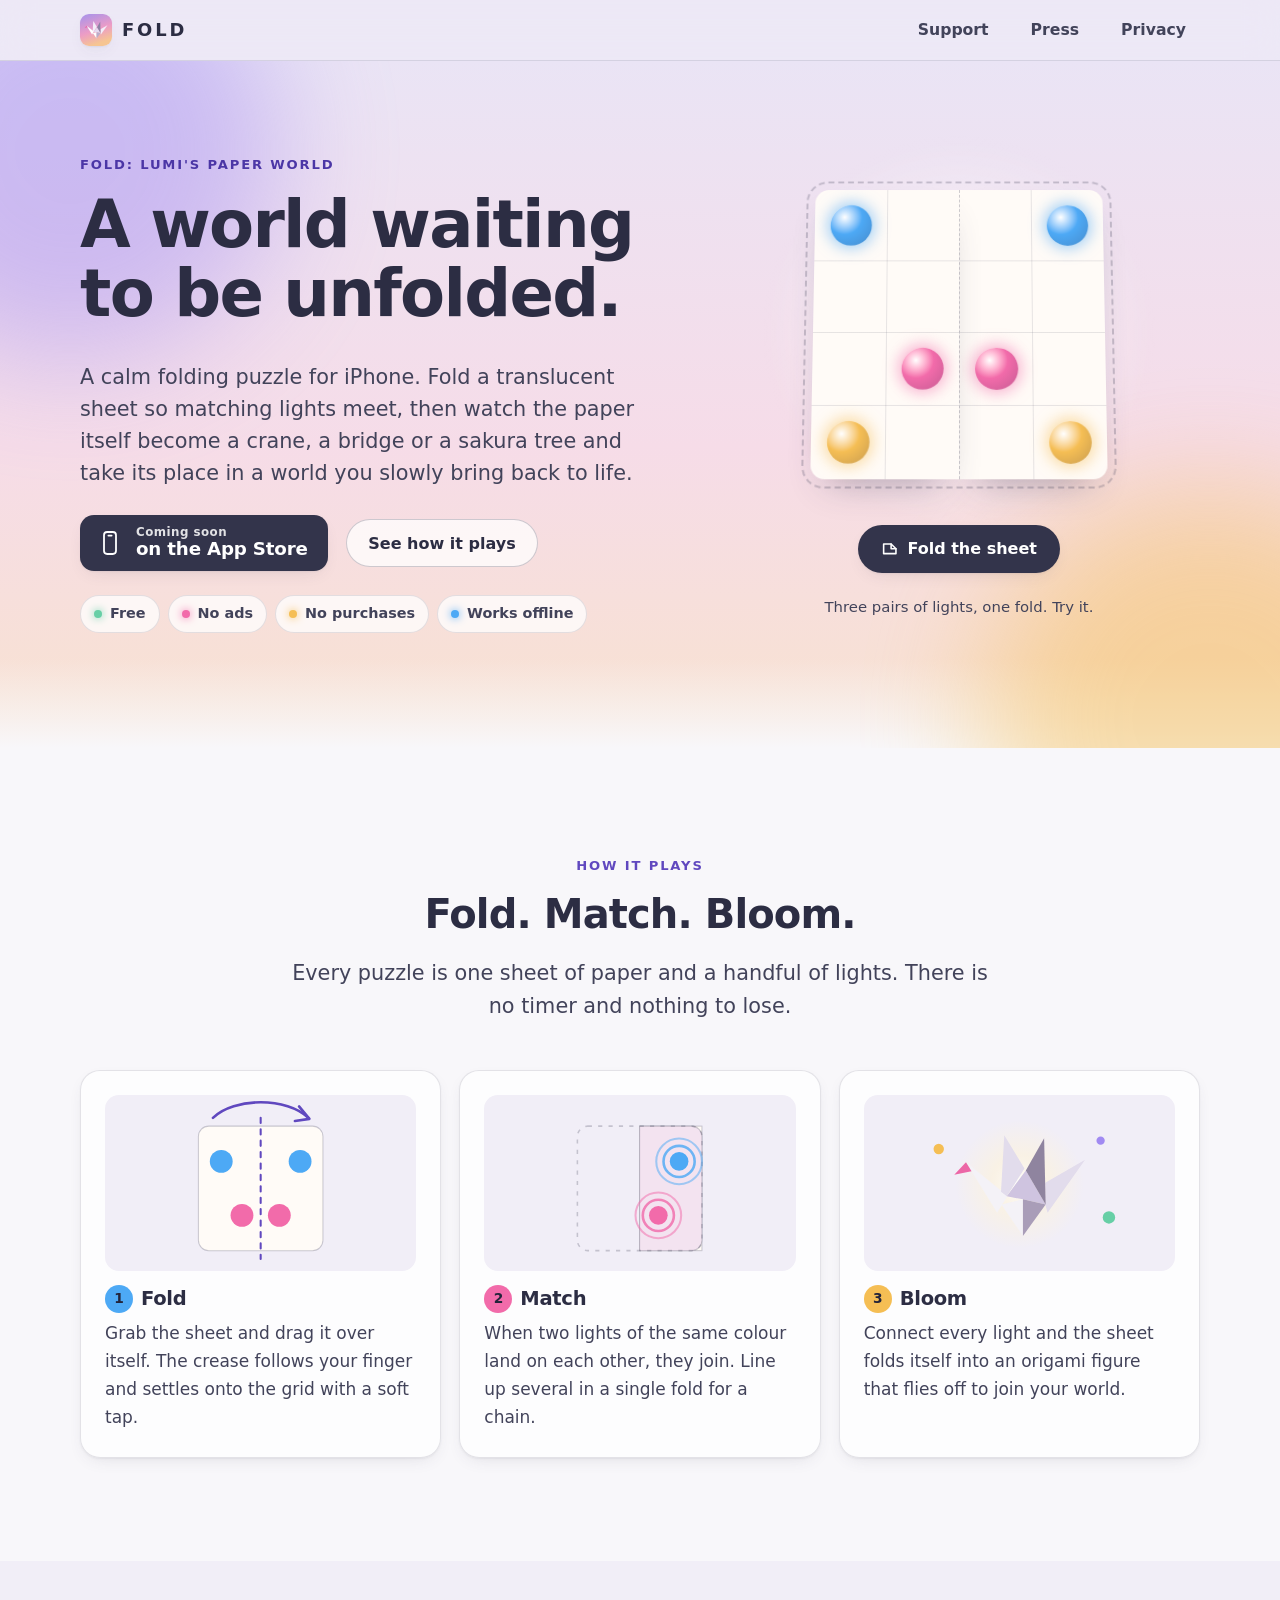
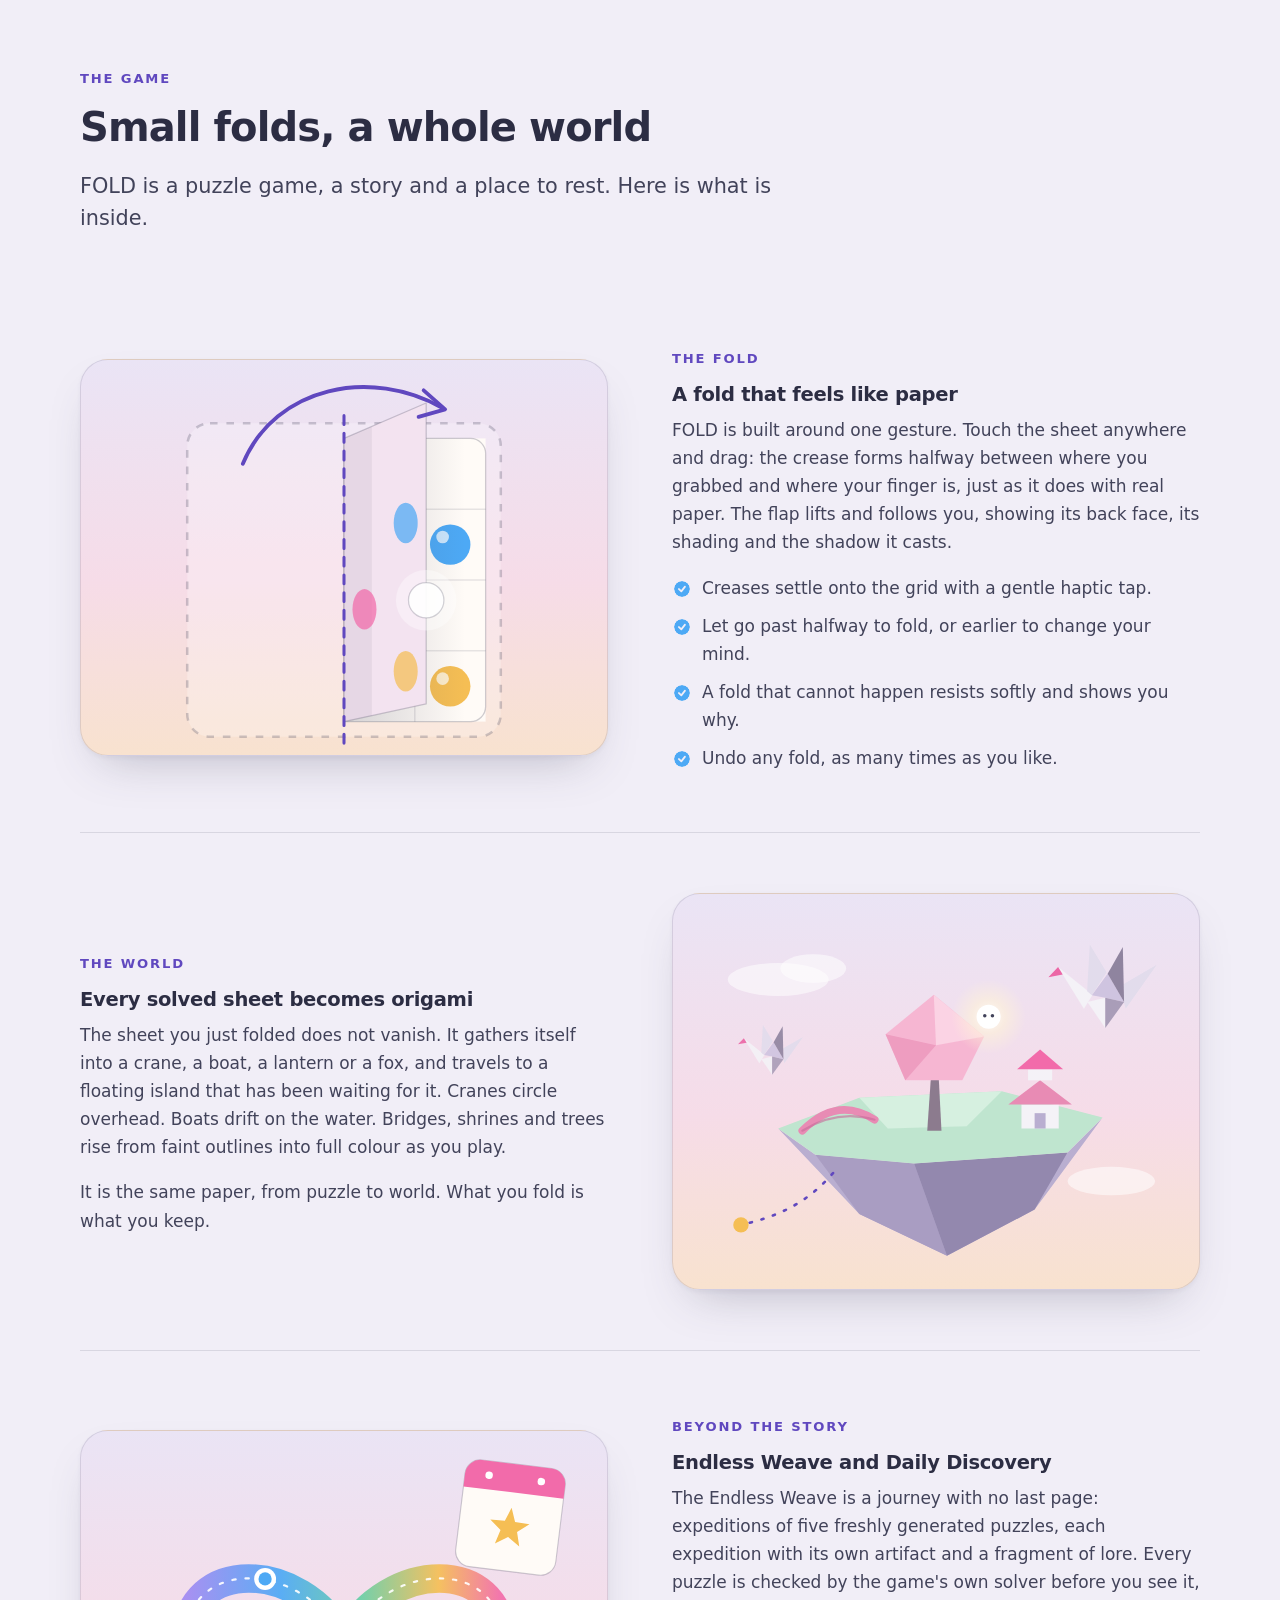
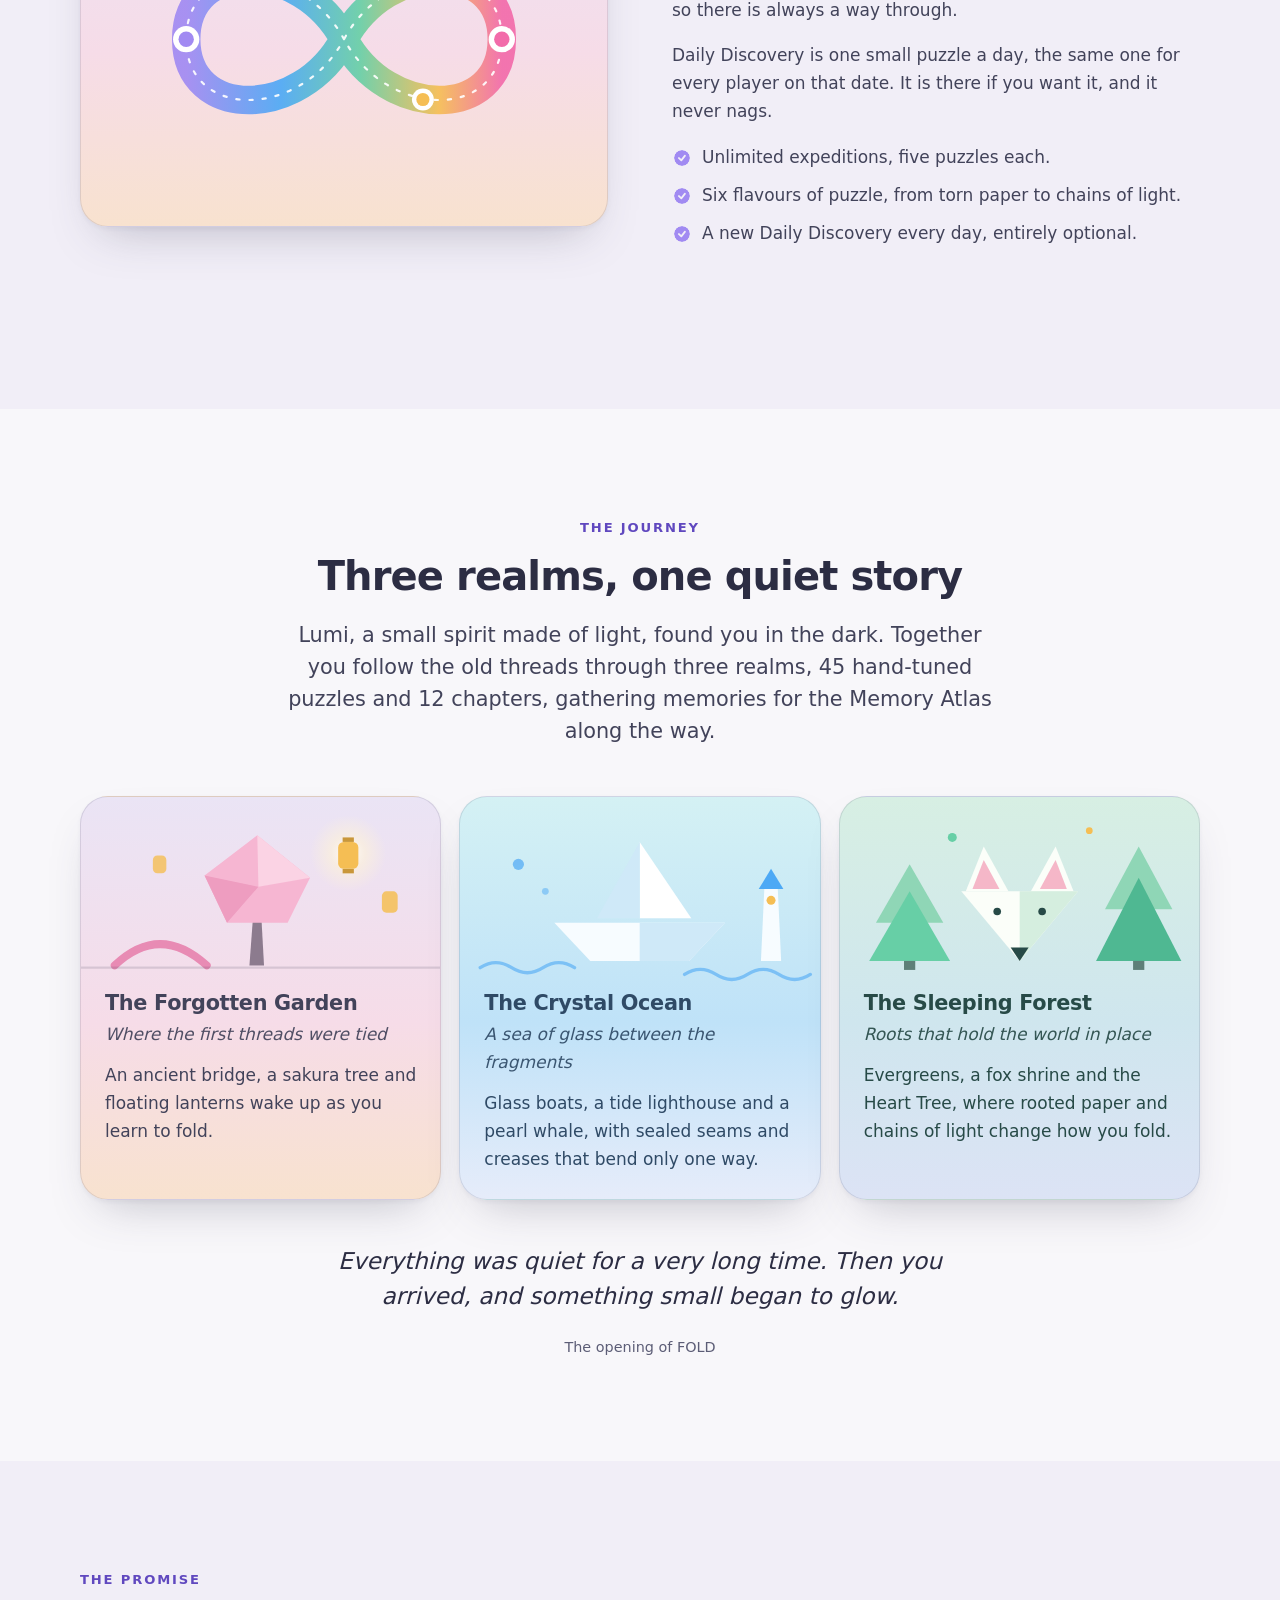
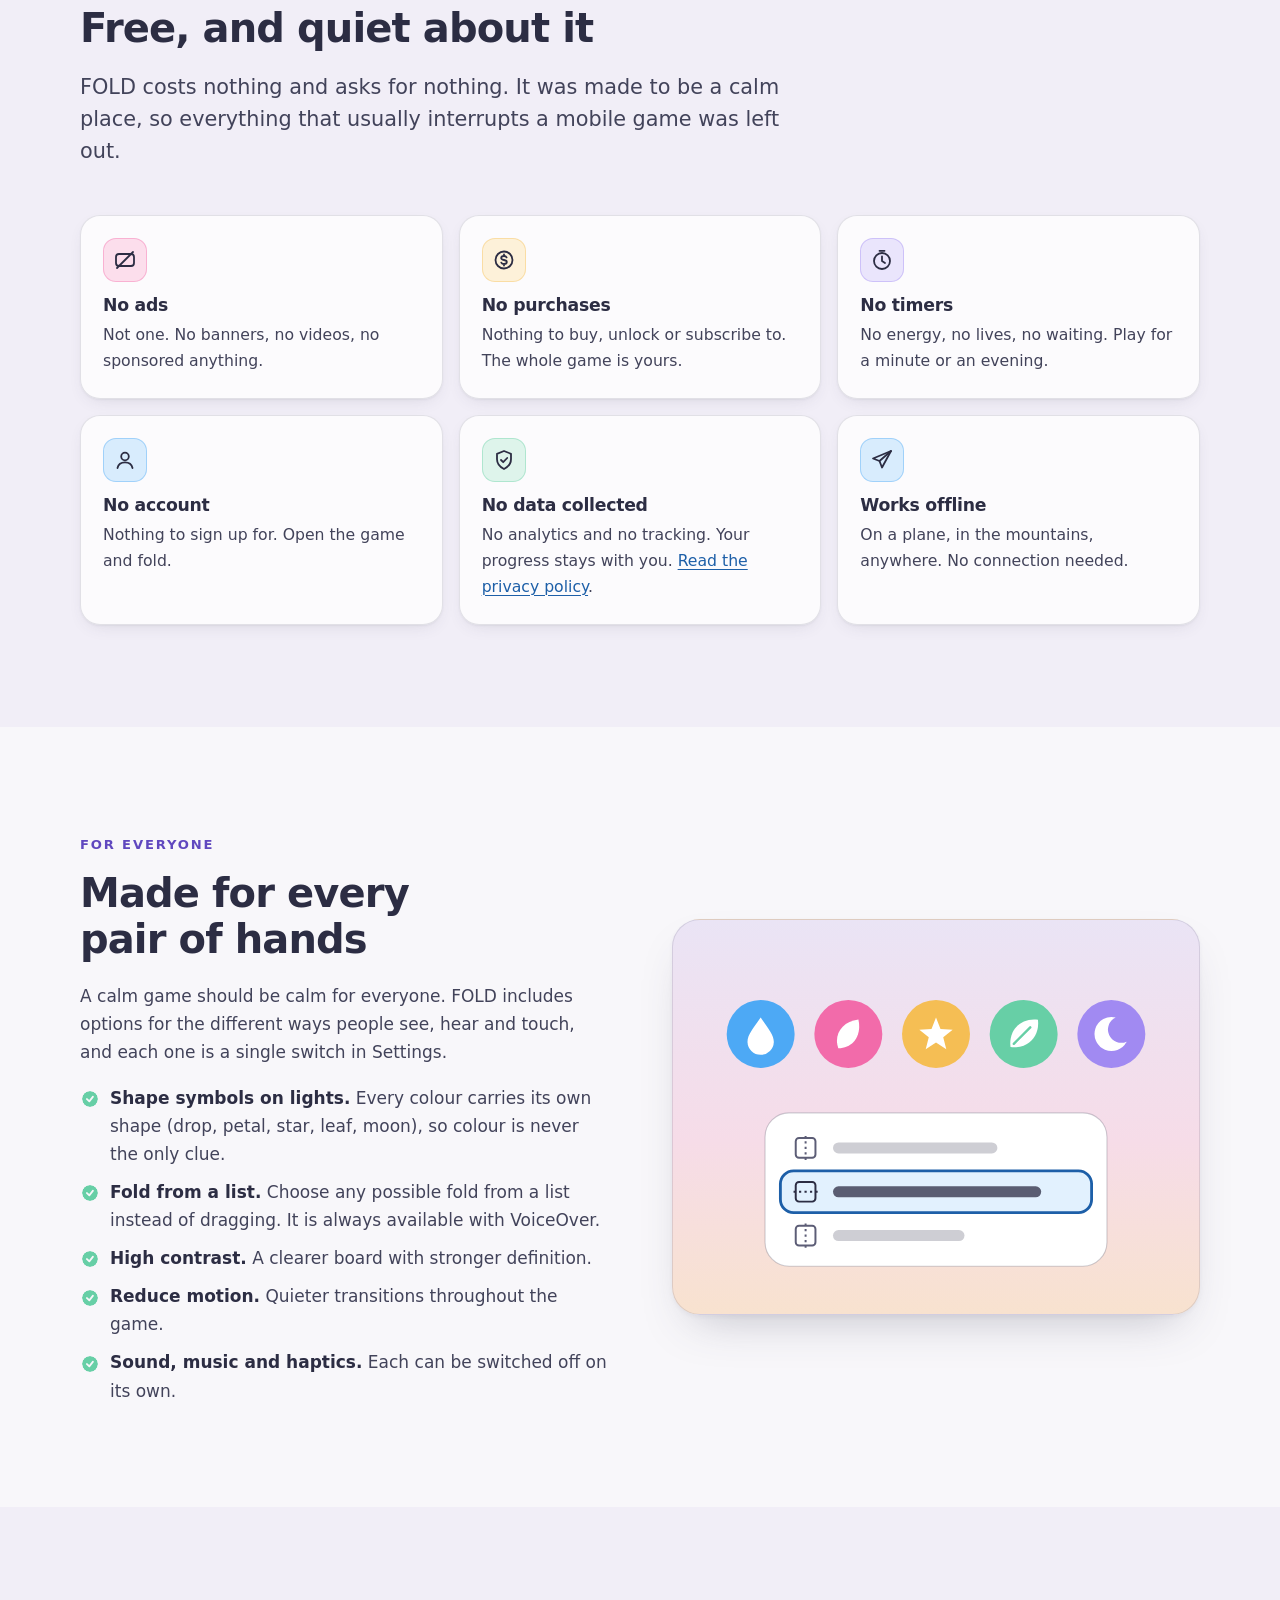
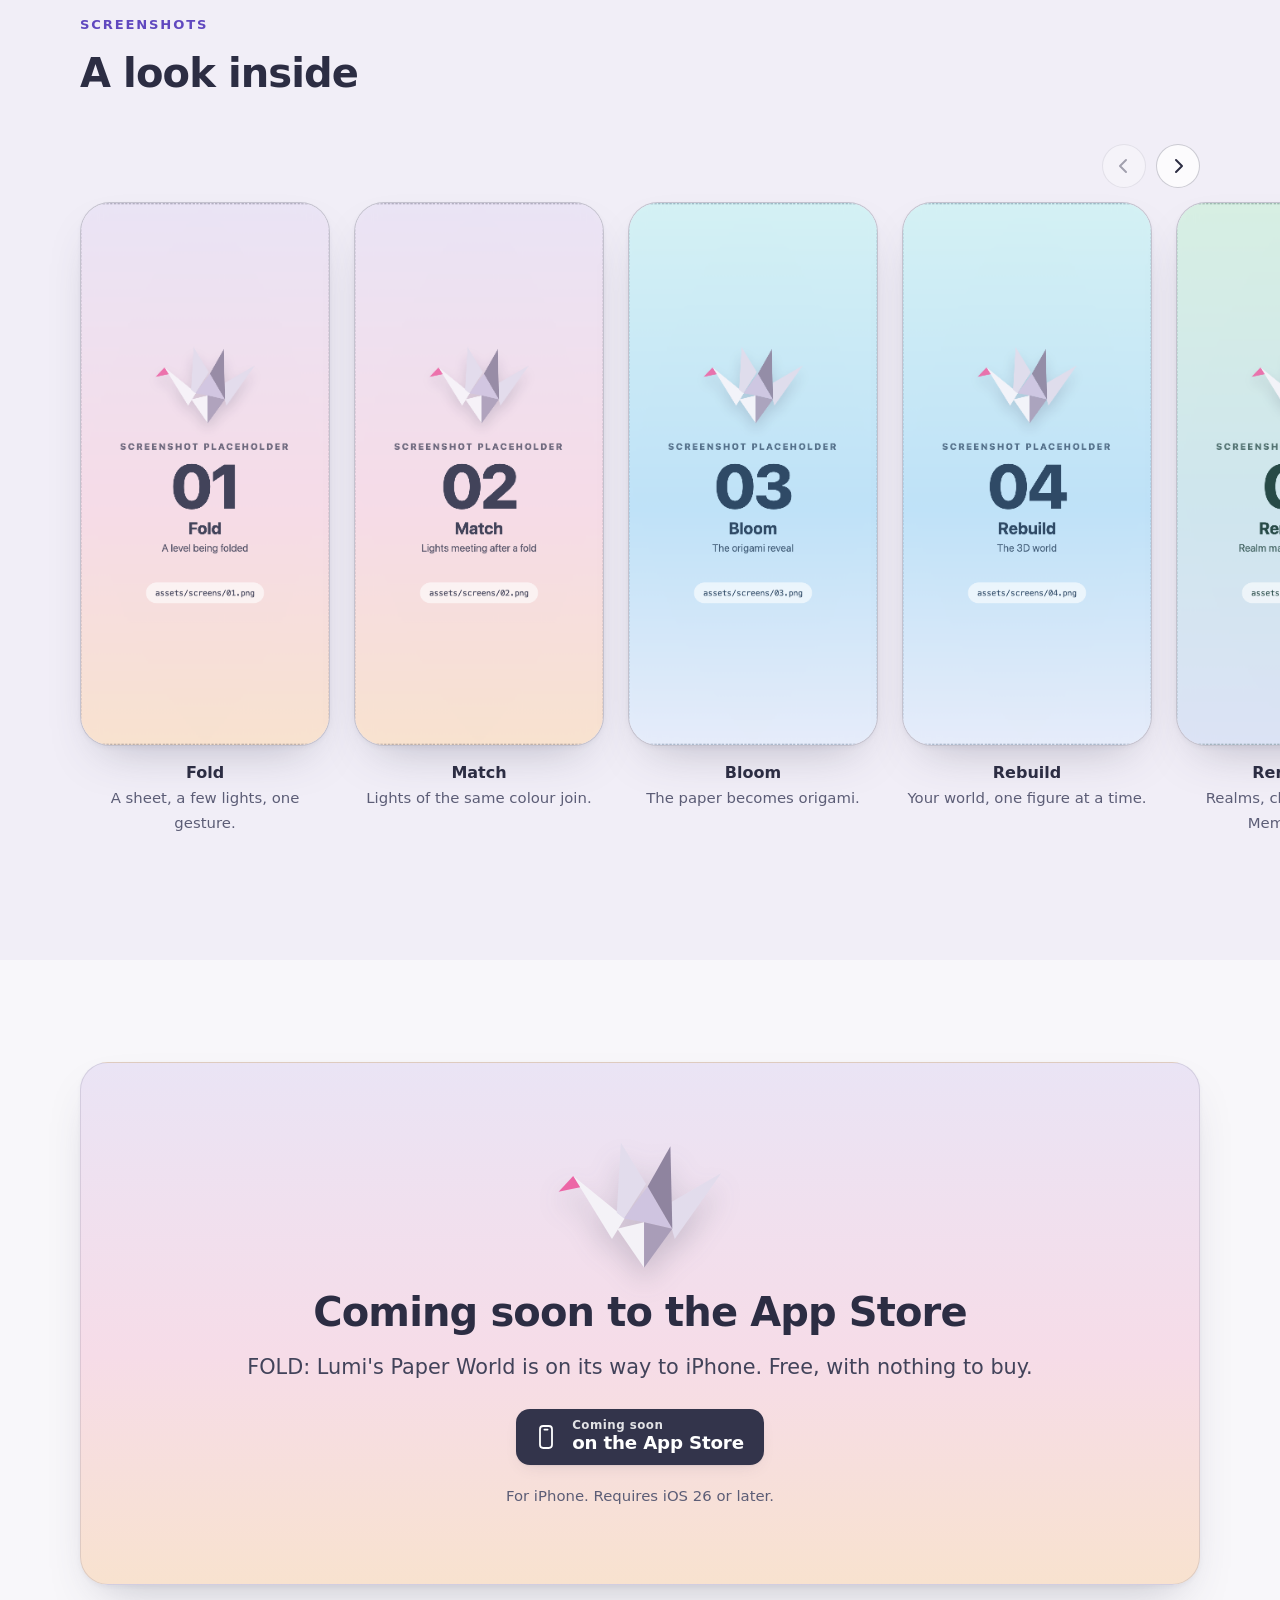
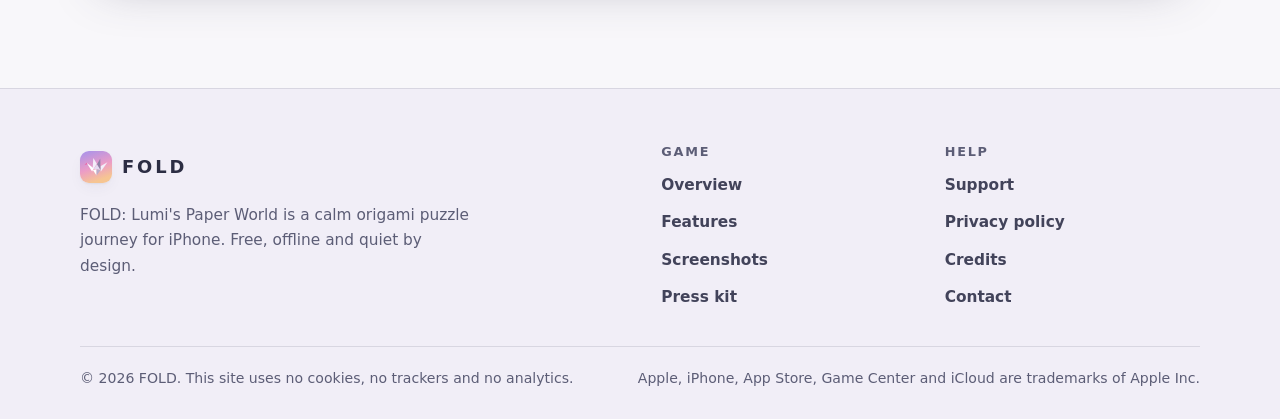
==== index.html @ 61b6e0f2 "Publish the FOLD website Landing page, privacy policy, support, press kit, credits and 404 page.  Co" ====
<!doctype html>
<html lang="en">
<head>
  <meta charset="utf-8">
  <meta name="viewport" content="width=device-width, initial-scale=1, viewport-fit=cover">
  <title>FOLD: Lumi's Paper World — A calm origami puzzle journey</title>
  <meta name="description" content="A free, calm folding puzzle for iPhone. Fold a sheet of light so matching colours meet, and watch each solved sheet become origami in a world you rebuild.">
  <link rel="canonical" href="https://foldgame.app/">
  <meta name="color-scheme" content="light dark">
  <meta name="theme-color" content="#EAE4F5" media="(prefers-color-scheme: light)">
  <meta name="theme-color" content="#14142A" media="(prefers-color-scheme: dark)">
  <meta name="format-detection" content="telephone=no">

  <meta property="og:type" content="website">
  <meta property="og:site_name" content="FOLD: Lumi's Paper World">
  <meta property="og:locale" content="en_US">
  <meta property="og:title" content="FOLD: Lumi's Paper World — A calm origami puzzle journey">
  <meta property="og:description" content="Fold a sheet of light so matching colours meet, and watch each solved sheet become origami in a world you rebuild. Free, no ads, no purchases, works offline.">
  <meta property="og:url" content="https://foldgame.app/">
  <meta property="og:image" content="https://foldgame.app/assets/img/og-image.png">
  <meta property="og:image:width" content="1200">
  <meta property="og:image:height" content="630">
  <meta property="og:image:alt" content="A paper crane above the words FOLD: Lumi's Paper World, on a soft pastel sky.">
  <meta name="twitter:card" content="summary_large_image">
  <meta name="twitter:title" content="FOLD: Lumi's Paper World — A calm origami puzzle journey">
  <meta name="twitter:description" content="Fold a sheet of light so matching colours meet, and watch each solved sheet become origami in a world you rebuild.">
  <meta name="twitter:image" content="https://foldgame.app/assets/img/og-image.png">

  <!-- SMART APP BANNER SLOT: when the app is live, replace APP_STORE_ID and uncomment (see README).
  <meta name="apple-itunes-app" content="app-id=APP_STORE_ID">
  -->

  <link rel="icon" href="favicon.ico" sizes="32x32">
  <link rel="icon" type="image/png" sizes="192x192" href="assets/img/favicon-192.png">
  <link rel="apple-touch-icon" href="assets/img/apple-touch-icon.png">
  <link rel="stylesheet" href="assets/css/site.css">
  <script src="assets/js/site.js" defer></script>

  <script type="application/ld+json">
  {
    "@context": "https://schema.org",
    "@type": ["VideoGame", "MobileApplication"],
    "name": "FOLD: Lumi's Paper World",
    "alternateName": "FOLD",
    "description": "A calm folding puzzle for iPhone. Fold a translucent sheet so matching lights meet, and watch each solved sheet become an origami figure that joins a world you rebuild.",
    "url": "https://foldgame.app/",
    "image": "https://foldgame.app/assets/img/og-image.png",
    "applicationCategory": "GameApplication",
    "genre": ["Puzzle", "Relaxing"],
    "operatingSystem": "iOS 26 or later",
    "inLanguage": "en",
    "author": { "@type": "Person", "name": "Sadra Makhmali" },
    "offers": { "@type": "Offer", "price": "0", "priceCurrency": "USD" }
  }
  </script>
</head>
<body>
  <a class="skip-link" href="#main">Skip to content</a>

  <svg class="svg-defs" aria-hidden="true" focusable="false">
    <defs>
      <linearGradient id="g-sky" x1="0" y1="0" x2="0" y2="1">
        <stop offset="0" stop-color="#DCD0F1"/>
        <stop offset="0.56" stop-color="#F6DCE8"/>
        <stop offset="1" stop-color="#F8E2CF"/>
      </linearGradient>
      <linearGradient id="g-mark" x1="0" y1="0" x2="0.35" y2="1">
        <stop offset="0" stop-color="#A592EC"/>
        <stop offset="0.6" stop-color="#EC9CC6"/>
        <stop offset="1" stop-color="#F6C592"/>
      </linearGradient>
      <radialGradient id="g-glow">
        <stop offset="0" stop-color="#FFFFFF" stop-opacity="0.95"/>
        <stop offset="0.45" stop-color="#FFF4D6" stop-opacity="0.55"/>
        <stop offset="1" stop-color="#FFF4D6" stop-opacity="0"/>
      </radialGradient>
      <linearGradient id="g-shade" x1="0" y1="0" x2="1" y2="0">
        <stop offset="0" stop-color="#42435A" stop-opacity="0.22"/>
        <stop offset="1" stop-color="#42435A" stop-opacity="0"/>
      </linearGradient>
      <linearGradient id="g-weave" x1="0" y1="0" x2="1" y2="0">
        <stop offset="0" stop-color="#A18AF2"/>
        <stop offset="0.3" stop-color="#4DA9F5"/>
        <stop offset="0.55" stop-color="#67CFA6"/>
        <stop offset="0.8" stop-color="#F5BE54"/>
        <stop offset="1" stop-color="#F26BAA"/>
      </linearGradient>
    </defs>
    <symbol id="crane" viewBox="140 190 710 550">
      <polygon points="835,332 640,608 628,565 628,452" fill="var(--o-2)"/>
      <polygon points="216,345 432,520 378,608" fill="var(--o-1)"/>
      <polygon points="216,345 155,410 245,392" fill="#EC66A6"/>
      <polygon points="415,205 520,378 428,522 398,498" fill="var(--o-2)"/>
      <polygon points="527,388 630,565 512,538 428,522" fill="var(--o-3)"/>
      <polygon points="622,220 630,565 527,388" fill="var(--o-5)"/>
      <polygon points="400,565 512,538 512,728" fill="var(--o-1)"/>
      <polygon points="512,538 630,565 512,728" fill="var(--o-4)"/>
    </symbol>
  </svg>

  <header class="site-header">
    <div class="container header-inner">
      <a class="brand" href="./" aria-label="FOLD home">
        <svg class="brand-mark" viewBox="0 0 64 64" aria-hidden="true">
          <rect width="64" height="64" rx="14" fill="url(#g-mark)"/>
          <use href="#crane" x="8" y="13" width="48" height="37" style="--o-1:#FFFFFF;--o-2:#F3EEF9;--o-3:#E4DAF1;--o-4:#B9ADCB;--o-5:#8E82A6"/>
        </svg>
        <span class="brand-name">FOLD</span>
      </a>
      <nav class="site-nav" aria-label="Main">
        <ul>
          <li><a href="support/">Support</a></li>
          <li><a href="press/">Press</a></li>
          <li><a href="privacy/">Privacy</a></li>
        </ul>
      </nav>
    </div>
  </header>

  <main id="main">

    <!-- Hero -->
    <section class="hero" aria-labelledby="hero-title">
      <div class="container hero-grid">
        <div class="hero-copy">
          <p class="eyebrow">FOLD: Lumi's Paper World</p>
          <h1 id="hero-title">A world waiting to be unfolded.</h1>
          <p class="lead">A calm folding puzzle for iPhone. Fold a translucent sheet so matching lights meet, then watch the paper itself become a crane, a bridge or a sakura tree and take its place in a world you slowly bring back to life.</p>
          <div class="hero-actions">
            <!-- APP STORE BADGE SLOT: replace this placeholder with Apple's official badge and the real App Store link (see README). -->
            <a class="store-badge" href="#" data-store-link aria-label="Coming soon on the App Store">
              <svg viewBox="0 0 28 28" aria-hidden="true" fill="none" stroke="currentColor" stroke-width="1.8" stroke-linecap="round">
                <rect x="8" y="3" width="12" height="22" rx="3.2"/>
                <line x1="12.4" y1="6.6" x2="15.6" y2="6.6"/>
              </svg>
              <span class="store-badge-text"><small>Coming soon</small><strong>on the App Store</strong></span>
            </a>
            <a class="btn btn-ghost" href="#how">See how it plays</a>
          </div>
          <ul class="chips" aria-label="At a glance">
            <li style="--dot: var(--green)">Free</li>
            <li style="--dot: var(--pink)">No ads</li>
            <li style="--dot: var(--gold)">No purchases</li>
            <li style="--dot: var(--blue)">Works offline</li>
          </ul>
        </div>

        <div class="fold-demo" data-fold-demo data-state="flat">
          <div class="fold-stage" data-fold-stage aria-hidden="true">
            <div class="fold-halo"></div>
            <div class="sheet">
              <div class="sheet-frame"></div>
              <div class="half half-right">
                <div class="face">
                  <span class="node" style="--x:75;--y:12.5;--c:var(--blue)"></span>
                  <span class="node" style="--x:25;--y:62.5;--c:var(--pink)"></span>
                  <span class="node" style="--x:75;--y:87.5;--c:var(--gold)"></span>
                  <span class="bloom" style="--x:75;--y:12.5;--c:var(--blue);--d:0.16s"></span>
                  <span class="bloom" style="--x:25;--y:62.5;--c:var(--pink);--d:0s"></span>
                  <span class="bloom" style="--x:75;--y:87.5;--c:var(--gold);--d:0.32s"></span>
                </div>
              </div>
              <div class="half half-left">
                <div class="face face-front">
                  <span class="node" style="--x:25;--y:12.5;--c:var(--blue)"></span>
                  <span class="node" style="--x:75;--y:62.5;--c:var(--pink)"></span>
                  <span class="node" style="--x:25;--y:87.5;--c:var(--gold)"></span>
                </div>
                <div class="face face-back">
                  <span class="node" style="--x:75;--y:12.5;--c:var(--blue)"></span>
                  <span class="node" style="--x:25;--y:62.5;--c:var(--pink)"></span>
                  <span class="node" style="--x:75;--y:87.5;--c:var(--gold)"></span>
                </div>
              </div>
            </div>
            <svg class="demo-crane" viewBox="0 0 710 550"><use href="#crane" width="710" height="550"/></svg>
          </div>
          <button class="btn btn-primary js-only" type="button" data-fold-button>
            <svg viewBox="0 0 20 20" aria-hidden="true" fill="none" stroke="currentColor" stroke-width="1.8" stroke-linecap="round" stroke-linejoin="round">
              <path d="M3 4.5h8.5l5.5 5.5v5.5H3z"/><path d="M11.5 4.5V10H17"/>
            </svg>
            <span data-fold-label>Fold the sheet</span>
          </button>
          <p class="demo-caption">Three pairs of lights, one fold. Try it.</p>
          <p class="visually-hidden" role="status" aria-live="polite" data-fold-status></p>
        </div>
      </div>
      <div class="hero-fade"></div>
    </section>

    <!-- How it plays -->
    <section class="section" id="how" aria-labelledby="how-title">
      <div class="container">
        <div class="section-head center" data-reveal>
          <p class="eyebrow">How it plays</p>
          <h2 id="how-title">Fold. Match. Bloom.</h2>
          <p class="lead">Every puzzle is one sheet of paper and a handful of lights. There is no timer and nothing to lose.</p>
        </div>
        <ol class="steps">
          <li class="step" data-reveal>
            <svg class="step-art" viewBox="0 0 300 170" aria-hidden="true">
              <rect x="90" y="30" width="120" height="120" rx="10" fill="var(--paper)" stroke="var(--line-strong)"/>
              <line x1="150" y1="22" x2="150" y2="158" stroke="var(--accent)" stroke-width="2" stroke-dasharray="5 6" stroke-linecap="round"/>
              <circle cx="112" cy="64" r="11" fill="#4DA9F5"/><circle cx="188" cy="64" r="11" fill="#4DA9F5"/>
              <circle cx="132" cy="116" r="11" fill="#F26BAA"/><circle cx="168" cy="116" r="11" fill="#F26BAA"/>
              <path d="M104 22 C 124 2, 176 2, 196 22" fill="none" stroke="var(--accent)" stroke-width="2.5" stroke-linecap="round"/>
              <path d="M187 11 L197 23 L183 25" fill="none" stroke="var(--accent)" stroke-width="2.5" stroke-linecap="round" stroke-linejoin="round"/>
            </svg>
            <h3><span class="step-num" style="--c: var(--blue)">1</span>Fold</h3>
            <p>Grab the sheet and drag it over itself. The crease follows your finger and settles onto the grid with a soft tap.</p>
          </li>
          <li class="step" data-reveal>
            <svg class="step-art" viewBox="0 0 300 170" aria-hidden="true">
              <rect x="150" y="30" width="60" height="120" rx="0" fill="var(--paper)" stroke="var(--line-strong)"/>
              <path d="M150 30 h50 a10 10 0 0 1 10 10 v100 a10 10 0 0 1 -10 10 h-50 z" fill="var(--paper-back)" stroke="var(--line-strong)"/>
              <rect x="90" y="30" width="120" height="120" rx="10" fill="none" stroke="var(--frame)" stroke-width="1.5" stroke-dasharray="4 6"/>
              <circle cx="188" cy="64" r="22" fill="none" stroke="#4DA9F5" stroke-width="2" opacity="0.5"/>
              <circle cx="188" cy="64" r="15" fill="none" stroke="#4DA9F5" stroke-width="2.5" opacity="0.8"/>
              <circle cx="188" cy="64" r="9" fill="#4DA9F5"/>
              <circle cx="168" cy="116" r="22" fill="none" stroke="#F26BAA" stroke-width="2" opacity="0.5"/>
              <circle cx="168" cy="116" r="15" fill="none" stroke="#F26BAA" stroke-width="2.5" opacity="0.8"/>
              <circle cx="168" cy="116" r="9" fill="#F26BAA"/>
            </svg>
            <h3><span class="step-num" style="--c: var(--pink)">2</span>Match</h3>
            <p>When two lights of the same colour land on each other, they join. Line up several in a single fold for a chain.</p>
          </li>
          <li class="step" data-reveal>
            <svg class="step-art" viewBox="0 0 300 170" aria-hidden="true">
              <circle cx="150" cy="86" r="62" fill="url(#g-glow)"/>
              <use href="#crane" x="84" y="36" width="132" height="102"/>
              <circle cx="72" cy="52" r="5" fill="#F5BE54"/><circle cx="236" cy="118" r="6" fill="#67CFA6"/><circle cx="228" cy="44" r="4" fill="#A18AF2"/>
            </svg>
            <h3><span class="step-num" style="--c: var(--gold)">3</span>Bloom</h3>
            <p>Connect every light and the sheet folds itself into an origami figure that flies off to join your world.</p>
          </li>
        </ol>
      </div>
    </section>

    <!-- Features -->
    <section class="section section-soft" id="features" aria-labelledby="features-title">
      <div class="container">
        <div class="section-head" data-reveal>
          <p class="eyebrow">The game</p>
          <h2 id="features-title">Small folds, a whole world</h2>
          <p class="lead">FOLD is a puzzle game, a story and a place to rest. Here is what is inside.</p>
        </div>

        <article class="feature" data-reveal>
          <div class="feature-art">
            <svg viewBox="32 14 416 312" role="img" aria-label="A sheet of paper being folded in half. The lifted flap carries two lights toward their matching lights on the other half.">
              <rect x="116" y="64" width="248" height="248" rx="18" fill="var(--ghost)" stroke="var(--frame)" stroke-width="2" stroke-dasharray="6 7"/>
              <rect x="240" y="76" width="112" height="224" fill="var(--paper)"/>
              <path d="M240 76 h100 a12 12 0 0 1 12 12 v200 a12 12 0 0 1 -12 12 h-100 z" fill="var(--paper)" stroke="var(--line-strong)"/>
              <g stroke="var(--paper-line)" stroke-width="1.2"><line x1="296" y1="76" x2="296" y2="300"/><line x1="240" y1="132" x2="352" y2="132"/><line x1="240" y1="188" x2="352" y2="188"/><line x1="240" y1="244" x2="352" y2="244"/></g>
              <circle cx="324" cy="160" r="16" fill="#4DA9F5"/><circle cx="318" cy="154" r="5" fill="#fff" opacity="0.7"/>
              <circle cx="268" cy="216" r="16" fill="#F26BAA"/><circle cx="262" cy="210" r="5" fill="#fff" opacity="0.7"/>
              <circle cx="324" cy="272" r="16" fill="#F5BE54"/><circle cx="318" cy="266" r="5" fill="#fff" opacity="0.7"/>
              <rect x="240" y="76" width="96" height="224" fill="url(#g-shade)"/>
              <polygon points="240,76 305,48 305,286 240,300" fill="var(--paper-back)" stroke="var(--line-strong)" stroke-linejoin="round"/>
              <polygon points="240,76 262,66.5 262,295.3 240,300" fill="#42435A" opacity="0.07"/>
              <g opacity="0.72">
                <ellipse cx="288.8" cy="142.9" rx="9.5" ry="16" fill="#4DA9F5"/>
                <ellipse cx="256.2" cy="211.2" rx="9.5" ry="16" fill="#F26BAA"/>
                <ellipse cx="288.8" cy="260.2" rx="9.5" ry="16" fill="#F5BE54"/>
              </g>
              <line x1="240" y1="58" x2="240" y2="318" stroke="var(--accent)" stroke-width="2.4" stroke-dasharray="7 7" stroke-linecap="round"/>
              <path d="M160 96 C 186 34, 262 20, 318 52" fill="none" stroke="var(--accent)" stroke-width="3" stroke-linecap="round"/>
              <path d="M303 38 L320 53 L299 59" fill="none" stroke="var(--accent)" stroke-width="3" stroke-linecap="round" stroke-linejoin="round"/>
              <circle cx="305" cy="204" r="24" fill="#fff" opacity="0.35"/>
              <circle cx="305" cy="204" r="14" fill="#fff" opacity="0.9" stroke="var(--line-strong)"/>
            </svg>
          </div>
          <div class="feature-copy">
            <p class="eyebrow">The fold</p>
            <h3>A fold that feels like paper</h3>
            <p>FOLD is built around one gesture. Touch the sheet anywhere and drag: the crease forms halfway between where you grabbed and where your finger is, just as it does with real paper. The flap lifts and follows you, showing its back face, its shading and the shadow it casts.</p>
            <ul class="ticks" style="--c: var(--blue)">
              <li>Creases settle onto the grid with a gentle haptic tap.</li>
              <li>Let go past halfway to fold, or earlier to change your mind.</li>
              <li>A fold that cannot happen resists softly and shows you why.</li>
              <li>Undo any fold, as many times as you like.</li>
            </ul>
          </div>
        </article>

        <article class="feature flip" data-reveal>
          <div class="feature-art">
            <svg viewBox="0 0 480 360" role="img" aria-label="A floating island with a sakura tree, a small temple and a bridge. Paper cranes circle above it and a small glowing spirit hovers nearby.">
              <ellipse cx="96" cy="78" rx="46" ry="15" fill="var(--cloud)"/><ellipse cx="128" cy="68" rx="30" ry="13" fill="var(--cloud)"/>
              <ellipse cx="400" cy="262" rx="40" ry="13" fill="var(--cloud)"/>
              <polygon points="96,214 130,238 220,246 360,236 392,204 330,288 250,330 170,292" fill="#B9AED0"/>
              <polygon points="130,238 220,246 250,330 170,292" fill="#A99DC2"/>
              <polygon points="220,246 360,236 330,288 250,330" fill="#9388AE"/>
              <polygon points="96,214 170,186 300,180 392,204 360,236 220,246 130,238" fill="#BFE5CF"/>
              <polygon points="170,186 300,180 268,212 196,214" fill="#D6F0E0"/>
              <path d="M118 216 Q150 184 184 206" fill="none" stroke="#E88BB4" stroke-width="7" stroke-linecap="round"/>
              <path d="M118 216 Q150 196 184 206" fill="none" stroke="#C96C99" stroke-width="2" stroke-linecap="round" opacity="0.6"/>
              <polygon points="232,216 245,216 242,158 236,158" fill="#8C7B8E"/>
              <polygon points="238,92 284,130 264,170 212,170 194,128" fill="#F6B6D2"/>
              <polygon points="238,92 284,130 240,138" fill="#FBD3E4"/>
              <polygon points="194,128 240,138 212,170" fill="#EE9DC0"/>
              <rect x="318" y="192" width="34" height="22" fill="#F4F2F7"/><rect x="330" y="200" width="10" height="14" fill="#B9AED0"/>
              <polygon points="306,192 364,192 335,170" fill="#E88BB4"/>
              <rect x="324" y="160" width="22" height="10" fill="#F4F2F7"/>
              <polygon points="314,160 356,160 335,142" fill="#F26BAA"/>
              <circle cx="288" cy="112" r="34" fill="url(#g-glow)"/>
              <circle cx="288" cy="112" r="11" fill="#fff"/>
              <circle cx="284.5" cy="111" r="1.6" fill="#42435A"/><circle cx="291.5" cy="111" r="1.6" fill="#42435A"/>
              <use href="#crane" x="340" y="44" width="104" height="80"/>
              <use href="#crane" x="58" y="118" width="62" height="48" opacity="0.9"/>
              <path d="M70 300 C 110 290, 132 272, 150 250" fill="none" stroke="var(--accent)" stroke-width="2.4" stroke-dasharray="2 9" stroke-linecap="round"/>
              <circle cx="62" cy="302" r="7" fill="#F5BE54"/>
            </svg>
          </div>
          <div class="feature-copy">
            <p class="eyebrow">The world</p>
            <h3>Every solved sheet becomes origami</h3>
            <p>The sheet you just folded does not vanish. It gathers itself into a crane, a boat, a lantern or a fox, and travels to a floating island that has been waiting for it. Cranes circle overhead. Boats drift on the water. Bridges, shrines and trees rise from faint outlines into full colour as you play.</p>
            <p>It is the same paper, from puzzle to world. What you fold is what you keep.</p>
          </div>
        </article>

        <article class="feature" data-reveal>
          <div class="feature-art">
            <svg viewBox="0 0 480 360" role="img" aria-label="A ribbon of light looped into an infinity sign, with a small daily card beside it.">
              <path d="M240 190 C 200 116, 96 116, 96 190 C 96 264, 200 264, 240 190 C 280 116, 384 116, 384 190 C 384 264, 280 264, 240 190 Z" fill="none" stroke="url(#g-weave)" stroke-width="26" stroke-linecap="round" stroke-linejoin="round" opacity="0.92"/>
              <path d="M240 190 C 200 116, 96 116, 96 190 C 96 264, 200 264, 240 190 C 280 116, 384 116, 384 190 C 384 264, 280 264, 240 190 Z" fill="none" stroke="#fff" stroke-width="2" stroke-dasharray="3 9" stroke-linecap="round" opacity="0.9"/>
              <circle cx="96" cy="190" r="12" fill="#fff"/><circle cx="96" cy="190" r="7" fill="#A18AF2"/>
              <circle cx="384" cy="190" r="12" fill="#fff"/><circle cx="384" cy="190" r="7" fill="#F26BAA"/>
              <circle cx="168" cy="135" r="10" fill="#fff"/><circle cx="168" cy="135" r="6" fill="#4DA9F5"/>
              <circle cx="312" cy="245" r="10" fill="#fff"/><circle cx="312" cy="245" r="6" fill="#F5BE54"/>
              <g transform="rotate(7 392 78)">
                <rect x="346" y="30" width="92" height="98" rx="14" fill="var(--paper)" stroke="var(--line-strong)"/>
                <path d="M346 44 a14 14 0 0 1 14 -14 h64 a14 14 0 0 1 14 14 v12 h-92 z" fill="#F26BAA"/>
                <circle cx="368" cy="43" r="3.4" fill="#fff"/><circle cx="416" cy="43" r="3.4" fill="#fff"/>
                <polygon points="392,70 396.7,82.5 410,83 399.6,91.3 403.2,104.2 392,96.8 380.8,104.2 384.4,91.3 374,83 387.3,82.5" fill="#F5BE54"/>
              </g>
            </svg>
          </div>
          <div class="feature-copy">
            <p class="eyebrow">Beyond the story</p>
            <h3>Endless Weave and Daily Discovery</h3>
            <p>The Endless Weave is a journey with no last page: expeditions of five freshly generated puzzles, each expedition with its own artifact and a fragment of lore. Every puzzle is checked by the game's own solver before you see it, so there is always a way through.</p>
            <p>Daily Discovery is one small puzzle a day, the same one for every player on that date. It is there if you want it, and it never nags.</p>
            <ul class="ticks" style="--c: var(--violet)">
              <li>Unlimited expeditions, five puzzles each.</li>
              <li>Six flavours of puzzle, from torn paper to chains of light.</li>
              <li>A new Daily Discovery every day, entirely optional.</li>
            </ul>
          </div>
        </article>
      </div>
    </section>

    <!-- Realms and story -->
    <section class="section" id="story" aria-labelledby="story-title">
      <div class="container">
        <div class="section-head center" data-reveal>
          <p class="eyebrow">The journey</p>
          <h2 id="story-title">Three realms, one quiet story</h2>
          <p class="lead">Lumi, a small spirit made of light, found you in the dark. Together you follow the old threads through three realms, 45 hand-tuned puzzles and 12 chapters, gathering memories for the Memory Atlas along the way.</p>
        </div>
        <ul class="realms">
          <li class="realm realm-garden" data-reveal>
            <svg viewBox="0 0 320 170" aria-hidden="true">
              <circle cx="238" cy="50" r="34" fill="url(#g-glow)"/>
              <polygon points="150,150 163,150 160,96 154,96" fill="#8C7B8E"/>
              <polygon points="157,34 204,72 184,112 130,112 110,70" fill="#F6B6D2"/>
              <polygon points="157,34 204,72 158,80" fill="#FBD3E4"/>
              <polygon points="110,70 158,80 130,112" fill="#EE9DC0"/>
              <path d="M30 150 Q70 112 112 150" fill="none" stroke="#E88BB4" stroke-width="7" stroke-linecap="round"/>
              <rect x="229" y="40" width="18" height="24" rx="5" fill="#F5BE54"/><rect x="233" y="36" width="10" height="4" fill="#C9973A"/><rect x="233" y="64" width="10" height="4" fill="#C9973A"/>
              <rect x="268" y="84" width="14" height="19" rx="4" fill="#F5BE54" opacity="0.85"/>
              <rect x="64" y="52" width="12" height="16" rx="4" fill="#F5BE54" opacity="0.8"/>
              <line x1="0" y1="152" x2="320" y2="152" stroke="#42435A" stroke-opacity="0.16" stroke-width="2"/>
            </svg>
            <div class="realm-body">
              <h3>The Forgotten Garden</h3>
              <p class="realm-sub">Where the first threads were tied</p>
              <p>An ancient bridge, a sakura tree and floating lanterns wake up as you learn to fold.</p>
            </div>
          </li>
          <li class="realm realm-ocean" data-reveal>
            <svg viewBox="0 0 320 170" aria-hidden="true">
              <polygon points="84,112 236,112 204,146 116,146" fill="#F7FCFF"/>
              <polygon points="160,112 236,112 204,146 160,146" fill="#CFE9F8"/>
              <polygon points="160,40 206,108 160,108" fill="#FFFFFF"/>
              <polygon points="160,40 160,108 122,108" fill="#CFE9F8"/>
              <polygon points="268,146 286,146 283,82 271,82" fill="#F7FCFF"/>
              <polygon points="266,82 288,82 277,64" fill="#4DA9F5"/>
              <circle cx="277" cy="92" r="4" fill="#F5BE54"/>
              <g fill="none" stroke="#4DA9F5" stroke-width="3" stroke-linecap="round" opacity="0.6">
                <path d="M18 152 q14 -9 28 0 t28 0 t28 0"/><path d="M200 158 q14 -9 28 0 t28 0 t28 0 t28 0"/>
              </g>
              <circle cx="52" cy="60" r="5" fill="#4DA9F5" opacity="0.7"/><circle cx="76" cy="84" r="3" fill="#4DA9F5" opacity="0.5"/>
            </svg>
            <div class="realm-body">
              <h3>The Crystal Ocean</h3>
              <p class="realm-sub">A sea of glass between the fragments</p>
              <p>Glass boats, a tide lighthouse and a pearl whale, with sealed seams and creases that bend only one way.</p>
            </div>
          </li>
          <li class="realm realm-forest" data-reveal>
            <svg viewBox="0 0 320 170" aria-hidden="true">
              <polygon points="62,60 92,112 32,112" fill="#8FD6B6"/><polygon points="62,84 98,146 26,146" fill="#67CFA6"/><rect x="57" y="146" width="10" height="8" fill="#5E7F78"/>
              <polygon points="266,44 296,100 236,100" fill="#8FD6B6"/><polygon points="266,72 304,146 228,146" fill="#4FB892"/><rect x="261" y="146" width="10" height="8" fill="#5E7F78"/>
              <polygon points="112,84 128,44 150,84" fill="#FBFEF9"/><polygon points="208,84 192,44 170,84" fill="#FBFEF9"/>
              <polygon points="118,82 128,56 142,82" fill="#F5B7C8"/><polygon points="202,82 192,56 178,82" fill="#F5B7C8"/>
              <polygon points="108,84 212,84 160,146" fill="#FBFEF9"/>
              <polygon points="160,84 212,84 160,146" fill="#D5EEDF"/>
              <polygon points="152,134 168,134 160,146" fill="#274A47"/>
              <circle cx="140" cy="102" r="3.4" fill="#274A47"/><circle cx="180" cy="102" r="3.4" fill="#274A47"/>
              <circle cx="100" cy="36" r="4" fill="#67CFA6"/><circle cx="222" cy="30" r="3" fill="#F5BE54"/>
            </svg>
            <div class="realm-body">
              <h3>The Sleeping Forest</h3>
              <p class="realm-sub">Roots that hold the world in place</p>
              <p>Evergreens, a fox shrine and the Heart Tree, where rooted paper and chains of light change how you fold.</p>
            </div>
          </li>
        </ul>
        <blockquote class="quote" data-reveal>
          <p>Everything was quiet for a very long time. Then you arrived, and something small began to glow.</p>
          <footer>The opening of FOLD</footer>
        </blockquote>
      </div>
    </section>

    <!-- Free -->
    <section class="section section-soft" id="free" aria-labelledby="free-title">
      <div class="container">
        <div class="section-head" data-reveal>
          <p class="eyebrow">The promise</p>
          <h2 id="free-title">Free, and quiet about it</h2>
          <p class="lead">FOLD costs nothing and asks for nothing. It was made to be a calm place, so everything that usually interrupts a mobile game was left out.</p>
        </div>
        <ul class="cards cards-3">
          <li class="card" data-reveal style="--c: var(--pink)">
            <div class="card-icon"><svg viewBox="0 0 24 24" aria-hidden="true" fill="none" stroke="currentColor" stroke-width="1.8" stroke-linecap="round" stroke-linejoin="round"><rect x="3" y="6" width="18" height="12" rx="3"/><path d="M4 20 20 4"/></svg></div>
            <h3>No ads</h3>
            <p>Not one. No banners, no videos, no sponsored anything.</p>
          </li>
          <li class="card" data-reveal style="--c: var(--gold)">
            <div class="card-icon"><svg viewBox="0 0 24 24" aria-hidden="true" fill="none" stroke="currentColor" stroke-width="1.8" stroke-linecap="round" stroke-linejoin="round"><circle cx="12" cy="12" r="8.5"/><path d="M14.6 9.4c-.5-.9-1.5-1.4-2.6-1.4-1.6 0-2.8.8-2.8 2s1 1.7 2.8 2 2.8.8 2.8 2-1.2 2-2.8 2c-1.200 0-2.200-.5-2.700-1.400M12 6.400V8m0 8v1.600"/></svg></div>
            <h3>No purchases</h3>
            <p>Nothing to buy, unlock or subscribe to. The whole game is yours.</p>
          </li>
          <li class="card" data-reveal style="--c: var(--violet)">
            <div class="card-icon"><svg viewBox="0 0 24 24" aria-hidden="true" fill="none" stroke="currentColor" stroke-width="1.8" stroke-linecap="round" stroke-linejoin="round"><circle cx="12" cy="13" r="8"/><path d="M12 8.500V13l3 2M9.500 2.800h5"/></svg></div>
            <h3>No timers</h3>
            <p>No energy, no lives, no waiting. Play for a minute or an evening.</p>
          </li>
          <li class="card" data-reveal style="--c: var(--blue)">
            <div class="card-icon"><svg viewBox="0 0 24 24" aria-hidden="true" fill="none" stroke="currentColor" stroke-width="1.8" stroke-linecap="round" stroke-linejoin="round"><circle cx="12" cy="8.500" r="3.800"/><path d="M4.500 20c.8-3.600 3.800-5.600 7.500-5.600s6.700 2 7.500 5.600"/></svg></div>
            <h3>No account</h3>
            <p>Nothing to sign up for. Open the game and fold.</p>
          </li>
          <li class="card" data-reveal style="--c: var(--green)">
            <div class="card-icon"><svg viewBox="0 0 24 24" aria-hidden="true" fill="none" stroke="currentColor" stroke-width="1.8" stroke-linecap="round" stroke-linejoin="round"><path d="M12 3 5 5.800v5.400c0 4.300 2.900 7.700 7 9.800 4.100-2.100 7-5.500 7-9.800V5.800z"/><path d="m9 12 2.200 2.200L15.200 10"/></svg></div>
            <h3>No data collected</h3>
            <p>No analytics and no tracking. Your progress stays with you. <a href="privacy/">Read the privacy policy</a>.</p>
          </li>
          <li class="card" data-reveal style="--c: var(--blue)">
            <div class="card-icon"><svg viewBox="0 0 24 24" aria-hidden="true" fill="none" stroke="currentColor" stroke-width="1.8" stroke-linecap="round" stroke-linejoin="round"><path d="M21 3 3 10.500l6.500 2.500L12 19.500z"/><path d="M21 3 9.500 13"/></svg></div>
            <h3>Works offline</h3>
            <p>On a plane, in the mountains, anywhere. No connection needed.</p>
          </li>
        </ul>
      </div>
    </section>

    <!-- Accessibility -->
    <section class="section" id="accessibility" aria-labelledby="a11y-title">
      <div class="container">
        <article class="feature flip" style="padding: 0" data-reveal>
          <div class="feature-art">
            <svg viewBox="0 0 480 360" role="img" aria-label="Five lights, each with its own shape: a drop, a petal, a star, a leaf and a moon. Below them, a list of possible folds with one item selected.">
              <g>
                <circle cx="80" cy="104" r="31" fill="#4DA9F5"/>
                <path transform="translate(80 104)" d="M0 -15 C 7 -5, 12 1, 12 7 A 12 12 0 1 1 -12 7 C -12 1, -7 -5, 0 -15 Z" fill="#fff"/>
                <circle cx="160" cy="104" r="31" fill="#F26BAA"/>
                <path transform="translate(160 104) rotate(35)" d="M0 -16 C 11 -6, 11 8, 0 16 C -11 8, -11 -6, 0 -16 Z" fill="#fff"/>
                <circle cx="240" cy="104" r="31" fill="#F5BE54"/>
                <polygon transform="translate(240 105)" points="0,-16 4.1,-5.6 15.2,-4.9 6.6,2.1 9.4,12.900 0,6.900 -9.400,12.900 -6.600,2.100 -15.200,-4.900 -4.100,-5.600" fill="#fff"/>
                <circle cx="320" cy="104" r="31" fill="#67CFA6"/>
                <path transform="translate(320 104)" d="M-12 12 C -14 -4, -2 -15, 13 -13 C 15 2, 4 14, -12 12 Z" fill="#fff"/>
                <path transform="translate(320 104)" d="M-9 9 L 6 -6" stroke="#67CFA6" stroke-width="2.200" stroke-linecap="round"/>
                <circle cx="400" cy="104" r="31" fill="#A18AF2"/>
                <path transform="translate(399 104)" d="M5 -15 A 15.500 15.500 0 1 0 15 7 A 12 12 0 0 1 5 -15 Z" fill="#fff"/>
              </g>
              <rect x="84" y="176" width="312" height="140" rx="22" fill="var(--surface-solid)" stroke="var(--line-strong)"/>
              <g>
                <rect x="100" y="191" width="280" height="34" rx="11" fill="none"/>
                <rect x="112" y="199" width="18" height="18" rx="3" fill="none" stroke="var(--muted)" stroke-width="1.800"/><line x1="121" y1="197" x2="121" y2="219" stroke="var(--muted)" stroke-width="1.800" stroke-dasharray="2 3"/>
                <rect x="146" y="203" width="150" height="10" rx="5" fill="var(--line-strong)"/>
                <rect x="98" y="229" width="284" height="38" rx="12" fill="color-mix(in srgb, #4DA9F5 16%, transparent)" stroke="var(--focus)" stroke-width="2.600"/>
                <rect x="112" y="239" width="18" height="18" rx="3" fill="none" stroke="var(--ink)" stroke-width="1.800"/><line x1="110" y1="248" x2="132" y2="248" stroke="var(--ink)" stroke-width="1.800" stroke-dasharray="2 3"/>
                <rect x="146" y="243" width="190" height="10" rx="5" fill="var(--ink)" opacity="0.75"/>
                <rect x="112" y="279" width="18" height="18" rx="3" fill="none" stroke="var(--muted)" stroke-width="1.800"/><line x1="121" y1="277" x2="121" y2="299" stroke="var(--muted)" stroke-width="1.800" stroke-dasharray="2 3"/>
                <rect x="146" y="283" width="120" height="10" rx="5" fill="var(--line-strong)"/>
              </g>
            </svg>
          </div>
          <div class="feature-copy">
            <p class="eyebrow">For everyone</p>
            <h2 id="a11y-title">Made for every pair of hands</h2>
            <p>A calm game should be calm for everyone. FOLD includes options for the different ways people see, hear and touch, and each one is a single switch in Settings.</p>
            <ul class="ticks" style="--c: var(--green)">
              <li><strong>Shape symbols on lights.</strong> Every colour carries its own shape (drop, petal, star, leaf, moon), so colour is never the only clue.</li>
              <li><strong>Fold from a list.</strong> Choose any possible fold from a list instead of dragging. It is always available with VoiceOver.</li>
              <li><strong>High contrast.</strong> A clearer board with stronger definition.</li>
              <li><strong>Reduce motion.</strong> Quieter transitions throughout the game.</li>
              <li><strong>Sound, music and haptics.</strong> Each can be switched off on its own.</li>
            </ul>
          </div>
        </article>
      </div>
    </section>

    <!-- Gallery -->
    <section class="section section-soft" id="gallery" aria-labelledby="gallery-title">
      <div class="container">
        <div class="section-head" data-reveal>
          <p class="eyebrow">Screenshots</p>
          <h2 id="gallery-title">A look inside</h2>
        </div>
        <div class="gallery-nav">
          <button class="icon-btn" type="button" data-gallery-prev aria-label="Previous screenshots">
            <svg viewBox="0 0 20 20" aria-hidden="true" fill="none" stroke="currentColor" stroke-width="2" stroke-linecap="round" stroke-linejoin="round"><path d="m12 4-6 6 6 6"/></svg>
          </button>
          <button class="icon-btn" type="button" data-gallery-next aria-label="Next screenshots">
            <svg viewBox="0 0 20 20" aria-hidden="true" fill="none" stroke="currentColor" stroke-width="2" stroke-linecap="round" stroke-linejoin="round"><path d="m8 4 6 6-6 6"/></svg>
          </button>
        </div>
      </div>
      <!-- SCREENSHOT SLOTS: replace assets/screens/01.png … 06.png with real iPhone screenshots (see README). -->
      <ul class="gallery" data-gallery tabindex="0" role="list" aria-label="Screenshots of FOLD">
        <li>
          <figure class="shot">
            <img src="assets/screens/01.png" width="1206" height="2622" loading="lazy" decoding="async" alt="A puzzle in The Forgotten Garden: a translucent sheet with coloured lights, partly folded.">
            <figcaption><strong>Fold</strong> A sheet, a few lights, one gesture.</figcaption>
          </figure>
        </li>
        <li>
          <figure class="shot">
            <img src="assets/screens/02.png" width="1206" height="2622" loading="lazy" decoding="async" alt="Lights of the same colour meeting and glowing after a fold.">
            <figcaption><strong>Match</strong> Lights of the same colour join.</figcaption>
          </figure>
        </li>
        <li>
          <figure class="shot">
            <img src="assets/screens/03.png" width="1206" height="2622" loading="lazy" decoding="async" alt="A solved sheet turning into an origami crane.">
            <figcaption><strong>Bloom</strong> The paper becomes origami.</figcaption>
          </figure>
        </li>
        <li>
          <figure class="shot">
            <img src="assets/screens/04.png" width="1206" height="2622" loading="lazy" decoding="async" alt="The floating island world with restored landmarks and origami figures.">
            <figcaption><strong>Rebuild</strong> Your world, one figure at a time.</figcaption>
          </figure>
        </li>
        <li>
          <figure class="shot">
            <img src="assets/screens/05.png" width="1206" height="2622" loading="lazy" decoding="async" alt="The realm map and the Memory Atlas with collected memories.">
            <figcaption><strong>Remember</strong> Realms, chapters and the Memory Atlas.</figcaption>
          </figure>
        </li>
        <li>
          <figure class="shot">
            <img src="assets/screens/06.png" width="1206" height="2622" loading="lazy" decoding="async" alt="The Endless Weave screen with an expedition and the Daily Discovery.">
            <figcaption><strong>Wander</strong> The Endless Weave and Daily Discovery.</figcaption>
          </figure>
        </li>
      </ul>
    </section>

    <!-- Download -->
    <section class="section" id="download" aria-labelledby="download-title">
      <div class="container">
        <div class="cta" data-reveal>
          <svg class="cta-crane" viewBox="0 0 710 550" aria-hidden="true"><use href="#crane" width="710" height="550"/></svg>
          <h2 id="download-title">Coming soon to the App Store</h2>
          <p class="lead">FOLD: Lumi's Paper World is on its way to iPhone. Free, with nothing to buy.</p>
          <!-- APP STORE BADGE SLOT: replace this placeholder with Apple's official badge and the real App Store link (see README). -->
          <a class="store-badge" href="#" data-store-link aria-label="Coming soon on the App Store">
            <svg viewBox="0 0 28 28" aria-hidden="true" fill="none" stroke="currentColor" stroke-width="1.8" stroke-linecap="round">
              <rect x="8" y="3" width="12" height="22" rx="3.2"/>
              <line x1="12.4" y1="6.6" x2="15.6" y2="6.6"/>
            </svg>
            <span class="store-badge-text"><small>Coming soon</small><strong>on the App Store</strong></span>
          </a>
          <p class="cta-note">For iPhone. Requires iOS 26 or later.</p>
        </div>
      </div>
    </section>

  </main>

  <footer class="site-footer">
    <div class="container">
      <div class="footer-grid">
        <div class="footer-brand">
          <a class="brand" href="./" aria-label="FOLD home">
            <svg class="brand-mark" viewBox="0 0 64 64" aria-hidden="true">
              <rect width="64" height="64" rx="14" fill="url(#g-mark)"/>
              <use href="#crane" x="8" y="13" width="48" height="37" style="--o-1:#FFFFFF;--o-2:#F3EEF9;--o-3:#E4DAF1;--o-4:#B9ADCB;--o-5:#8E82A6"/>
            </svg>
            <span class="brand-name">FOLD</span>
          </a>
          <p>FOLD: Lumi's Paper World is a calm origami puzzle journey for iPhone. Free, offline and quiet by design.</p>
        </div>
        <nav aria-label="Game">
          <h2>Game</h2>
          <ul>
            <li><a href="./">Overview</a></li>
            <li><a href="./#features">Features</a></li>
            <li><a href="./#gallery">Screenshots</a></li>
            <li><a href="press/">Press kit</a></li>
          </ul>
        </nav>
        <nav aria-label="Help and legal">
          <h2>Help</h2>
          <ul>
            <li><a href="support/">Support</a></li>
            <li><a href="privacy/">Privacy policy</a></li>
            <li><a href="credits/">Credits</a></li>
            <li><a href="mailto:sadramakhmali.sm@gmail.com?subject=FOLD">Contact</a></li>
          </ul>
        </nav>
      </div>
      <div class="footer-base">
        <p>© 2026 FOLD. This site uses no cookies, no trackers and no analytics.</p>
        <p>Apple, iPhone, App Store, Game Center and iCloud are trademarks of Apple Inc.</p>
      </div>
    </div>
  </footer>
</body>
</html>
---- assets/css/site.css ----
/* FOLD: Lumi's Paper World — foldgame.app
   Plain CSS, no build step. Colours follow the game palette. */

/* ---------- Tokens ---------- */
:root {
  color-scheme: light dark;

  /* Game palette */
  --blue: #4DA9F5;
  --pink: #F26BAA;
  --gold: #F5BE54;
  --green: #67CFA6;
  --violet: #A18AF2;

  /* Light theme */
  --bg: #F8F7FA;
  --bg-soft: #F1EEF7;
  --surface: rgba(255, 255, 255, 0.74);
  --surface-solid: #FFFFFF;
  --ink: #2C2D43;
  --text: #42435A;
  --muted: #5C5D76;
  --line: rgba(66, 67, 90, 0.14);
  --line-strong: rgba(66, 67, 90, 0.26);
  --link: #1D5FA8;
  --accent: #6048BF;
  --accent-strong: #4B36A6;
  --focus: #1D5FA8;
  --sky: linear-gradient(180deg, #EAE4F5 0%, #F6DCE8 56%, #F8E2CF 100%);
  --sky-top: #EAE4F5;
  --btn-bg: #33344B;
  --btn-bg-hover: #23243A;
  --btn-ink: #FFFFFF;
  --paper: #FFFBF7;
  --paper-back: #F3E3F0;
  --paper-line: rgba(66, 67, 90, 0.13);
  --frame: rgba(66, 67, 90, 0.26);
  --shadow-s: 0 1px 2px rgba(66, 67, 90, 0.06), 0 6px 18px -8px rgba(66, 67, 90, 0.18);
  --shadow-m: 0 2px 4px rgba(66, 67, 90, 0.05), 0 22px 48px -22px rgba(66, 67, 90, 0.34);
  --orb-opacity: 0.45;
  --cloud: rgba(255, 255, 255, 0.55);
  --ghost: rgba(255, 255, 255, 0.24);

  /* Origami shading */
  --o-1: #F4F2F7;
  --o-2: #E2DCEC;
  --o-3: #CFC4E0;
  --o-4: #A99DB8;
  --o-5: #8F849F;

  --r-s: 12px;
  --r-m: 20px;
  --r-l: 28px;
  --wrap: 1120px;
  --gutter: clamp(20px, 5vw, 40px);
  --font: ui-rounded, "SF Pro Rounded", system-ui, -apple-system, "Segoe UI", Roboto, "Helvetica Neue", Arial, sans-serif;
}

@media (prefers-color-scheme: dark) {
  :root {
    --bg: #14142A;
    --bg-soft: #1A1A35;
    --surface: rgba(255, 255, 255, 0.06);
    --surface-solid: #1F1F3D;
    --ink: #F6F3FF;
    --text: #DEDAEF;
    --muted: #B1AECB;
    --line: rgba(237, 234, 247, 0.14);
    --line-strong: rgba(237, 234, 247, 0.3);
    --link: #9CCBFF;
    --accent: #C6B8FF;
    --accent-strong: #D2C6FF;
    --focus: #BFE6FF;
    --sky: linear-gradient(180deg, #14142A 0%, #22213F 56%, #342E52 100%);
    --sky-top: #14142A;
    --btn-bg: #EDEAF7;
    --btn-bg-hover: #FFFFFF;
    --btn-ink: #1B1B36;
    --paper: #F4F1FF;
    --paper-back: #D9D2F2;
    --paper-line: rgba(40, 40, 70, 0.16);
    --frame: rgba(237, 234, 247, 0.34);
    --shadow-s: 0 1px 2px rgba(0, 0, 0, 0.3), 0 6px 18px -8px rgba(0, 0, 0, 0.5);
    --shadow-m: 0 2px 4px rgba(0, 0, 0, 0.3), 0 24px 54px -22px rgba(0, 0, 0, 0.7);
    --orb-opacity: 0.26;
    --cloud: rgba(237, 234, 247, 0.12);
    --ghost: rgba(237, 234, 247, 0.07);

    --o-1: #F4F1FF;
    --o-2: #DCD5F2;
    --o-3: #BDB2E0;
    --o-4: #8D82B5;
    --o-5: #6F6599;
  }
}

/* ---------- Base ---------- */
*,
*::before,
*::after { box-sizing: border-box; }

html {
  -webkit-text-size-adjust: 100%;
  text-size-adjust: 100%;
  scroll-padding-top: 84px;
}

@media (prefers-reduced-motion: no-preference) {
  html { scroll-behavior: smooth; }
}

body {
  margin: 0;
  min-height: 100vh;
  min-height: 100dvh;
  display: flex;
  flex-direction: column;
  background: var(--bg);
  color: var(--text);
  font-family: var(--font);
  font-size: 1.0625rem;
  line-height: 1.65;
  -webkit-font-smoothing: antialiased;
  overflow-wrap: break-word;
}

main { flex: 1 0 auto; }

img, svg { max-width: 100%; display: block; }
img { height: auto; }

h1, h2, h3, h4 {
  color: var(--ink);
  line-height: 1.15;
  letter-spacing: -0.015em;
  margin: 0 0 0.5em;
  font-weight: 700;
  text-wrap: balance;
}

h1 { font-size: clamp(2.3rem, 6.4vw, 4.1rem); letter-spacing: -0.026em; line-height: 1.05; }
h2 { font-size: clamp(1.7rem, 3.8vw, 2.5rem); letter-spacing: -0.022em; }
h3 { font-size: 1.22rem; }
h4 { font-size: 1.05rem; }

p { margin: 0 0 1em; }
ul, ol { margin: 0 0 1em; padding-left: 1.3em; }
li { margin-bottom: 0.35em; }

a {
  color: var(--link);
  text-decoration-thickness: 0.08em;
  text-underline-offset: 0.18em;
}
a:hover { text-decoration-thickness: 0.14em; }

:focus-visible {
  outline: 3px solid var(--focus);
  outline-offset: 3px;
  border-radius: 6px;
}

strong { color: var(--ink); font-weight: 650; }

code, kbd {
  font-family: ui-monospace, SFMono-Regular, Menlo, Consolas, monospace;
  font-size: 0.9em;
  background: var(--bg-soft);
  border: 1px solid var(--line);
  border-radius: 6px;
  padding: 0.08em 0.38em;
}

hr { border: 0; border-top: 1px solid var(--line); margin: 2.5rem 0; }

.container {
  width: 100%;
  max-width: calc(var(--wrap) + 2 * var(--gutter));
  margin-inline: auto;
  padding-inline: max(var(--gutter), env(safe-area-inset-left)) max(var(--gutter), env(safe-area-inset-right));
}

.visually-hidden {
  position: absolute !important;
  width: 1px; height: 1px;
  margin: -1px; padding: 0;
  overflow: hidden;
  clip: rect(0 0 0 0);
  clip-path: inset(50%);
  white-space: nowrap;
  border: 0;
}

.svg-defs { position: absolute; width: 0; height: 0; overflow: hidden; }

.skip-link {
  position: absolute;
  left: 12px; top: -80px;
  z-index: 100;
  background: var(--btn-bg);
  color: var(--btn-ink);
  padding: 10px 16px;
  border-radius: 999px;
  font-weight: 650;
  text-decoration: none;
}
.skip-link:focus { top: 12px; }

.eyebrow {
  display: inline-block;
  font-size: 0.82rem;
  font-weight: 700;
  letter-spacing: 0.14em;
  text-transform: uppercase;
  color: var(--accent);
  margin: 0 0 0.9rem;
}

/* Eyebrows that sit on the tinted sky need the stronger accent to keep AA contrast. */
.hero .eyebrow,
.page-hero .eyebrow,
.cta .eyebrow { color: var(--accent-strong); }

.lead {
  font-size: clamp(1.1rem, 2.1vw, 1.3rem);
  line-height: 1.55;
  color: var(--text);
  max-width: 38em;
}

.muted { color: var(--muted); }
.small { font-size: 0.92rem; }

/* ---------- Header ---------- */
.site-header {
  position: sticky;
  top: 0;
  z-index: 50;
  background: color-mix(in srgb, var(--sky-top) 78%, transparent);
  -webkit-backdrop-filter: saturate(1.5) blur(16px);
  backdrop-filter: saturate(1.5) blur(16px);
  border-bottom: 1px solid var(--line);
}

.header-inner {
  display: flex;
  align-items: center;
  justify-content: space-between;
  gap: 12px;
  min-height: 60px;
}

.brand {
  display: inline-flex;
  align-items: center;
  gap: 10px;
  color: var(--ink);
  text-decoration: none;
  font-weight: 800;
  font-size: 1.12rem;
  letter-spacing: 0.16em;
  padding: 6px 4px 6px 0;
}
.brand-mark { width: 32px; height: 32px; flex: none; border-radius: 9px; box-shadow: var(--shadow-s); }

.site-nav ul {
  display: flex;
  align-items: center;
  gap: clamp(2px, 1.6vw, 14px);
  list-style: none;
  margin: 0;
  padding: 0;
}
.site-nav li { margin: 0; }
.site-nav a {
  display: inline-flex;
  align-items: center;
  min-height: 44px;
  padding: 0 clamp(8px, 1.6vw, 14px);
  border-radius: 999px;
  color: var(--text);
  font-weight: 600;
  font-size: 0.98rem;
  text-decoration: none;
}
.site-nav a:hover { background: var(--surface); color: var(--ink); }
.site-nav a[aria-current="page"] {
  color: var(--ink);
  background: var(--surface);
  box-shadow: inset 0 0 0 1px var(--line);
}

/* ---------- Buttons and store badge ---------- */
.btn {
  display: inline-flex;
  align-items: center;
  justify-content: center;
  gap: 0.55em;
  min-height: 48px;
  padding: 0 1.35em;
  border-radius: 999px;
  border: 1px solid transparent;
  font: inherit;
  font-weight: 650;
  font-size: 1rem;
  line-height: 1.2;
  text-decoration: none;
  cursor: pointer;
  transition: background-color 0.2s ease, transform 0.2s ease, box-shadow 0.2s ease;
}
.btn-primary { background: var(--btn-bg); color: var(--btn-ink); box-shadow: var(--shadow-s); }
.btn-primary:hover { background: var(--btn-bg-hover); transform: translateY(-1px); }
.btn-ghost { background: var(--surface); color: var(--ink); border-color: var(--line-strong); }
.btn-ghost:hover { background: var(--surface-solid); transform: translateY(-1px); }
.btn[aria-disabled="true"] { opacity: 0.6; cursor: default; transform: none; }
.btn svg { width: 1.1em; height: 1.1em; flex: none; }

/* Placeholder for the official App Store badge (see README). */
.store-badge {
  display: inline-flex;
  align-items: center;
  gap: 12px;
  min-height: 56px;
  padding: 8px 20px 8px 16px;
  border-radius: 14px;
  background: var(--btn-bg);
  color: var(--btn-ink);
  text-decoration: none;
  box-shadow: var(--shadow-s);
  transition: background-color 0.2s ease, transform 0.2s ease;
}
.store-badge:hover { background: var(--btn-bg-hover); transform: translateY(-1px); }
.store-badge svg { width: 28px; height: 28px; flex: none; }
.store-badge-text { display: flex; flex-direction: column; line-height: 1.15; text-align: left; }
.store-badge-text small { font-size: 0.74rem; font-weight: 600; letter-spacing: 0.04em; opacity: 0.86; }
.store-badge-text strong { font-size: 1.14rem; font-weight: 700; color: inherit; letter-spacing: -0.01em; }

/* Official "Download on the App Store" badge, once it replaces the placeholder (see README). */
.store-badge-official { display: inline-block; border-radius: 10px; line-height: 0; }
.store-badge-official img { height: 56px; width: auto; }

/* ---------- Hero ---------- */
.hero {
  position: relative;
  isolation: isolate;
  overflow: hidden;
  background: var(--sky);
  padding: clamp(40px, 7vw, 88px) 0 clamp(64px, 9vw, 120px);
}
.hero::before,
.hero::after {
  content: "";
  position: absolute;
  z-index: -1;
  border-radius: 50%;
  filter: blur(60px);
  opacity: var(--orb-opacity);
  pointer-events: none;
}
.hero::before { width: 420px; height: 420px; left: -140px; top: -120px; background: var(--violet); }
.hero::after { width: 460px; height: 460px; right: -160px; bottom: -200px; background: var(--gold); }

.hero-fade {
  position: absolute;
  left: 0; right: 0; bottom: 0;
  height: 90px;
  z-index: -1;
  background: linear-gradient(180deg, transparent, var(--bg));
  pointer-events: none;
}

.hero-grid {
  display: grid;
  gap: clamp(36px, 6vw, 72px);
  align-items: center;
}
@media (min-width: 900px) {
  .hero-grid { grid-template-columns: minmax(0, 1.08fr) minmax(0, 0.92fr); }
}

.hero-copy .lead { margin-bottom: 1.6rem; }

.hero-actions {
  display: flex;
  flex-wrap: wrap;
  align-items: center;
  gap: 14px 18px;
  margin-bottom: 1.5rem;
}

.chips {
  display: flex;
  flex-wrap: wrap;
  gap: 8px;
  list-style: none;
  padding: 0;
  margin: 0;
}
.chips li {
  margin: 0;
  display: inline-flex;
  align-items: center;
  gap: 8px;
  padding: 6px 13px;
  border-radius: 999px;
  background: var(--surface);
  border: 1px solid var(--line);
  color: var(--text);
  font-size: 0.9rem;
  font-weight: 600;
}
.chips li::before {
  content: "";
  width: 8px; height: 8px;
  border-radius: 50%;
  background: var(--dot, var(--violet));
  box-shadow: 0 0 8px var(--dot, var(--violet));
}

/* ---------- Fold demo ---------- */
.fold-demo {
  display: flex;
  flex-direction: column;
  align-items: center;
  gap: 22px;
}

.fold-stage {
  position: relative;
  width: min(340px, 78vw);
  aspect-ratio: 1;
  perspective: 1100px;
  display: grid;
  place-items: center;
  cursor: pointer;
  -webkit-tap-highlight-color: transparent;
}

.fold-halo {
  position: absolute;
  inset: -12%;
  border-radius: 50%;
  background: radial-gradient(circle, rgba(255, 255, 255, 0.85) 0%, rgba(255, 255, 255, 0) 66%);
  opacity: 0.8;
  pointer-events: none;
}
@media (prefers-color-scheme: dark) {
  .fold-halo { background: radial-gradient(circle, rgba(191, 230, 255, 0.24) 0%, rgba(191, 230, 255, 0) 66%); }
}

.sheet {
  position: relative;
  width: 86%;
  aspect-ratio: 1;
  transform-style: preserve-3d;
  transform: rotateX(8deg);
  transition: opacity 0.6s ease, transform 0.7s cubic-bezier(0.3, 0.1, 0.2, 1);
}

.sheet-frame {
  position: absolute;
  inset: -9px;
  border: 2px dashed var(--frame);
  border-radius: 22px;
}

.half {
  position: absolute;
  top: 0;
  width: 50%;
  height: 100%;
}
.half-right { left: 50%; }
.half-left {
  left: 0;
  transform-origin: 100% 50%;
  transform-style: preserve-3d;
  transition: transform 0.9s cubic-bezier(0.35, 0.05, 0.2, 1);
}

.face {
  position: absolute;
  inset: 0;
  -webkit-backface-visibility: hidden;
  backface-visibility: hidden;
  background-color: var(--paper);
  background-image:
    linear-gradient(var(--paper-line) 0 0),
    linear-gradient(var(--paper-line) 0 0),
    linear-gradient(var(--paper-line) 0 0),
    linear-gradient(var(--paper-line) 0 0);
  background-size: 1px 100%, 100% 1px, 100% 1px, 100% 1px;
  background-position: 50% 0, 0 25%, 0 50%, 0 75%;
  background-repeat: no-repeat;
  box-shadow: 0 18px 36px -18px rgba(66, 67, 90, 0.45);
}
.half-right .face { border-radius: 0 14px 14px 0; border-left: 1px dashed var(--line-strong); }
.half-left .face-front { border-radius: 14px 0 0 14px; }
.half-left .face-back {
  border-radius: 0 14px 14px 0;
  transform: rotateY(180deg);
  background-color: var(--paper-back);
  box-shadow: -10px 12px 26px -12px rgba(66, 67, 90, 0.5);
}

.node {
  position: absolute;
  width: 29%;
  aspect-ratio: 1;
  left: calc(var(--x) * 1%);
  top: calc(var(--y) * 1%);
  translate: -50% -50%;
  border-radius: 50%;
  background: radial-gradient(circle at 34% 30%, rgba(255, 255, 255, 0.9) 0%, var(--c) 44%, color-mix(in srgb, var(--c) 78%, #2a2340) 100%);
  box-shadow: 0 0 16px 2px color-mix(in srgb, var(--c) 60%, transparent);
  transition: opacity 0.5s ease, scale 0.5s ease;
}
.face-back .node { opacity: 0.6; }

.bloom {
  position: absolute;
  width: 16%;
  aspect-ratio: 1;
  left: calc(var(--x) * 1%);
  top: calc(var(--y) * 1%);
  translate: -50% -50%;
  border-radius: 50%;
  border: 3px solid var(--c);
  box-shadow: 0 0 18px var(--c), inset 0 0 12px var(--c);
  opacity: 0;
  pointer-events: none;
  transform: translateZ(2px);
}

.demo-crane {
  position: absolute;
  width: 96%;
  height: auto;
  opacity: 0;
  transform: translateY(18px) scale(0.72);
  transition: opacity 0.7s ease, transform 0.9s cubic-bezier(0.2, 0.7, 0.2, 1);
  filter: drop-shadow(0 22px 22px rgba(66, 67, 90, 0.28));
  pointer-events: none;
}

.fold-demo[data-state="folded"] .half-left,
.fold-demo[data-state="matched"] .half-left,
.fold-demo[data-state="origami"] .half-left { transform: rotateY(180deg); }

.fold-demo[data-state="matched"] .half-right .node,
.fold-demo[data-state="matched"] .face-back .node,
.fold-demo[data-state="origami"] .half-right .node,
.fold-demo[data-state="origami"] .face-back .node { opacity: 0; scale: 1.5; }

.fold-demo[data-state="matched"] .bloom { animation: bloom 0.85s ease-out both; animation-delay: var(--d, 0s); }

.fold-demo[data-state="origami"] .sheet { opacity: 0; transform: rotateX(8deg) scale(0.5) rotate(-10deg); }
.fold-demo[data-state="origami"] .demo-crane { opacity: 1; transform: none; animation: float 7s ease-in-out 0.9s infinite; }

@keyframes bloom {
  0% { opacity: 0.95; scale: 0.5; }
  100% { opacity: 0; scale: 3.4; }
}
@keyframes float {
  0%, 100% { translate: 0 0; }
  50% { translate: 0 -9px; }
}

.demo-caption { margin: 0; color: var(--text); font-size: 0.93rem; text-align: center; }

.js-only { visibility: hidden; }
.js .js-only { visibility: visible; }

/* ---------- Sections ---------- */
.section { padding: clamp(56px, 8vw, 104px) 0; }
.section-tight { padding: clamp(40px, 6vw, 72px) 0; }
.section-soft { background: var(--bg-soft); }

.section-head { max-width: 44rem; margin-bottom: clamp(28px, 4vw, 48px); }
.section-head.center { margin-inline: auto; text-align: center; }
.section-head.center .lead { margin-inline: auto; }

/* Three steps */
.steps {
  display: grid;
  gap: 18px;
  list-style: none;
  padding: 0;
  margin: 0;
  counter-reset: step;
}
@media (min-width: 760px) { .steps { grid-template-columns: repeat(3, 1fr); } }

.step {
  margin: 0;
  position: relative;
  padding: 24px 24px 26px;
  border-radius: var(--r-m);
  background: var(--surface);
  border: 1px solid var(--line);
  box-shadow: var(--shadow-s);
}
.step-art { width: 100%; height: auto; margin-bottom: 14px; border-radius: 14px; background: var(--bg-soft); }
.step h3 { margin-bottom: 0.3em; }
.step p { margin: 0; color: var(--text); }
.step-num {
  display: inline-grid;
  place-items: center;
  width: 28px; height: 28px;
  margin-right: 8px;
  border-radius: 50%;
  background: var(--c, var(--violet));
  color: #23243A;
  font-size: 0.86rem;
  font-weight: 800;
  vertical-align: 0.12em;
}

/* Feature rows */
.feature {
  display: grid;
  gap: clamp(28px, 5vw, 72px);
  align-items: center;
  padding: clamp(36px, 5vw, 60px) 0;
}
.feature + .feature { border-top: 1px solid var(--line); }
@media (min-width: 860px) {
  .feature { grid-template-columns: minmax(0, 1fr) minmax(0, 1fr); }
  .feature.flip .feature-art { order: 2; }
}
.feature-copy p { max-width: 34em; }
.feature-copy > :last-child { margin-bottom: 0; }

.feature-art {
  border-radius: var(--r-l);
  background: var(--sky);
  border: 1px solid var(--line);
  box-shadow: var(--shadow-m);
  overflow: hidden;
}
.feature-art svg { width: 100%; height: auto; }

.ticks { list-style: none; padding: 0; margin: 1.1rem 0 0; display: grid; gap: 10px; }
.ticks li {
  margin: 0;
  position: relative;
  padding-left: 30px;
}
.ticks li::before {
  content: "";
  position: absolute;
  left: 2px; top: 0.42em;
  width: 16px; height: 16px;
  border-radius: 50%;
  background: var(--c, var(--green));
  -webkit-mask: url("data:image/svg+xml,%3Csvg xmlns='http://www.w3.org/2000/svg' viewBox='0 0 16 16'%3E%3Cpath fill-rule='evenodd' d='M8 0a8 8 0 1 0 0 16A8 8 0 0 0 8 0Zm3.7 6.2a.9.9 0 0 0-1.4-1.1L7.2 9 5.6 7.5a.9.9 0 1 0-1.2 1.3l2.3 2.2a.9.9 0 0 0 1.3-.1l3.7-4.7Z'/%3E%3C/svg%3E") center / contain no-repeat;
  mask: url("data:image/svg+xml,%3Csvg xmlns='http://www.w3.org/2000/svg' viewBox='0 0 16 16'%3E%3Cpath fill-rule='evenodd' d='M8 0a8 8 0 1 0 0 16A8 8 0 0 0 8 0Zm3.7 6.2a.9.9 0 0 0-1.4-1.1L7.2 9 5.6 7.5a.9.9 0 1 0-1.2 1.3l2.3 2.2a.9.9 0 0 0 1.3-.1l3.7-4.7Z'/%3E%3C/svg%3E") center / contain no-repeat;
}

/* Realm cards (fixed pastel skies in both themes, like the game) */
.realms {
  display: grid;
  gap: 18px;
  list-style: none;
  padding: 0;
  margin: clamp(28px, 4vw, 44px) 0 0;
}
@media (min-width: 760px) { .realms { grid-template-columns: repeat(3, 1fr); } }

.realm {
  margin: 0;
  display: flex;
  flex-direction: column;
  border-radius: var(--r-l);
  overflow: hidden;
  border: 1px solid var(--line);
  box-shadow: var(--shadow-m);
  color: var(--realm-ink);
  background: var(--realm-sky);
}
.realm svg { width: 100%; height: auto; }
.realm-body { padding: 4px 24px 26px; }
.realm h3 { color: var(--realm-ink); font-size: 1.3rem; margin-bottom: 0.2em; }
.realm-sub { font-style: italic; margin-bottom: 0.8em; opacity: 0.92; }
.realm p:last-child { margin-bottom: 0; }
.realm-garden { --realm-ink: #42435A; --realm-sky: linear-gradient(180deg, #EAE4F5, #F6DCE8 56%, #F8E2CF); }
.realm-ocean { --realm-ink: #2F4A66; --realm-sky: linear-gradient(180deg, #D4F1F4, #BFE2F8 56%, #E6ECFA); }
.realm-forest { --realm-ink: #274A47; --realm-sky: linear-gradient(180deg, #D7EFE3, #CFE6EE 56%, #DCE3F5); }

.quote {
  margin: clamp(28px, 4vw, 44px) auto 0;
  max-width: 40rem;
  padding: 0;
  text-align: center;
  font-size: clamp(1.15rem, 2.4vw, 1.45rem);
  line-height: 1.5;
  color: var(--ink);
  font-style: italic;
}
.quote footer { margin-top: 0.7em; font-size: 0.9rem; font-style: normal; color: var(--muted); }

/* Card grids */
.cards {
  display: grid;
  gap: 16px;
  list-style: none;
  padding: 0;
  margin: 0;
  grid-template-columns: repeat(auto-fit, minmax(min(100%, 240px), 1fr));
}
@media (min-width: 620px) { .cards-3 { grid-template-columns: repeat(2, 1fr); } }
@media (min-width: 940px) { .cards-3 { grid-template-columns: repeat(3, 1fr); } }
.card {
  margin: 0;
  padding: 22px 22px 24px;
  border-radius: var(--r-m);
  background: var(--surface);
  border: 1px solid var(--line);
  box-shadow: var(--shadow-s);
}
.card h3 { font-size: 1.08rem; margin-bottom: 0.35em; }
.card p { margin: 0; font-size: 0.98rem; }
.card-icon {
  width: 44px; height: 44px;
  margin-bottom: 14px;
  border-radius: 13px;
  display: grid;
  place-items: center;
  background: color-mix(in srgb, var(--c, var(--violet)) 22%, var(--surface-solid));
  border: 1px solid color-mix(in srgb, var(--c, var(--violet)) 40%, transparent);
  color: var(--ink);
}
.card-icon svg { width: 24px; height: 24px; }

/* ---------- Gallery ---------- */
.gallery-wrap { position: relative; }
.gallery {
  display: flex;
  gap: clamp(14px, 2.4vw, 24px);
  list-style: none;
  margin: 0;
  padding: 8px var(--gutter) 22px;
  overflow-x: auto;
  scroll-snap-type: x proximity;
  scroll-padding-inline: var(--gutter);
  -webkit-overflow-scrolling: touch;
  scrollbar-width: thin;
  scrollbar-color: var(--line-strong) transparent;
}
.gallery:focus-visible { outline-offset: -3px; border-radius: var(--r-m); }
.gallery li { margin: 0; flex: none; width: clamp(200px, 56vw, 250px); scroll-snap-align: start; }
@media (min-width: 1200px) {
  .gallery { padding-inline: calc((100vw - var(--wrap)) / 2); scroll-padding-inline: calc((100vw - var(--wrap)) / 2); }
}

.shot { margin: 0; }
.shot img {
  width: 100%;
  aspect-ratio: 1206 / 2622;
  object-fit: cover;
  border-radius: 30px;
  border: 1px solid var(--line-strong);
  background: var(--bg-soft);
  box-shadow: var(--shadow-m);
}
.shot figcaption { margin-top: 14px; font-size: 0.93rem; color: var(--muted); text-align: center; }
.shot figcaption strong { display: block; color: var(--ink); font-size: 1rem; }

.gallery-nav { display: none; gap: 10px; justify-content: flex-end; margin-bottom: 6px; }
.js .gallery-nav { display: flex; }
.icon-btn {
  width: 44px; height: 44px;
  display: grid;
  place-items: center;
  border-radius: 50%;
  border: 1px solid var(--line-strong);
  background: var(--surface);
  color: var(--ink);
  cursor: pointer;
  transition: background-color 0.2s ease, opacity 0.2s ease;
}
.icon-btn:hover { background: var(--surface-solid); }
.icon-btn[disabled] { opacity: 0.4; cursor: default; }
.icon-btn svg { width: 20px; height: 20px; }

/* ---------- Call to action ---------- */
.cta {
  position: relative;
  isolation: isolate;
  overflow: hidden;
  text-align: center;
  padding: clamp(40px, 7vw, 76px) clamp(22px, 5vw, 60px);
  border-radius: var(--r-l);
  background: var(--sky);
  border: 1px solid var(--line);
  box-shadow: var(--shadow-m);
}
.cta h2 { margin-bottom: 0.4em; }
.cta .lead { margin-inline: auto; margin-bottom: 1.6rem; }
.cta-crane { width: clamp(120px, 22vw, 170px); margin: 0 auto 18px; filter: drop-shadow(0 14px 14px rgba(66, 67, 90, 0.22)); }
.cta-note { margin: 1.2rem 0 0; font-size: 0.93rem; color: var(--muted); }

/* ---------- Inner pages ---------- */
.page-hero {
  position: relative;
  isolation: isolate;
  overflow: hidden;
  background: var(--sky);
  padding: clamp(40px, 6vw, 76px) 0 clamp(44px, 6vw, 72px);
  border-bottom: 1px solid var(--line);
}
.page-hero::after {
  content: "";
  position: absolute;
  z-index: -1;
  width: 380px; height: 380px;
  right: -120px; top: -160px;
  border-radius: 50%;
  background: var(--violet);
  filter: blur(70px);
  opacity: var(--orb-opacity);
}
.page-hero h1 { font-size: clamp(2.1rem, 5.4vw, 3.3rem); margin-bottom: 0.35em; }
.page-hero .lead { margin-bottom: 0; }
.page-meta { margin: 1.1rem 0 0; font-size: 0.93rem; color: var(--text); }

.page-body { padding: clamp(36px, 6vw, 68px) 0 clamp(56px, 8vw, 96px); }

.layout {
  display: grid;
  gap: clamp(28px, 5vw, 60px);
}
@media (min-width: 960px) {
  .layout { grid-template-columns: 230px minmax(0, 1fr); align-items: start; }
  .toc { position: sticky; top: 88px; }
}

.toc {
  padding: 18px 20px;
  border-radius: var(--r-m);
  background: var(--surface);
  border: 1px solid var(--line);
}
.toc h2 { font-size: 0.82rem; letter-spacing: 0.14em; text-transform: uppercase; color: var(--muted); margin-bottom: 0.7em; }
.toc ol, .toc ul { list-style: none; padding: 0; margin: 0; }
.toc li { margin: 0; }
.toc a {
  display: block;
  padding: 7px 0;
  color: var(--text);
  text-decoration: none;
  font-size: 0.96rem;
  font-weight: 550;
  line-height: 1.35;
}
.toc a:hover { color: var(--link); text-decoration: underline; }

.prose { max-width: 46rem; }
.prose h2 { font-size: clamp(1.4rem, 3vw, 1.75rem); margin-top: 2.4em; scroll-margin-top: 88px; }
.prose h2:first-child { margin-top: 0; }
.prose h3 { margin-top: 1.7em; scroll-margin-top: 88px; }
.prose li { margin-bottom: 0.5em; }
.prose > :last-child { margin-bottom: 0; }

.callout {
  margin: 0 0 2rem;
  padding: 22px 24px;
  border-radius: var(--r-m);
  background: var(--surface);
  border: 1px solid var(--line);
  border-left: 5px solid var(--green);
  box-shadow: var(--shadow-s);
}
.callout h2, .callout h3 { font-size: 1.12rem; margin: 0 0 0.5em; }
.callout > :last-child { margin-bottom: 0; }
.callout ul { margin-bottom: 0; }
.callout.note { border-left-color: var(--gold); }

.contact-card {
  margin-top: 2.4rem;
  padding: clamp(22px, 4vw, 34px);
  border-radius: var(--r-l);
  background: var(--sky);
  border: 1px solid var(--line);
  box-shadow: var(--shadow-s);
}
.contact-card h2 { margin-top: 0; }
.contact-card > :last-child { margin-bottom: 0; }
.email { font-weight: 700; font-size: 1.1rem; word-break: break-all; }

/* FAQ */
.faq-group { margin-top: 2.6rem; }
.faq-group:first-child { margin-top: 0; }
.faq-group > h2 { scroll-margin-top: 88px; }
.faq {
  padding: 20px 22px 22px;
  margin-top: 14px;
  border-radius: var(--r-m);
  background: var(--surface);
  border: 1px solid var(--line);
  scroll-margin-top: 88px;
}
.faq h3 { margin: 0 0 0.5em; font-size: 1.12rem; }
.faq > :last-child { margin-bottom: 0; }

/* Tables */
.table-wrap {
  overflow-x: auto;
  border-radius: var(--r-m);
  border: 1px solid var(--line);
  background: var(--surface);
  -webkit-overflow-scrolling: touch;
}
.table-wrap:focus-visible { outline-offset: 2px; }
table { width: 100%; border-collapse: collapse; font-size: 0.98rem; }
caption { text-align: left; padding: 14px 18px 0; color: var(--muted); font-size: 0.92rem; }
th, td { text-align: left; vertical-align: top; padding: 13px 18px; border-bottom: 1px solid var(--line); }
tr:last-child > th, tr:last-child > td { border-bottom: 0; }
thead th { font-size: 0.8rem; letter-spacing: 0.12em; text-transform: uppercase; color: var(--muted); white-space: nowrap; }
tbody th { color: var(--ink); font-weight: 650; }
.fact-table tbody th { width: 34%; min-width: 130px; }
.fact-table td { overflow-wrap: anywhere; }
.credits-table { min-width: 620px; }
td.empty { color: var(--muted); font-style: italic; }

/* Press */
.press-grid { display: grid; gap: clamp(24px, 4vw, 44px); }
.press-grid > * { min-width: 0; }
@media (min-width: 860px) { .press-grid { grid-template-columns: minmax(0, 1.25fr) minmax(0, 0.75fr); align-items: start; } }

.desc {
  padding: 20px 22px 22px;
  margin-top: 14px;
  border-radius: var(--r-m);
  background: var(--surface);
  border: 1px solid var(--line);
}
.desc h3 { margin: 0 0 0.2em; font-size: 1.06rem; }
.desc .count { font-size: 0.85rem; color: var(--muted); margin-bottom: 0.7em; }
.desc > :last-child { margin-bottom: 0; }

.icon-slot { text-align: center; padding: 26px 22px; border-radius: var(--r-l); background: var(--sky); border: 1px solid var(--line); box-shadow: var(--shadow-s); }
.icon-slot img { width: min(200px, 60%); aspect-ratio: 1; margin: 0 auto 16px; border-radius: 22.37%; box-shadow: var(--shadow-m); }
.icon-slot p { margin: 0 0 0.9em; font-size: 0.95rem; }
.icon-slot > :last-child { margin-bottom: 0; }

.shots-grid {
  display: grid;
  gap: 18px;
  list-style: none;
  padding: 0;
  margin: 0;
  grid-template-columns: repeat(auto-fill, minmax(min(46%, 150px), 1fr));
}
.shots-grid li { margin: 0; }
.shots-grid .shot img { border-radius: 20px; }
.shots-grid a { display: block; border-radius: 20px; }

.swatches { display: flex; flex-wrap: wrap; gap: 10px; list-style: none; padding: 0; margin: 0; }
.swatches li { margin: 0; display: inline-flex; align-items: center; gap: 9px; padding: 6px 13px 6px 7px; border-radius: 999px; background: var(--surface); border: 1px solid var(--line); font-size: 0.9rem; font-weight: 600; }
.swatches i { width: 22px; height: 22px; border-radius: 50%; background: var(--c); border: 1px solid var(--line-strong); }

/* 404 */
.lost { text-align: center; padding: clamp(56px, 10vw, 120px) 0; }
.lost-art { width: min(300px, 70%); margin: 0 auto 26px; filter: drop-shadow(0 18px 18px rgba(66, 67, 90, 0.22)); }
.lost .lead { margin-inline: auto; margin-bottom: 1.8rem; }
.lost-links { display: flex; flex-wrap: wrap; justify-content: center; gap: 12px; }

/* ---------- Footer ---------- */
.site-footer {
  flex: none;
  border-top: 1px solid var(--line);
  background: var(--bg-soft);
  padding: clamp(36px, 5vw, 56px) 0 calc(28px + env(safe-area-inset-bottom));
  font-size: 0.96rem;
}
.footer-grid { display: grid; gap: 28px; }
@media (min-width: 760px) { .footer-grid { grid-template-columns: minmax(0, 1.3fr) repeat(2, minmax(0, 0.6fr)); } }
.footer-brand p { margin: 12px 0 0; max-width: 26em; color: var(--muted); }
.site-footer h2 { font-size: 0.8rem; letter-spacing: 0.14em; text-transform: uppercase; color: var(--muted); margin-bottom: 0.6em; }
.site-footer ul { list-style: none; padding: 0; margin: 0; }
.site-footer li { margin: 0; }
.site-footer li a { display: inline-block; padding: 6px 0; color: var(--text); text-decoration: none; font-weight: 550; }
.site-footer li a:hover { color: var(--link); text-decoration: underline; }
.footer-base {
  margin-top: 30px;
  padding-top: 20px;
  border-top: 1px solid var(--line);
  display: flex;
  flex-wrap: wrap;
  gap: 6px 24px;
  justify-content: space-between;
  color: var(--muted);
  font-size: 0.88rem;
}
.footer-base p { margin: 0; }

/* ---------- Motion ---------- */
@media (prefers-reduced-motion: no-preference) {
  .js [data-reveal] {
    opacity: 0;
    transform: translateY(14px);
    transition: opacity 0.7s ease, transform 0.7s cubic-bezier(0.2, 0.7, 0.2, 1);
  }
  .js [data-reveal].is-visible { opacity: 1; transform: none; }
}

@media (prefers-reduced-motion: reduce) {
  *,
  *::before,
  *::after {
    animation-duration: 0.001ms !important;
    animation-iteration-count: 1 !important;
    transition-duration: 0.001ms !important;
    scroll-behavior: auto !important;
  }
  .fold-demo[data-state="origami"] .demo-crane { animation: none; }
}

/* ---------- Print ---------- */
@media print {
  .site-header, .site-footer, .toc, .skip-link, .gallery-nav { display: none !important; }
  [data-reveal] { opacity: 1 !important; transform: none !important; }
  body { background: #fff; color: #000; }
  .page-hero { background: none; border: 0; padding: 0 0 12px; }
  .page-hero::after { display: none; }
  a { color: inherit; }
}
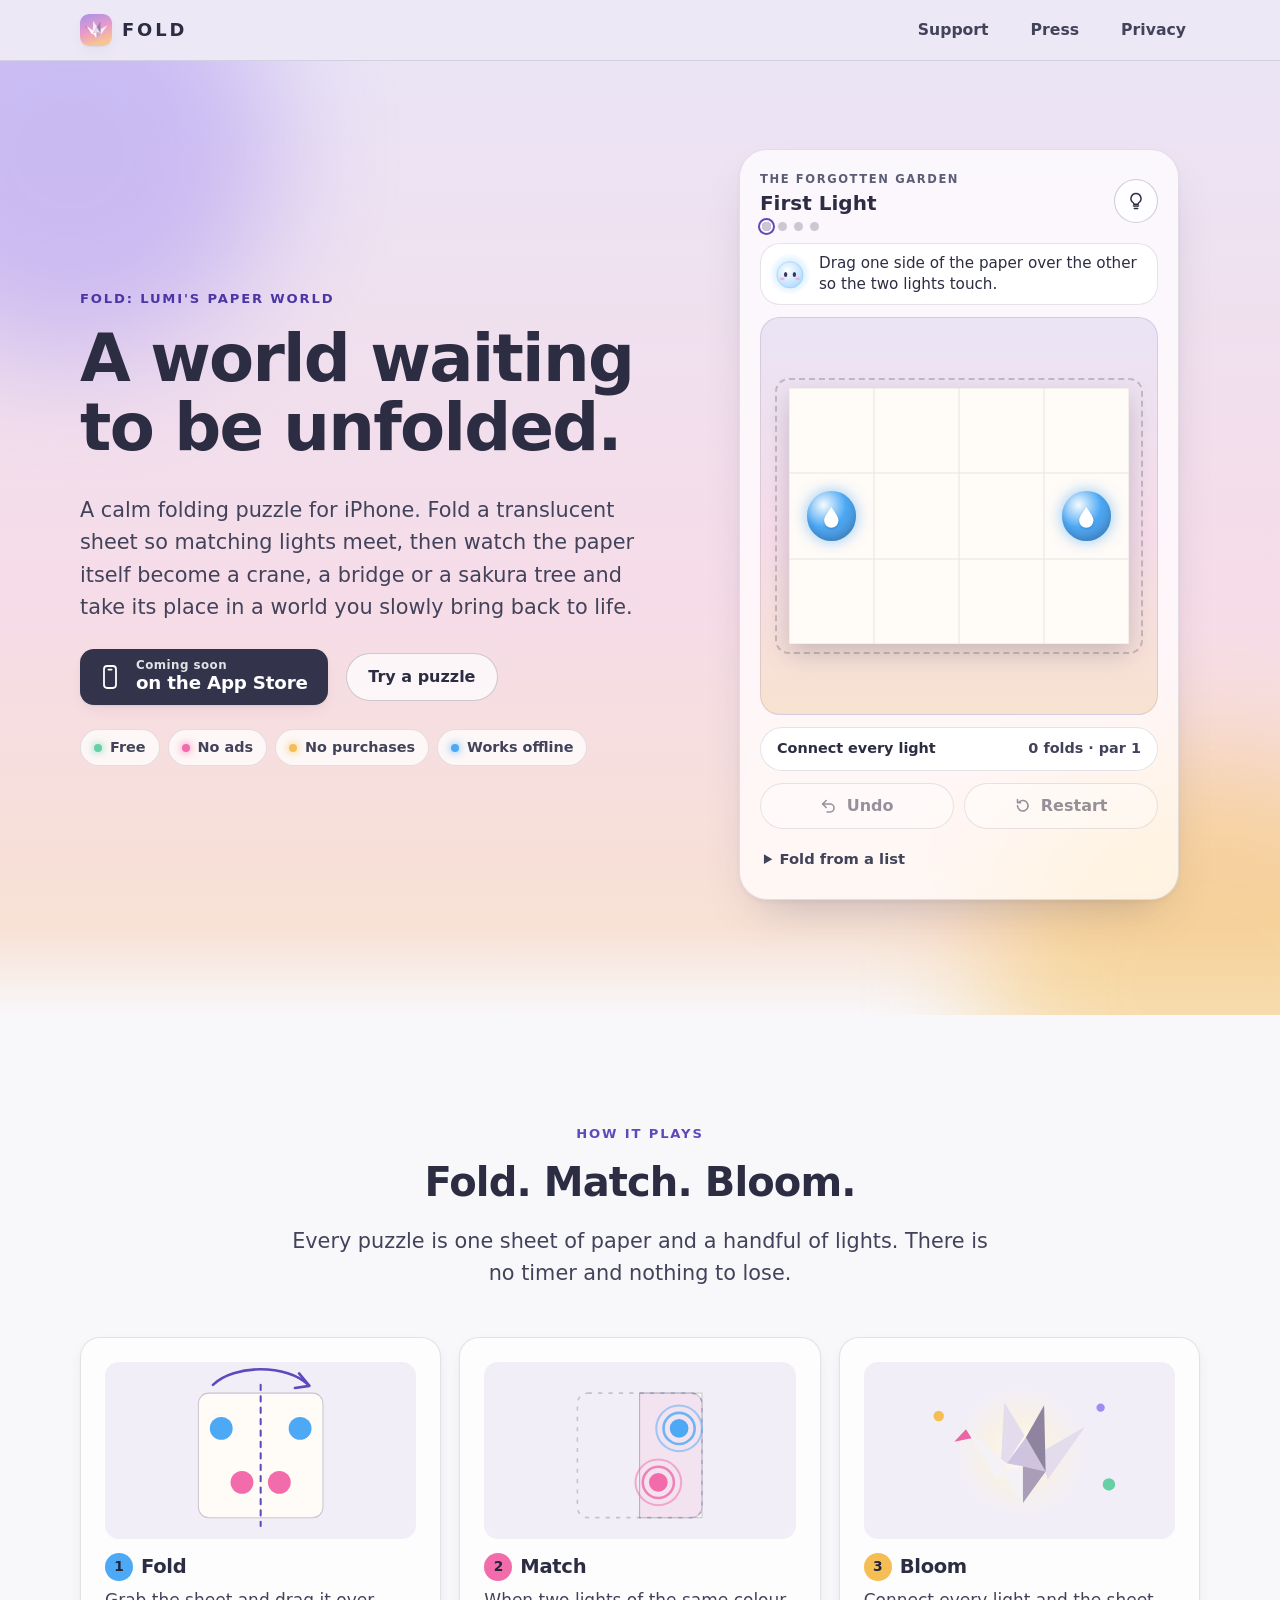
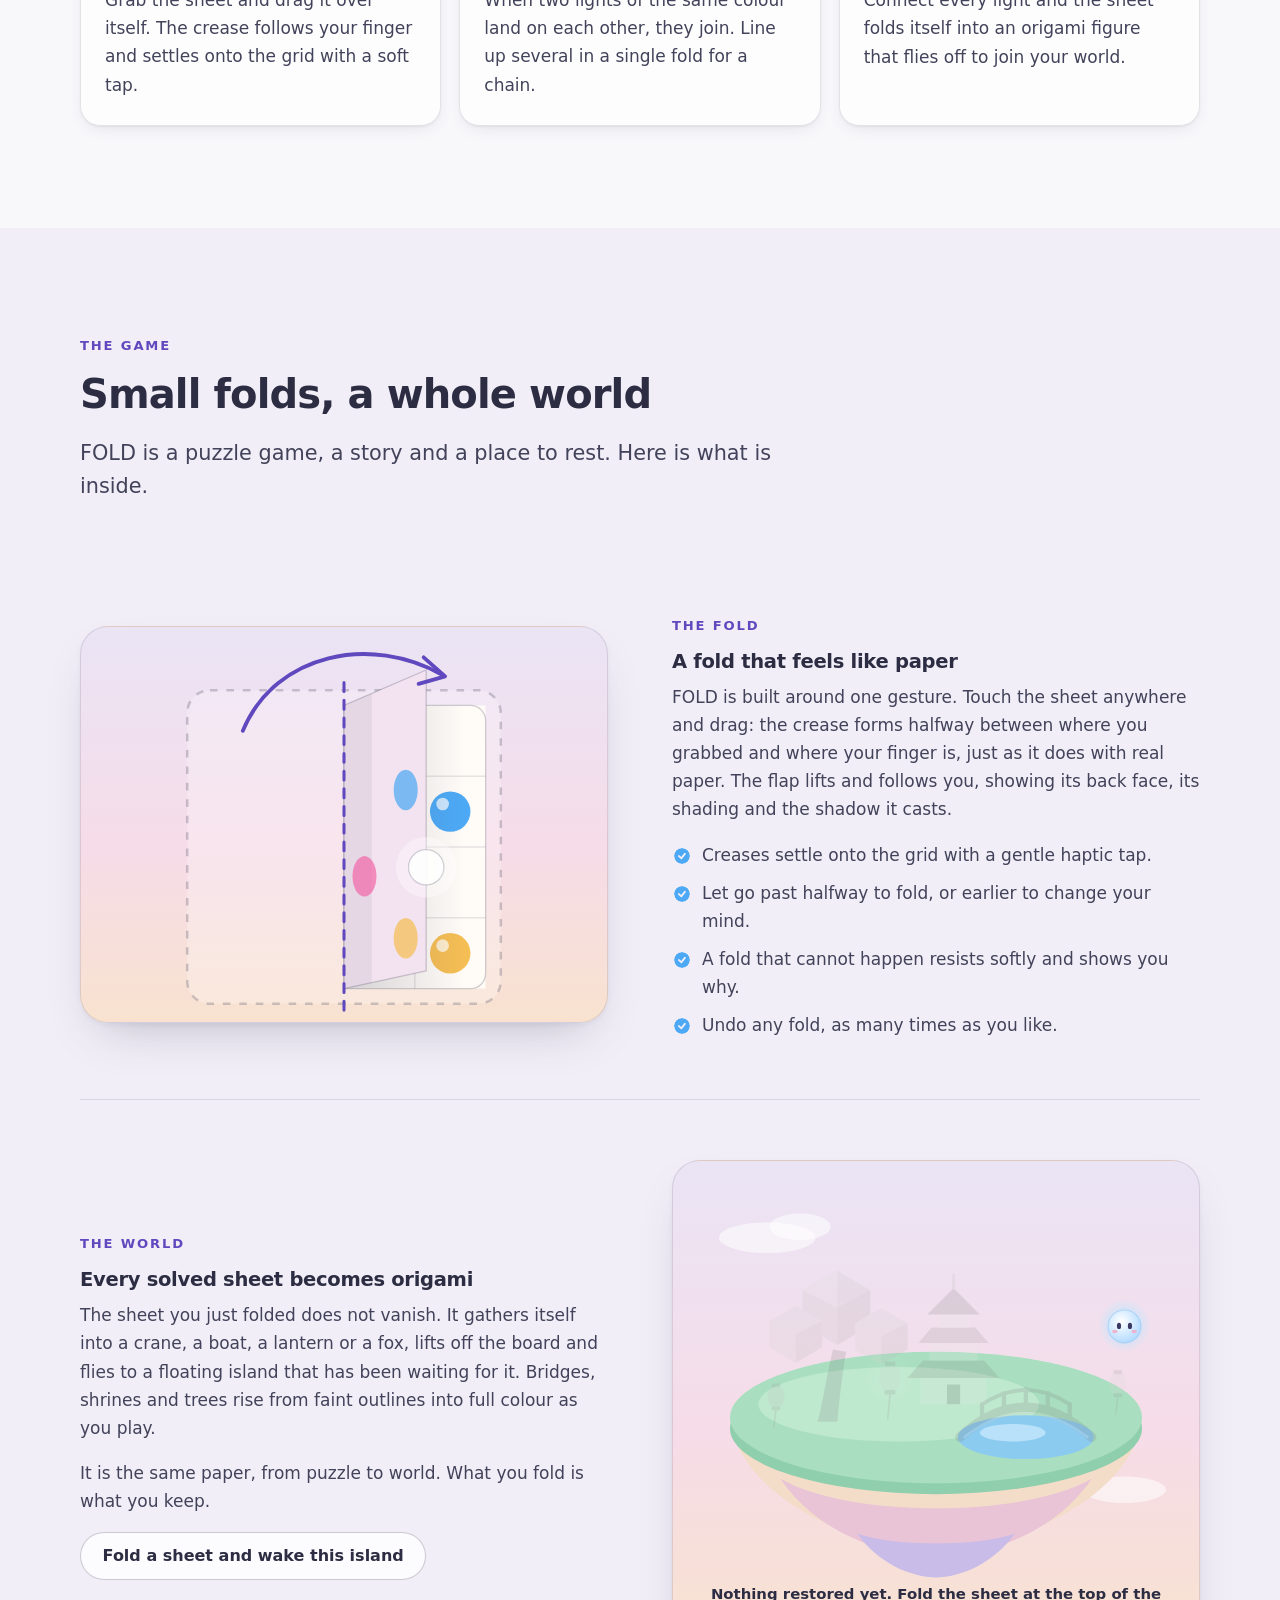
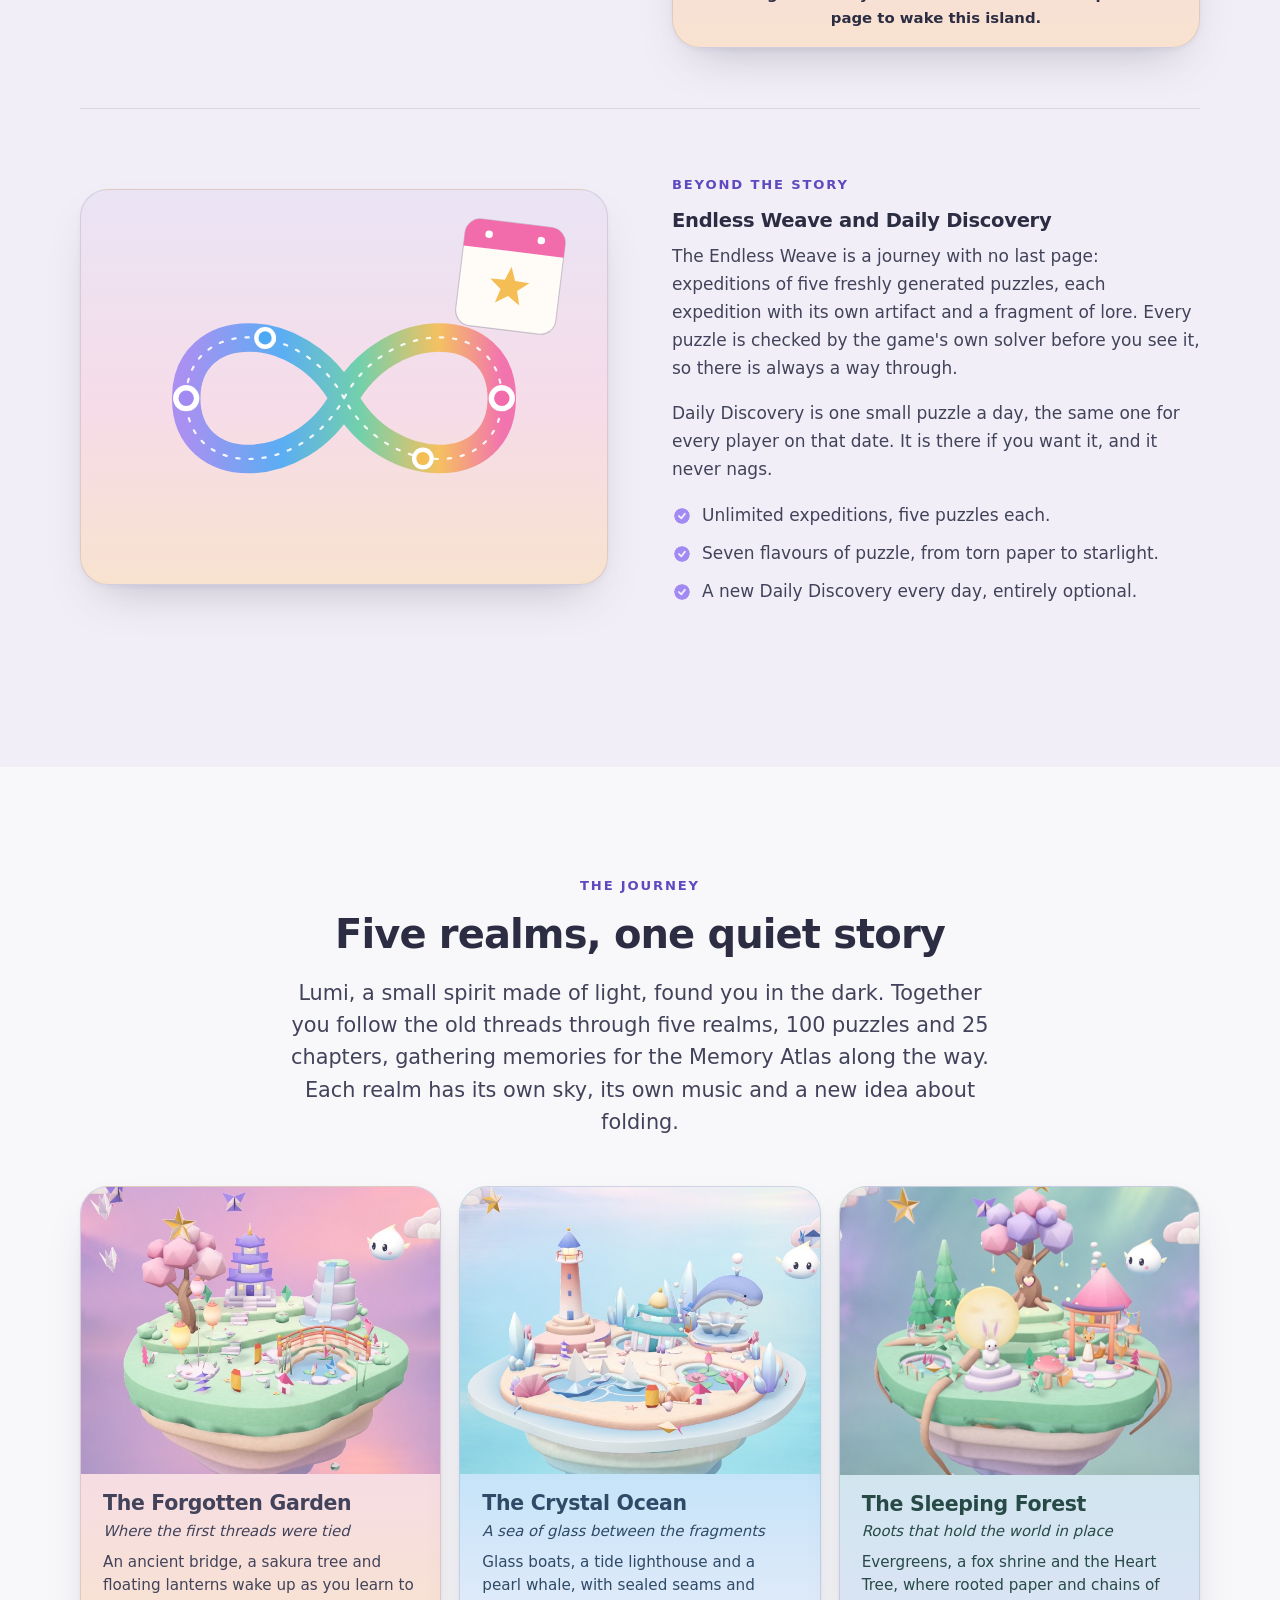
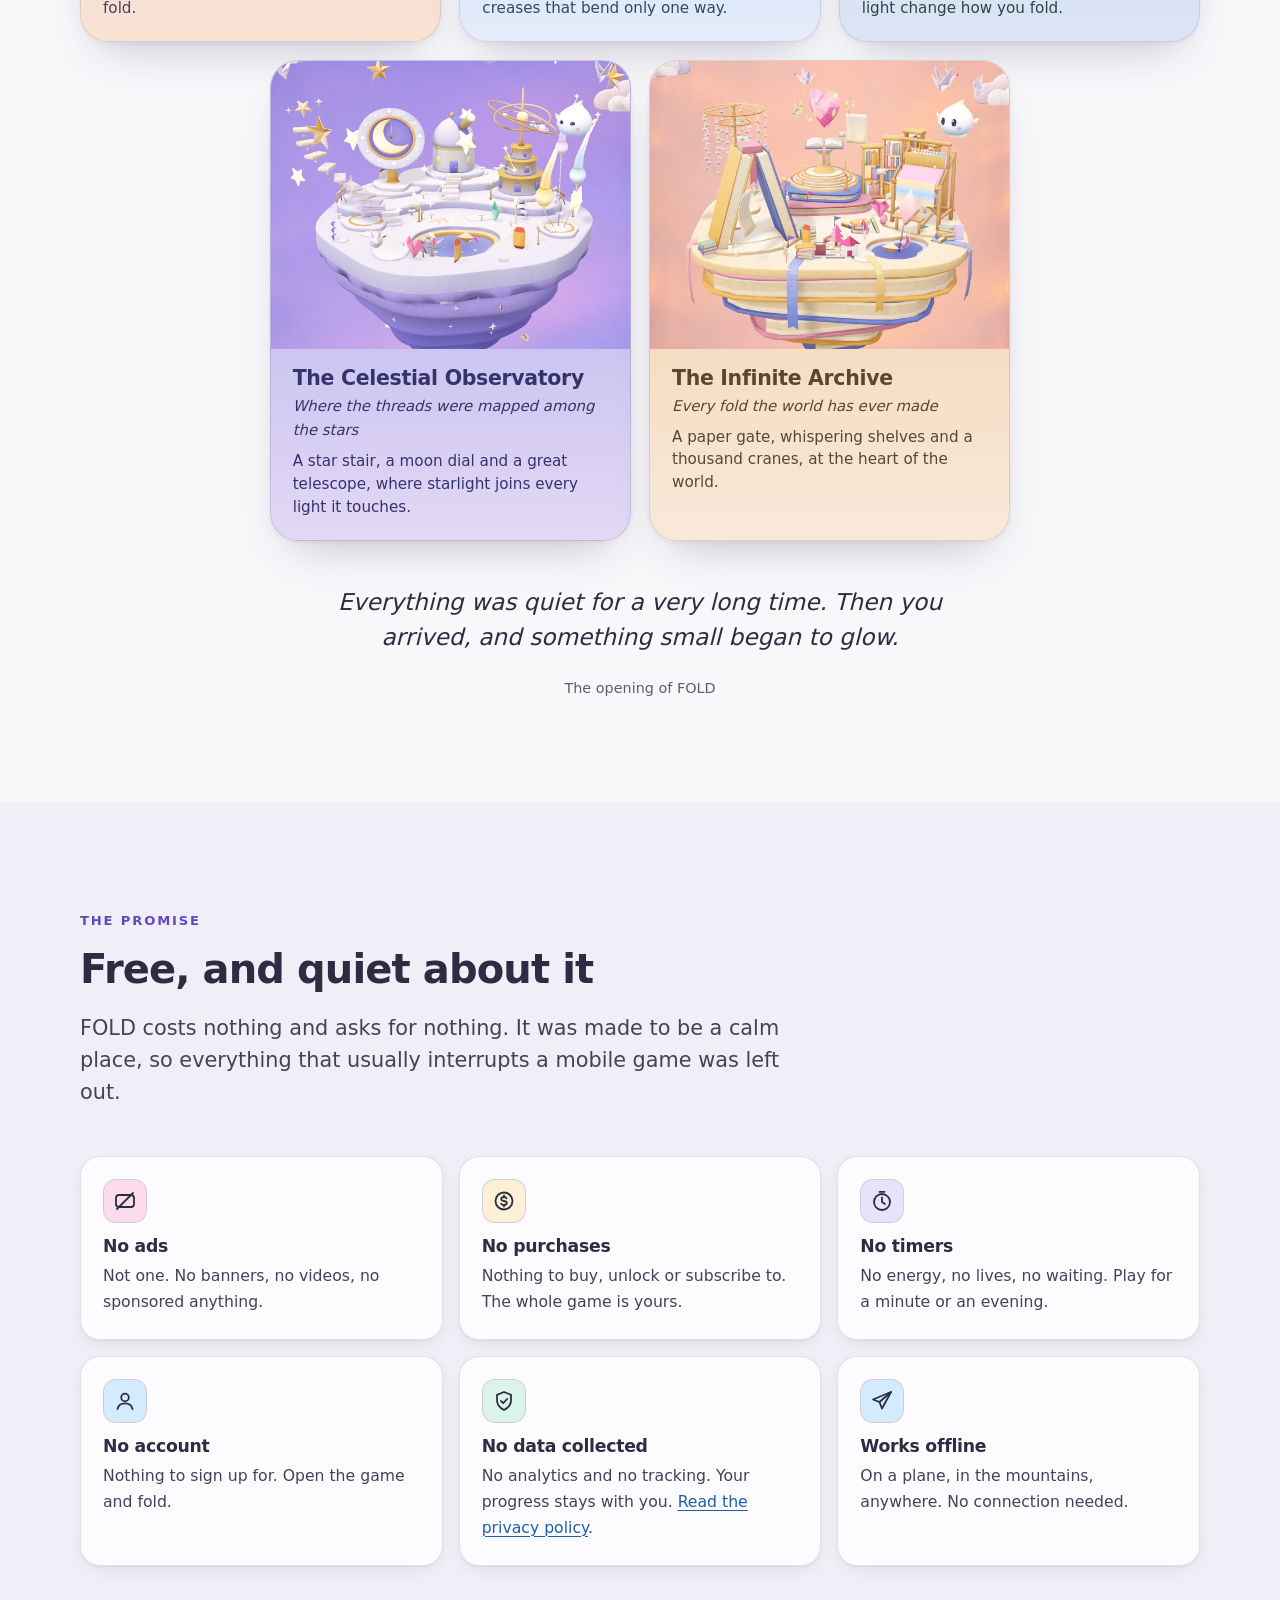
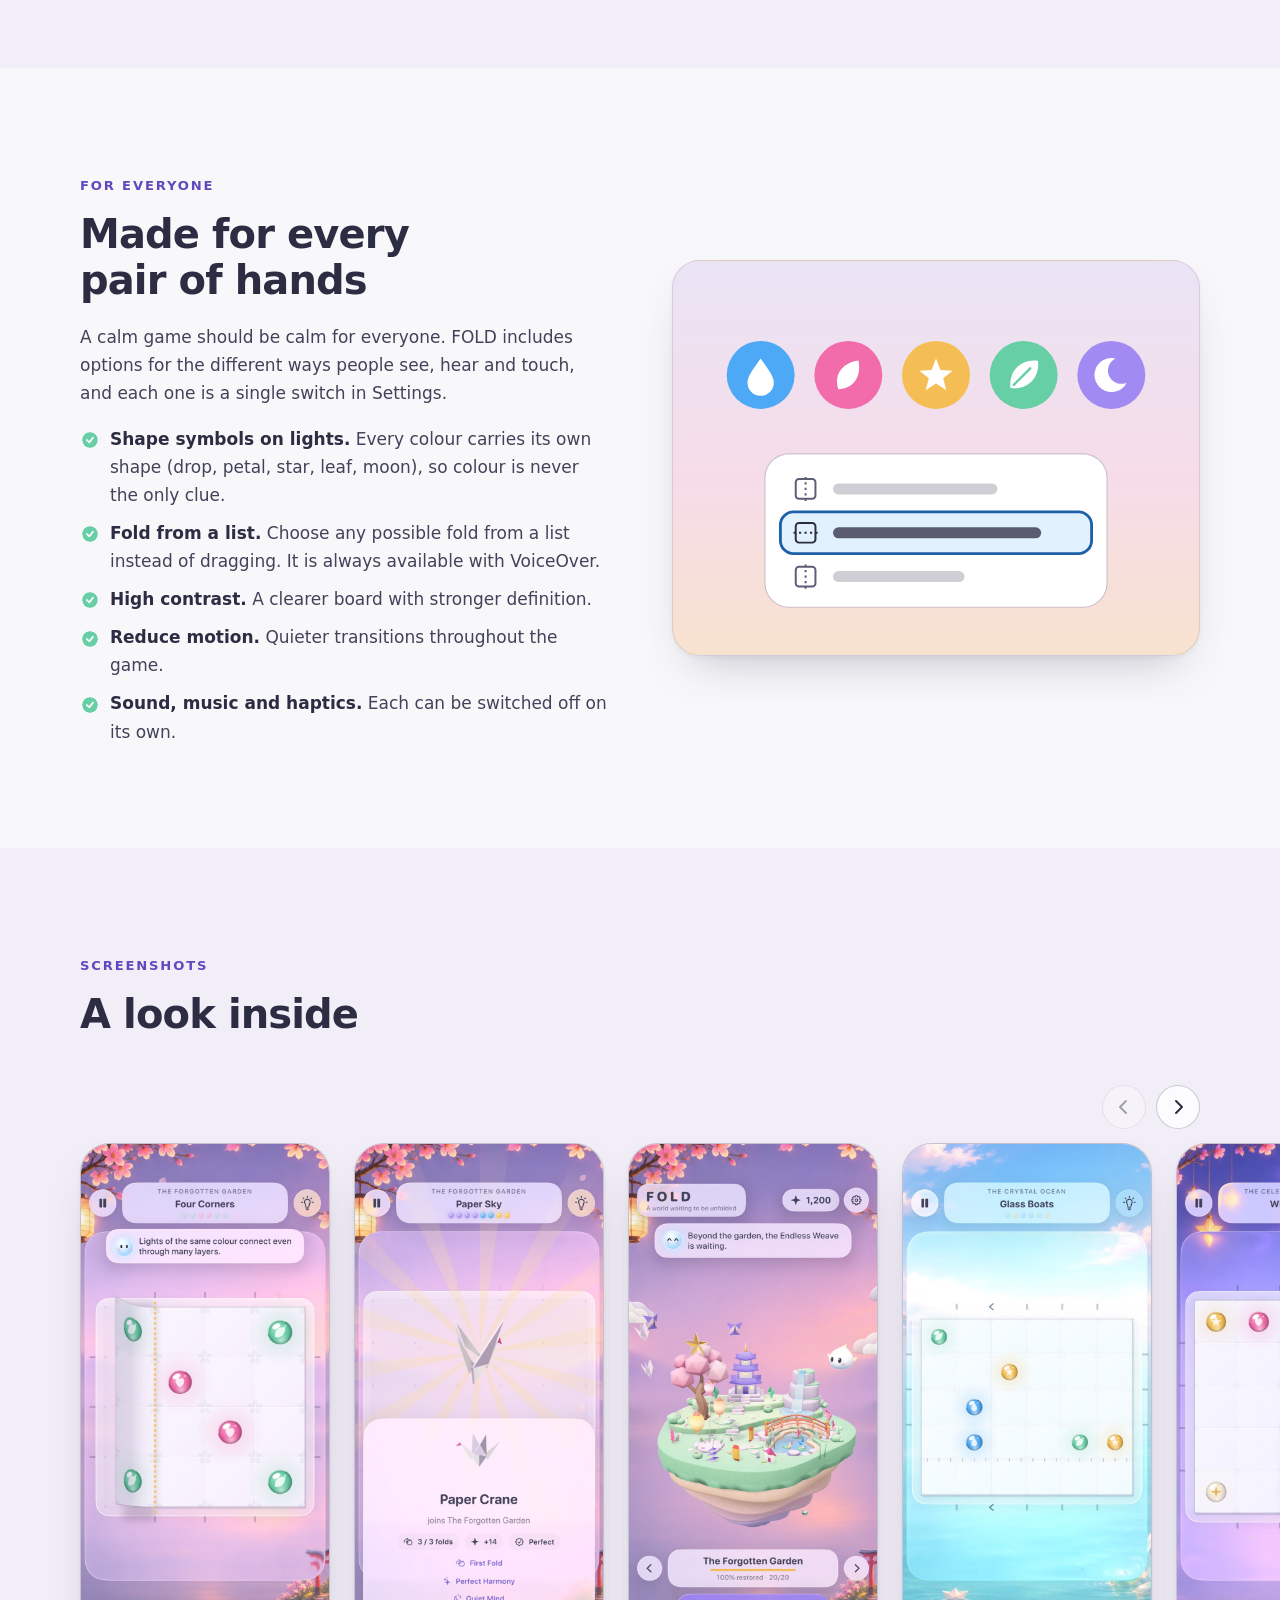
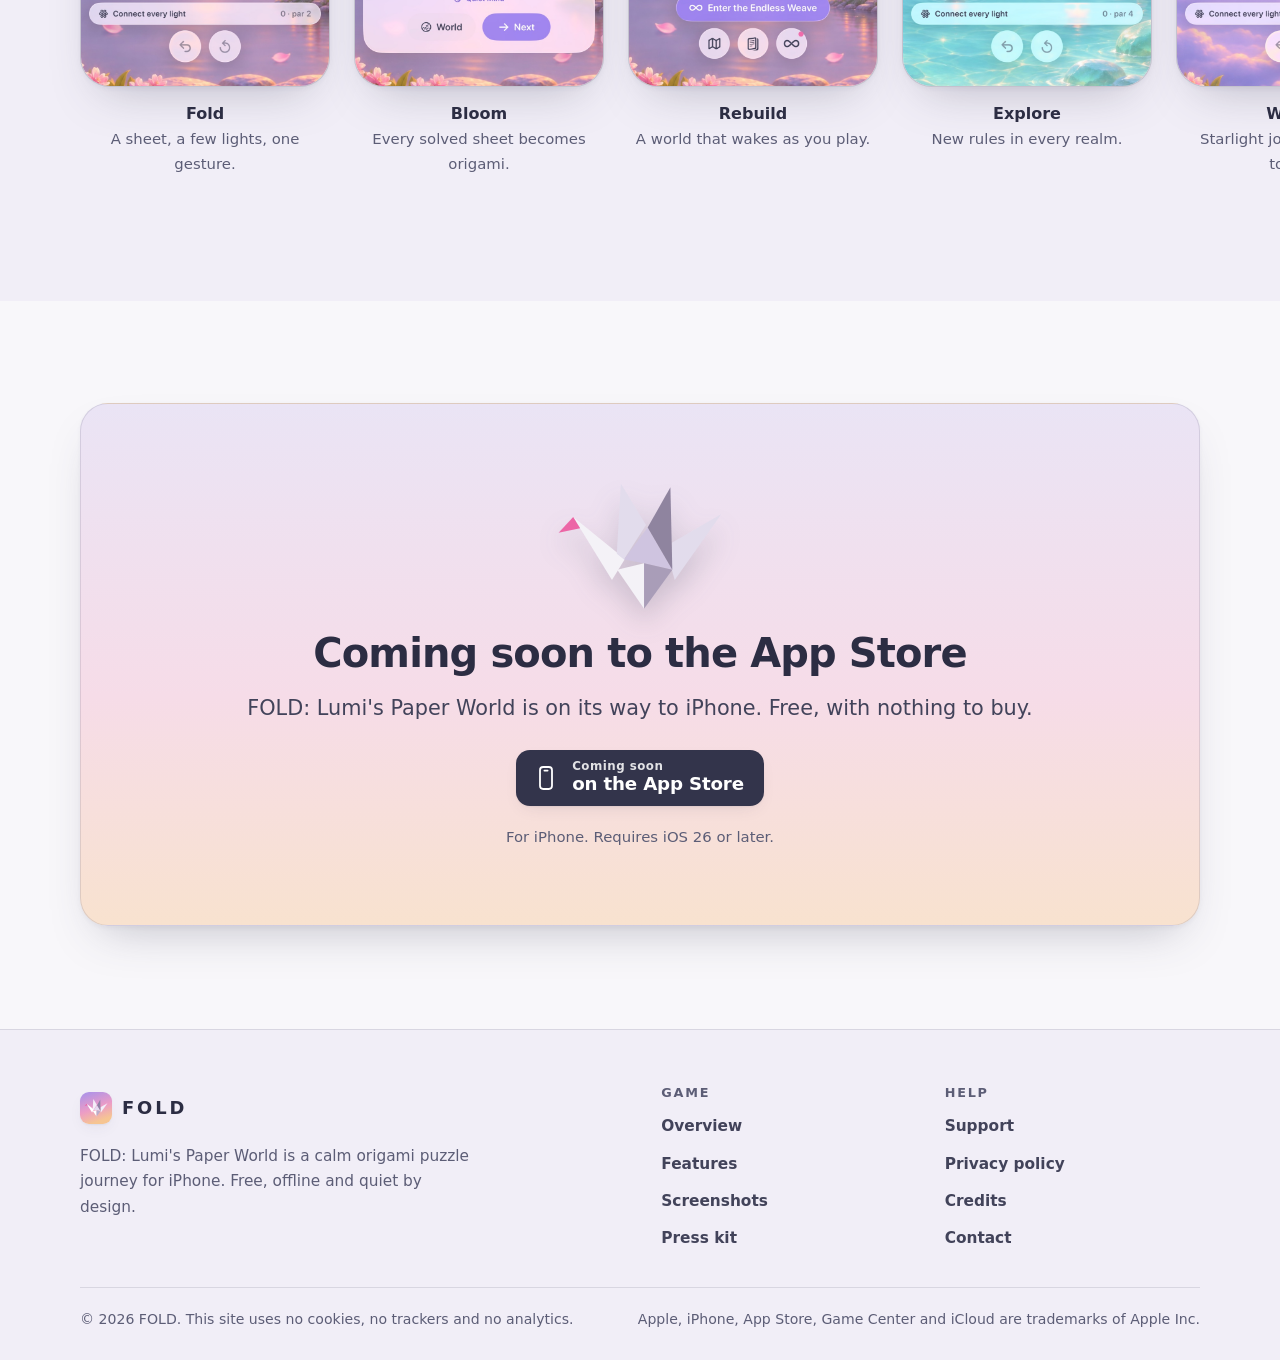
==== commit 3a7e9a4b: "Playable opening puzzles, real screenshots and five realms - The hero is now a playable sheet: four " ====
--- a/index.html
+++ b/index.html
@@ -35,6 +35,7 @@
   <link rel="apple-touch-icon" href="assets/img/apple-touch-icon.png">
   <link rel="stylesheet" href="assets/css/site.css">
   <script src="assets/js/site.js" defer></script>
+  <script src="assets/js/play.js" defer></script>
 
   <script type="application/ld+json">
   {
@@ -96,6 +97,62 @@
       <polygon points="400,565 512,538 512,728" fill="var(--o-1)"/>
       <polygon points="512,538 630,565 512,728" fill="var(--o-4)"/>
     </symbol>
+    <defs>
+      <radialGradient id="g-lumi" cx="0.4" cy="0.35" r="0.75">
+        <stop offset="0" stop-color="#FFFFFF"/>
+        <stop offset="1" stop-color="#A9D6FF"/>
+      </radialGradient>
+      <radialGradient id="g-halo">
+        <stop offset="0.45" stop-color="#BFE6FF" stop-opacity="0.75"/>
+        <stop offset="1" stop-color="#BFE6FF" stop-opacity="0"/>
+      </radialGradient>
+    </defs>
+    <symbol id="lumi" viewBox="0 0 48 48">
+      <circle cx="24" cy="24" r="24" fill="url(#g-halo)"/>
+      <circle cx="24" cy="25" r="15" fill="url(#g-lumi)" stroke="#8FC3F2" stroke-opacity="0.55"/>
+      <ellipse cx="19" cy="24.5" rx="1.9" ry="2.9" fill="#3A3760"/>
+      <ellipse cx="29" cy="24.5" rx="1.9" ry="2.9" fill="#3A3760"/>
+      <ellipse cx="15.2" cy="29.5" rx="2.6" ry="1.6" fill="#F7A8C4" opacity="0.8"/>
+      <ellipse cx="32.8" cy="29.5" rx="2.6" ry="1.6" fill="#F7A8C4" opacity="0.8"/>
+    </symbol>
+    <symbol id="gl-b" viewBox="-20 -20 40 40"><path d="M0 -13 C 6 -4, 10 1, 10 6 A 10 10 0 1 1 -10 6 C -10 1, -6 -4, 0 -13 Z" fill="#fff"/></symbol>
+    <symbol id="gl-p" viewBox="-20 -20 40 40"><path transform="rotate(35)" d="M0 -14 C 10 -5, 10 7, 0 14 C -10 7, -10 -5, 0 -14 Z" fill="#fff"/></symbol>
+    <symbol id="gl-y" viewBox="-20 -20 40 40"><polygon points="0,-14 3.6,-4.9 13.3,-4.3 5.8,1.8 8.2,11.3 0,6 -8.2,11.3 -5.8,1.8 -13.3,-4.3 -3.6,-4.9" fill="#fff"/></symbol>
+    <symbol id="gl-g" viewBox="-20 -20 40 40"><path d="M-11 11 C -13 -4, -2 -14, 12 -12 C 14 2, 4 13, -11 11 Z" fill="#fff"/><path d="M-8 8 L 5 -5" stroke="#000" stroke-opacity="0.2" stroke-width="2" stroke-linecap="round"/></symbol>
+    <symbol id="gl-v" viewBox="-20 -20 40 40"><path d="M5 -13 A 13.5 13.5 0 1 0 13 6 A 10.5 10.5 0 0 1 5 -13 Z" fill="#fff"/></symbol>
+    <symbol id="o-crane" viewBox="140 190 710 550"><use href="#crane" x="140" y="190" width="710" height="550"/></symbol>
+    <symbol id="o-butterfly" viewBox="0 0 200 160">
+      <polygon points="22,22 98,74 56,98" fill="#A18AF2"/>
+      <polygon points="22,22 98,74 76,34" fill="#C6B8FF"/>
+      <polygon points="178,22 102,74 144,98" fill="#8F78E8"/>
+      <polygon points="178,22 102,74 124,34" fill="#B3A2F5"/>
+      <polygon points="98,84 42,142 86,128" fill="#BBAAF7"/>
+      <polygon points="102,84 158,142 114,128" fill="#9A86EE"/>
+      <polygon points="100,58 93,98 100,144" fill="#F6F3FF"/>
+      <polygon points="100,58 107,98 100,144" fill="#D5CCF0"/>
+    </symbol>
+    <symbol id="o-lotus" viewBox="0 0 200 160">
+      <polygon points="14,100 72,90 86,124 40,128" fill="#F9C9DD"/>
+      <polygon points="186,100 128,90 114,124 160,128" fill="#F2A9C8"/>
+      <polygon points="40,90 90,54 86,120" fill="#F6B6D2"/>
+      <polygon points="160,90 110,54 114,120" fill="#EE9DC0"/>
+      <polygon points="100,28 70,104 100,130" fill="#FBD6E6"/>
+      <polygon points="100,28 130,104 100,130" fill="#EF8DB8"/>
+      <polygon points="40,128 100,128 100,148 70,148" fill="#7BD6B1"/>
+      <polygon points="100,128 160,128 130,148 100,148" fill="#4FB892"/>
+    </symbol>
+    <symbol id="o-star" viewBox="0 0 200 160">
+      <polygon points="100,80 100,14 116.5,57.3" fill="#FBD98A"/>
+      <polygon points="100,80 116.5,57.3 162.800,59.600" fill="#E9A93A"/>
+      <polygon points="100,80 162.800,59.600 126.600,88.700" fill="#FBD98A"/>
+      <polygon points="100,80 126.600,88.700 138.800,133.400" fill="#E9A93A"/>
+      <polygon points="100,80 138.800,133.400 100,108" fill="#FBD98A"/>
+      <polygon points="100,80 100,108 61.200,133.400" fill="#E9A93A"/>
+      <polygon points="100,80 61.200,133.400 73.400,88.700" fill="#FBD98A"/>
+      <polygon points="100,80 73.400,88.700 37.200,59.600" fill="#E9A93A"/>
+      <polygon points="100,80 37.200,59.600 83.5,57.3" fill="#FBD98A"/>
+      <polygon points="100,80 83.5,57.3 100,14" fill="#E9A93A"/>
+    </symbol>
   </svg>
 
   <header class="site-header">
@@ -135,7 +192,7 @@
               </svg>
               <span class="store-badge-text"><small>Coming soon</small><strong>on the App Store</strong></span>
             </a>
-            <a class="btn btn-ghost" href="#how">See how it plays</a>
+            <a class="btn btn-ghost" href="#play">Try a puzzle</a>
           </div>
           <ul class="chips" aria-label="At a glance">
             <li style="--dot: var(--green)">Free</li>
@@ -145,44 +202,75 @@
           </ul>
         </div>
 
-        <div class="fold-demo" data-fold-demo data-state="flat">
-          <div class="fold-stage" data-fold-stage aria-hidden="true">
-            <div class="fold-halo"></div>
-            <div class="sheet">
-              <div class="sheet-frame"></div>
-              <div class="half half-right">
-                <div class="face">
-                  <span class="node" style="--x:75;--y:12.5;--c:var(--blue)"></span>
-                  <span class="node" style="--x:25;--y:62.5;--c:var(--pink)"></span>
-                  <span class="node" style="--x:75;--y:87.5;--c:var(--gold)"></span>
-                  <span class="bloom" style="--x:75;--y:12.5;--c:var(--blue);--d:0.16s"></span>
-                  <span class="bloom" style="--x:25;--y:62.5;--c:var(--pink);--d:0s"></span>
-                  <span class="bloom" style="--x:75;--y:87.5;--c:var(--gold);--d:0.32s"></span>
-                </div>
-              </div>
-              <div class="half half-left">
-                <div class="face face-front">
-                  <span class="node" style="--x:25;--y:12.5;--c:var(--blue)"></span>
-                  <span class="node" style="--x:75;--y:62.5;--c:var(--pink)"></span>
-                  <span class="node" style="--x:25;--y:87.5;--c:var(--gold)"></span>
-                </div>
-                <div class="face face-back">
-                  <span class="node" style="--x:75;--y:12.5;--c:var(--blue)"></span>
-                  <span class="node" style="--x:25;--y:62.5;--c:var(--pink)"></span>
-                  <span class="node" style="--x:75;--y:87.5;--c:var(--gold)"></span>
-                </div>
+        <div class="play" id="play" data-play>
+          <div class="play-head">
+            <div class="play-title">
+              <p class="play-realm">The Forgotten Garden</p>
+              <p class="play-name" data-play-name>First Light</p>
+              <ol class="play-steps" data-play-steps aria-label="Puzzle 1 of 4"><li aria-current="step"></li><li></li><li></li><li></li></ol>
+            </div>
+            <button class="icon-btn play-hint js-only" type="button" data-play-hint aria-label="Show a hint">
+              <svg viewBox="0 0 24 24" aria-hidden="true" fill="none" stroke="currentColor" stroke-width="1.8" stroke-linecap="round" stroke-linejoin="round"><path d="M9 18h6M10 21h4M12 3a6 6 0 0 0-3.6 10.800c.6.500 1 1.200 1 2v.200h5.200v-.200c0-.800.400-1.500 1-2A6 6 0 0 0 12 3Z"/></svg>
+            </button>
+          </div>
+          <p class="play-lumi">
+            <svg viewBox="0 0 48 48" aria-hidden="true"><use href="#lumi"/></svg>
+            <span data-play-tip>Drag one side of the paper over the other so the two lights touch.</span>
+          </p>
+          <div class="play-stage" data-play-stage>
+            <div class="pz-board" data-play-board aria-hidden="true" style="aspect-ratio: 4 / 3; width: 100%">
+              <div class="pz-frame"></div>
+              <div class="pz-sheet">
+                <div class="pz-tile" data-layers="1" style="left:0%;top:0.0000%;width:25%;height:33.3333%"></div>
+                <div class="pz-tile" data-layers="1" style="left:25%;top:0.0000%;width:25%;height:33.3333%"></div>
+                <div class="pz-tile" data-layers="1" style="left:50%;top:0.0000%;width:25%;height:33.3333%"></div>
+                <div class="pz-tile" data-layers="1" style="left:75%;top:0.0000%;width:25%;height:33.3333%"></div>
+                <div class="pz-tile" data-layers="1" style="left:0%;top:33.3333%;width:25%;height:33.3333%"><div class="pz-orbs" data-n="1"><span class="pz-orb" data-c="b"><svg viewBox="-20 -20 40 40" aria-hidden="true"><use href="#gl-b" x="-20" y="-20" width="40" height="40"/></svg></span></div></div>
+                <div class="pz-tile" data-layers="1" style="left:25%;top:33.3333%;width:25%;height:33.3333%"></div>
+                <div class="pz-tile" data-layers="1" style="left:50%;top:33.3333%;width:25%;height:33.3333%"></div>
+                <div class="pz-tile" data-layers="1" style="left:75%;top:33.3333%;width:25%;height:33.3333%"><div class="pz-orbs" data-n="1"><span class="pz-orb" data-c="b"><svg viewBox="-20 -20 40 40" aria-hidden="true"><use href="#gl-b" x="-20" y="-20" width="40" height="40"/></svg></span></div></div>
+                <div class="pz-tile" data-layers="1" style="left:0%;top:66.6667%;width:25%;height:33.3333%"></div>
+                <div class="pz-tile" data-layers="1" style="left:25%;top:66.6667%;width:25%;height:33.3333%"></div>
+                <div class="pz-tile" data-layers="1" style="left:50%;top:66.6667%;width:25%;height:33.3333%"></div>
+                <div class="pz-tile" data-layers="1" style="left:75%;top:66.6667%;width:25%;height:33.3333%"></div>
               </div>
             </div>
-            <svg class="demo-crane" viewBox="0 0 710 550"><use href="#crane" width="710" height="550"/></svg>
-          </div>
-          <button class="btn btn-primary js-only" type="button" data-fold-button>
-            <svg viewBox="0 0 20 20" aria-hidden="true" fill="none" stroke="currentColor" stroke-width="1.8" stroke-linecap="round" stroke-linejoin="round">
-              <path d="M3 4.5h8.5l5.5 5.5v5.5H3z"/><path d="M11.5 4.5V10H17"/>
-            </svg>
-            <span data-fold-label>Fold the sheet</span>
-          </button>
-          <p class="demo-caption">Three pairs of lights, one fold. Try it.</p>
-          <p class="visually-hidden" role="status" aria-live="polite" data-fold-status></p>
+            <div class="play-reveal" data-play-reveal hidden>
+              <div class="play-rays" aria-hidden="true"></div>
+              <svg class="play-art" viewBox="0 0 200 160" aria-hidden="true"><use data-play-art href="#o-crane" width="200" height="160"/></svg>
+              <p class="play-art-name" data-play-art-name>Paper Crane</p>
+              <p class="play-art-sub">joins The Forgotten Garden</p>
+              <p class="play-art-blurb" data-play-art-blurb></p>
+              <ul class="play-tags">
+                <li data-play-folds>1 / 1 fold</li>
+                <li data-play-perfect>Perfect</li>
+                <li data-play-landmark>Ancient Bridge restored</li>
+              </ul>
+              <p class="play-finale" data-play-finale hidden>That was the first few minutes. The game goes on through five realms and 100 puzzles.</p>
+              <div class="play-actions">
+                <a class="btn btn-ghost" href="#world">World</a>
+                <button class="btn btn-primary" type="button" data-play-next>Next</button>
+              </div>
+            </div>
+          </div>
+          <p class="visually-hidden" data-play-describe>Puzzle 1 of 4, First Light. The frame is 4 columns by 3 rows. Lights: blue at column 1, row 2; blue at column 4, row 2.</p>
+          <p class="visually-hidden" role="status" aria-live="polite" data-play-status></p>
+          <p class="play-goal"><span>Connect every light</span><span data-play-count>0 folds · par 1</span></p>
+          <div class="play-controls js-only">
+            <button class="btn btn-ghost" type="button" data-play-undo disabled>
+              <svg viewBox="0 0 20 20" aria-hidden="true" fill="none" stroke="currentColor" stroke-width="1.8" stroke-linecap="round" stroke-linejoin="round"><path d="M7 4 3 8l4 4"/><path d="M3 8h8.500a4.500 4.500 0 0 1 0 9H8"/></svg>
+              Undo
+            </button>
+            <button class="btn btn-ghost" type="button" data-play-restart disabled>
+              <svg viewBox="0 0 20 20" aria-hidden="true" fill="none" stroke="currentColor" stroke-width="1.8" stroke-linecap="round" stroke-linejoin="round"><path d="M4 10a6 6 0 1 0 2-4.500"/><path d="M4 3v3.500h3.500"/></svg>
+              Restart
+            </button>
+          </div>
+          <details class="play-list js-only">
+            <summary>Fold from a list</summary>
+            <p>Every fold that is possible right now, for playing without dragging.</p>
+            <ul data-play-moves></ul>
+          </details>
         </div>
       </div>
       <div class="hero-fade"></div>
@@ -284,40 +372,68 @@
           </div>
         </article>
 
-        <article class="feature flip" data-reveal>
-          <div class="feature-art">
-            <svg viewBox="0 0 480 360" role="img" aria-label="A floating island with a sakura tree, a small temple and a bridge. Paper cranes circle above it and a small glowing spirit hovers nearby.">
-              <ellipse cx="96" cy="78" rx="46" ry="15" fill="var(--cloud)"/><ellipse cx="128" cy="68" rx="30" ry="13" fill="var(--cloud)"/>
-              <ellipse cx="400" cy="262" rx="40" ry="13" fill="var(--cloud)"/>
-              <polygon points="96,214 130,238 220,246 360,236 392,204 330,288 250,330 170,292" fill="#B9AED0"/>
-              <polygon points="130,238 220,246 250,330 170,292" fill="#A99DC2"/>
-              <polygon points="220,246 360,236 330,288 250,330" fill="#9388AE"/>
-              <polygon points="96,214 170,186 300,180 392,204 360,236 220,246 130,238" fill="#BFE5CF"/>
-              <polygon points="170,186 300,180 268,212 196,214" fill="#D6F0E0"/>
-              <path d="M118 216 Q150 184 184 206" fill="none" stroke="#E88BB4" stroke-width="7" stroke-linecap="round"/>
-              <path d="M118 216 Q150 196 184 206" fill="none" stroke="#C96C99" stroke-width="2" stroke-linecap="round" opacity="0.6"/>
-              <polygon points="232,216 245,216 242,158 236,158" fill="#8C7B8E"/>
-              <polygon points="238,92 284,130 264,170 212,170 194,128" fill="#F6B6D2"/>
-              <polygon points="238,92 284,130 240,138" fill="#FBD3E4"/>
-              <polygon points="194,128 240,138 212,170" fill="#EE9DC0"/>
-              <rect x="318" y="192" width="34" height="22" fill="#F4F2F7"/><rect x="330" y="200" width="10" height="14" fill="#B9AED0"/>
-              <polygon points="306,192 364,192 335,170" fill="#E88BB4"/>
-              <rect x="324" y="160" width="22" height="10" fill="#F4F2F7"/>
-              <polygon points="314,160 356,160 335,142" fill="#F26BAA"/>
-              <circle cx="288" cy="112" r="34" fill="url(#g-glow)"/>
-              <circle cx="288" cy="112" r="11" fill="#fff"/>
-              <circle cx="284.5" cy="111" r="1.6" fill="#42435A"/><circle cx="291.5" cy="111" r="1.6" fill="#42435A"/>
-              <use href="#crane" x="340" y="44" width="104" height="80"/>
-              <use href="#crane" x="58" y="118" width="62" height="48" opacity="0.9"/>
-              <path d="M70 300 C 110 290, 132 272, 150 250" fill="none" stroke="var(--accent)" stroke-width="2.4" stroke-dasharray="2 9" stroke-linecap="round"/>
-              <circle cx="62" cy="302" r="7" fill="#F5BE54"/>
-            </svg>
+        <article class="feature flip" id="world" data-reveal>
+          <div class="feature-art world-art" data-world>
+            <svg viewBox="0 0 480 380" role="img" aria-label="A floating garden island with a red bridge, a sakura tree, lanterns and a temple. Origami figures fly around it and a small glowing spirit watches.">
+              <ellipse cx="86" cy="70" rx="44" ry="14" fill="var(--cloud)"/><ellipse cx="116" cy="60" rx="28" ry="12" fill="var(--cloud)"/>
+              <ellipse cx="412" cy="300" rx="38" ry="12" fill="var(--cloud)"/>
+              <path d="M52 236 C 96 300, 384 300, 428 236 C 420 300, 330 350, 240 356 C 150 350, 60 300, 52 236 Z" fill="#F3DCC8"/>
+              <path d="M98 290 C 160 326, 320 326, 382 290 C 350 338, 290 360, 240 362 C 190 360, 130 338, 98 290 Z" fill="#E9C3D6"/>
+              <path d="M168 340 C 200 352, 280 352, 312 340 C 292 368, 262 380, 240 380 C 218 380, 188 368, 168 340 Z" fill="#C9BCE8"/>
+              <ellipse cx="240" cy="244" rx="188" ry="60" fill="#8FCFAE"/>
+              <ellipse cx="240" cy="234" rx="188" ry="60" fill="#A9DFC0"/>
+              <ellipse cx="206" cy="222" rx="128" ry="34" fill="#BFE9CF"/>
+              <ellipse cx="322" cy="252" rx="62" ry="20" fill="#8CCBF0"/>
+              <ellipse cx="310" cy="248" rx="30" ry="8" fill="#B9E2FA"/>
+              <g class="lm" data-landmark="temple">
+                <rect x="226" y="196" width="60" height="26" fill="#EDE8FB"/>
+                <rect x="250" y="204" width="12" height="18" fill="#6F5BC9"/>
+                <polygon points="214,198 298,198 284,182 228,182" fill="#8F78E8"/>
+                <rect x="234" y="164" width="44" height="18" fill="#EDE8FB"/>
+                <polygon points="224,166 288,166 276,152 236,152" fill="#A18AF2"/>
+                <rect x="242" y="138" width="28" height="14" fill="#EDE8FB"/>
+                <polygon points="232,140 280,140 256,116" fill="#8F78E8"/>
+                <line x1="256" y1="116" x2="256" y2="104" stroke="#F5BE54" stroke-width="3" stroke-linecap="round"/>
+              </g>
+              <g class="lm" data-landmark="tree">
+                <path d="M132 238 C 138 214, 140 196, 146 172 L 158 174 C 154 198, 152 216, 150 238 Z" fill="#9C7B6E"/>
+                <polygon points="118,118 150,100 180,118 180,150 150,168 118,150" fill="#F6B6D2"/>
+                <polygon points="118,118 150,100 150,134" fill="#FBD3E4"/>
+                <polygon points="150,134 180,118 180,150 150,168" fill="#EE9DC0"/>
+                <polygon points="88,146 112,132 136,146 136,170 112,184 88,170" fill="#F9C4DB"/>
+                <polygon points="112,158 136,146 136,170 112,184" fill="#F0A6C6"/>
+                <polygon points="166,148 190,134 214,148 214,172 190,186 166,172" fill="#F9C4DB"/>
+                <polygon points="190,160 214,148 214,172 190,186" fill="#F0A6C6"/>
+              </g>
+              <g class="lm" data-landmark="bridge">
+                <path d="M262 252 Q 322 198 382 252" fill="none" stroke="#E0625F" stroke-width="9" stroke-linecap="round"/>
+                <g stroke="#E0625F" stroke-width="4" stroke-linecap="round"><line x1="282" y1="237" x2="282" y2="222"/><line x1="302" y1="228" x2="302" y2="212"/><line x1="322" y1="225" x2="322" y2="208"/><line x1="342" y1="228" x2="342" y2="212"/><line x1="362" y1="237" x2="362" y2="222"/></g>
+                <path d="M282 222 Q 322 196 362 222" fill="none" stroke="#E0625F" stroke-width="3.5" stroke-linecap="round"/>
+                <path d="M266 252 Q 322 208 378 252" fill="none" stroke="#F6C1B4" stroke-width="2.5" stroke-linecap="round"/>
+              </g>
+              <g class="lm" data-landmark="lanterns">
+                <circle cx="198" cy="198" r="24" fill="url(#g-glow)" opacity="0.6"/>
+                <line x1="196" y1="236" x2="198" y2="212" stroke="#C9973A" stroke-width="1.5"/>
+                <ellipse cx="198" cy="198" rx="10" ry="13" fill="#F8D879"/><rect x="193" y="183" width="10" height="4" rx="1" fill="#C9973A"/><rect x="193" y="209" width="10" height="4" rx="1" fill="#C9973A"/>
+                <line x1="92" y1="244" x2="94" y2="226" stroke="#C9973A" stroke-width="1.5"/>
+                <ellipse cx="94" cy="215" rx="8" ry="10.5" fill="#F7B3C8"/><rect x="90" y="203" width="8" height="3.5" rx="1" fill="#C9973A"/><rect x="90" y="224" width="8" height="3.5" rx="1" fill="#C9973A"/>
+                <line x1="404" y1="232" x2="406" y2="214" stroke="#C9973A" stroke-width="1.5"/>
+                <ellipse cx="406" cy="203" rx="8" ry="10.5" fill="#F8D879"/><rect x="402" y="191" width="8" height="3.5" rx="1" fill="#C9973A"/><rect x="402" y="212" width="8" height="3.5" rx="1" fill="#C9973A"/>
+              </g>
+              <g class="og" data-origami="lotus"><use href="#o-lotus" x="298" y="232" width="50" height="40"/></g>
+              <g class="og" data-origami="crane"><use href="#crane" x="352" y="44" width="96" height="74"/></g>
+              <g class="og" data-origami="butterfly"><use href="#o-butterfly" x="40" y="104" width="60" height="48"/></g>
+              <g class="og" data-origami="star"><use href="#o-star" x="296" y="70" width="44" height="35"/></g>
+              <use href="#lumi" x="388" y="126" width="48" height="48"/>
+            </svg>
+            <p class="world-count js-only" data-world-count aria-live="polite"></p>
           </div>
           <div class="feature-copy">
             <p class="eyebrow">The world</p>
             <h3>Every solved sheet becomes origami</h3>
-            <p>The sheet you just folded does not vanish. It gathers itself into a crane, a boat, a lantern or a fox, and travels to a floating island that has been waiting for it. Cranes circle overhead. Boats drift on the water. Bridges, shrines and trees rise from faint outlines into full colour as you play.</p>
+            <p>The sheet you just folded does not vanish. It gathers itself into a crane, a boat, a lantern or a fox, lifts off the board and flies to a floating island that has been waiting for it. Bridges, shrines and trees rise from faint outlines into full colour as you play.</p>
             <p>It is the same paper, from puzzle to world. What you fold is what you keep.</p>
+            <p class="js-only"><a class="btn btn-ghost" href="#play">Fold a sheet and wake this island</a></p>
           </div>
         </article>
 
@@ -345,7 +461,7 @@
             <p>Daily Discovery is one small puzzle a day, the same one for every player on that date. It is there if you want it, and it never nags.</p>
             <ul class="ticks" style="--c: var(--violet)">
               <li>Unlimited expeditions, five puzzles each.</li>
-              <li>Six flavours of puzzle, from torn paper to chains of light.</li>
+              <li>Seven flavours of puzzle, from torn paper to starlight.</li>
               <li>A new Daily Discovery every day, entirely optional.</li>
             </ul>
           </div>
@@ -358,23 +474,12 @@
       <div class="container">
         <div class="section-head center" data-reveal>
           <p class="eyebrow">The journey</p>
-          <h2 id="story-title">Three realms, one quiet story</h2>
-          <p class="lead">Lumi, a small spirit made of light, found you in the dark. Together you follow the old threads through three realms, 45 hand-tuned puzzles and 12 chapters, gathering memories for the Memory Atlas along the way.</p>
+          <h2 id="story-title">Five realms, one quiet story</h2>
+          <p class="lead">Lumi, a small spirit made of light, found you in the dark. Together you follow the old threads through five realms, 100 puzzles and 25 chapters, gathering memories for the Memory Atlas along the way. Each realm has its own sky, its own music and a new idea about folding.</p>
         </div>
         <ul class="realms">
           <li class="realm realm-garden" data-reveal>
-            <svg viewBox="0 0 320 170" aria-hidden="true">
-              <circle cx="238" cy="50" r="34" fill="url(#g-glow)"/>
-              <polygon points="150,150 163,150 160,96 154,96" fill="#8C7B8E"/>
-              <polygon points="157,34 204,72 184,112 130,112 110,70" fill="#F6B6D2"/>
-              <polygon points="157,34 204,72 158,80" fill="#FBD3E4"/>
-              <polygon points="110,70 158,80 130,112" fill="#EE9DC0"/>
-              <path d="M30 150 Q70 112 112 150" fill="none" stroke="#E88BB4" stroke-width="7" stroke-linecap="round"/>
-              <rect x="229" y="40" width="18" height="24" rx="5" fill="#F5BE54"/><rect x="233" y="36" width="10" height="4" fill="#C9973A"/><rect x="233" y="64" width="10" height="4" fill="#C9973A"/>
-              <rect x="268" y="84" width="14" height="19" rx="4" fill="#F5BE54" opacity="0.85"/>
-              <rect x="64" y="52" width="12" height="16" rx="4" fill="#F5BE54" opacity="0.8"/>
-              <line x1="0" y1="152" x2="320" y2="152" stroke="#42435A" stroke-opacity="0.16" stroke-width="2"/>
-            </svg>
+            <img src="assets/realms/garden.jpg" width="640" height="640" loading="lazy" decoding="async" alt="The Forgotten Garden: a floating island with a sakura tree, a pagoda, a waterfall and a red bridge.">
             <div class="realm-body">
               <h3>The Forgotten Garden</h3>
               <p class="realm-sub">Where the first threads were tied</p>
@@ -382,19 +487,7 @@
             </div>
           </li>
           <li class="realm realm-ocean" data-reveal>
-            <svg viewBox="0 0 320 170" aria-hidden="true">
-              <polygon points="84,112 236,112 204,146 116,146" fill="#F7FCFF"/>
-              <polygon points="160,112 236,112 204,146 160,146" fill="#CFE9F8"/>
-              <polygon points="160,40 206,108 160,108" fill="#FFFFFF"/>
-              <polygon points="160,40 160,108 122,108" fill="#CFE9F8"/>
-              <polygon points="268,146 286,146 283,82 271,82" fill="#F7FCFF"/>
-              <polygon points="266,82 288,82 277,64" fill="#4DA9F5"/>
-              <circle cx="277" cy="92" r="4" fill="#F5BE54"/>
-              <g fill="none" stroke="#4DA9F5" stroke-width="3" stroke-linecap="round" opacity="0.6">
-                <path d="M18 152 q14 -9 28 0 t28 0 t28 0"/><path d="M200 158 q14 -9 28 0 t28 0 t28 0 t28 0"/>
-              </g>
-              <circle cx="52" cy="60" r="5" fill="#4DA9F5" opacity="0.7"/><circle cx="76" cy="84" r="3" fill="#4DA9F5" opacity="0.5"/>
-            </svg>
+            <img src="assets/realms/ocean.jpg" width="640" height="640" loading="lazy" decoding="async" alt="The Crystal Ocean: an island with a lighthouse, glass boats and a whale above a bright sea.">
             <div class="realm-body">
               <h3>The Crystal Ocean</h3>
               <p class="realm-sub">A sea of glass between the fragments</p>
@@ -402,21 +495,27 @@
             </div>
           </li>
           <li class="realm realm-forest" data-reveal>
-            <svg viewBox="0 0 320 170" aria-hidden="true">
-              <polygon points="62,60 92,112 32,112" fill="#8FD6B6"/><polygon points="62,84 98,146 26,146" fill="#67CFA6"/><rect x="57" y="146" width="10" height="8" fill="#5E7F78"/>
-              <polygon points="266,44 296,100 236,100" fill="#8FD6B6"/><polygon points="266,72 304,146 228,146" fill="#4FB892"/><rect x="261" y="146" width="10" height="8" fill="#5E7F78"/>
-              <polygon points="112,84 128,44 150,84" fill="#FBFEF9"/><polygon points="208,84 192,44 170,84" fill="#FBFEF9"/>
-              <polygon points="118,82 128,56 142,82" fill="#F5B7C8"/><polygon points="202,82 192,56 178,82" fill="#F5B7C8"/>
-              <polygon points="108,84 212,84 160,146" fill="#FBFEF9"/>
-              <polygon points="160,84 212,84 160,146" fill="#D5EEDF"/>
-              <polygon points="152,134 168,134 160,146" fill="#274A47"/>
-              <circle cx="140" cy="102" r="3.4" fill="#274A47"/><circle cx="180" cy="102" r="3.4" fill="#274A47"/>
-              <circle cx="100" cy="36" r="4" fill="#67CFA6"/><circle cx="222" cy="30" r="3" fill="#F5BE54"/>
-            </svg>
+            <img src="assets/realms/forest.jpg" width="640" height="640" loading="lazy" decoding="async" alt="The Sleeping Forest: an island with evergreens, a moon rabbit, a fox shrine and a great tree wrapped in roots.">
             <div class="realm-body">
               <h3>The Sleeping Forest</h3>
               <p class="realm-sub">Roots that hold the world in place</p>
               <p>Evergreens, a fox shrine and the Heart Tree, where rooted paper and chains of light change how you fold.</p>
+            </div>
+          </li>
+          <li class="realm realm-observatory" data-reveal>
+            <img src="assets/realms/observatory.jpg" width="640" height="640" loading="lazy" decoding="async" alt="The Celestial Observatory: a pale island with a moon dial, a telescope dome and an orrery among the stars.">
+            <div class="realm-body">
+              <h3>The Celestial Observatory</h3>
+              <p class="realm-sub">Where the threads were mapped among the stars</p>
+              <p>A star stair, a moon dial and a great telescope, where starlight joins every light it touches.</p>
+            </div>
+          </li>
+          <li class="realm realm-archive" data-reveal>
+            <img src="assets/realms/archive.jpg" width="640" height="640" loading="lazy" decoding="async" alt="The Infinite Archive: an island of giant books, shelves and a loom, with paper cranes overhead.">
+            <div class="realm-body">
+              <h3>The Infinite Archive</h3>
+              <p class="realm-sub">Every fold the world has ever made</p>
+              <p>A paper gate, whispering shelves and a thousand cranes, at the heart of the world.</p>
             </div>
           </li>
         </ul>
@@ -494,7 +593,7 @@
                 <rect x="100" y="191" width="280" height="34" rx="11" fill="none"/>
                 <rect x="112" y="199" width="18" height="18" rx="3" fill="none" stroke="var(--muted)" stroke-width="1.800"/><line x1="121" y1="197" x2="121" y2="219" stroke="var(--muted)" stroke-width="1.800" stroke-dasharray="2 3"/>
                 <rect x="146" y="203" width="150" height="10" rx="5" fill="var(--line-strong)"/>
-                <rect x="98" y="229" width="284" height="38" rx="12" fill="color-mix(in srgb, #4DA9F5 16%, transparent)" stroke="var(--focus)" stroke-width="2.600"/>
+                <rect x="98" y="229" width="284" height="38" rx="12" fill="#4DA9F5" fill-opacity="0.16" stroke="var(--focus)" stroke-width="2.600"/>
                 <rect x="112" y="239" width="18" height="18" rx="3" fill="none" stroke="var(--ink)" stroke-width="1.800"/><line x1="110" y1="248" x2="132" y2="248" stroke="var(--ink)" stroke-width="1.800" stroke-dasharray="2 3"/>
                 <rect x="146" y="243" width="190" height="10" rx="5" fill="var(--ink)" opacity="0.75"/>
                 <rect x="112" y="279" width="18" height="18" rx="3" fill="none" stroke="var(--muted)" stroke-width="1.800"/><line x1="121" y1="277" x2="121" y2="299" stroke="var(--muted)" stroke-width="1.800" stroke-dasharray="2 3"/>
@@ -534,41 +633,59 @@
           </button>
         </div>
       </div>
-      <!-- SCREENSHOT SLOTS: replace assets/screens/01.png … 06.png with real iPhone screenshots (see README). -->
+      <!-- SCREENSHOTS: assets/screens/web/NN.jpg (shown here) and assets/screens/NN.png (full size). See README. -->
       <ul class="gallery" data-gallery tabindex="0" role="list" aria-label="Screenshots of FOLD">
         <li>
           <figure class="shot">
-            <img src="assets/screens/01.png" width="1206" height="2622" loading="lazy" decoding="async" alt="A puzzle in The Forgotten Garden: a translucent sheet with coloured lights, partly folded.">
+            <img src="assets/screens/web/01.jpg" width="804" height="1748" loading="lazy" decoding="async" alt="The puzzle Four Corners in The Forgotten Garden: a white sheet with green and pink lights, its left edge lifting along a dashed crease.">
             <figcaption><strong>Fold</strong> A sheet, a few lights, one gesture.</figcaption>
           </figure>
         </li>
         <li>
           <figure class="shot">
-            <img src="assets/screens/02.png" width="1206" height="2622" loading="lazy" decoding="async" alt="Lights of the same colour meeting and glowing after a fold.">
-            <figcaption><strong>Match</strong> Lights of the same colour join.</figcaption>
-          </figure>
-        </li>
-        <li>
-          <figure class="shot">
-            <img src="assets/screens/03.png" width="1206" height="2622" loading="lazy" decoding="async" alt="A solved sheet turning into an origami crane.">
-            <figcaption><strong>Bloom</strong> The paper becomes origami.</figcaption>
-          </figure>
-        </li>
-        <li>
-          <figure class="shot">
-            <img src="assets/screens/04.png" width="1206" height="2622" loading="lazy" decoding="async" alt="The floating island world with restored landmarks and origami figures.">
-            <figcaption><strong>Rebuild</strong> Your world, one figure at a time.</figcaption>
-          </figure>
-        </li>
-        <li>
-          <figure class="shot">
-            <img src="assets/screens/05.png" width="1206" height="2622" loading="lazy" decoding="async" alt="The realm map and the Memory Atlas with collected memories.">
-            <figcaption><strong>Remember</strong> Realms, chapters and the Memory Atlas.</figcaption>
-          </figure>
-        </li>
-        <li>
-          <figure class="shot">
-            <img src="assets/screens/06.png" width="1206" height="2622" loading="lazy" decoding="async" alt="The Endless Weave screen with an expedition and the Daily Discovery.">
+            <img src="assets/screens/web/02.jpg" width="804" height="1748" loading="lazy" decoding="async" alt="A result card: a paper crane joins The Forgotten Garden.">
+            <figcaption><strong>Bloom</strong> Every solved sheet becomes origami.</figcaption>
+          </figure>
+        </li>
+        <li>
+          <figure class="shot">
+            <img src="assets/screens/web/03.jpg" width="804" height="1748" loading="lazy" decoding="async" alt="The Forgotten Garden island fully restored, with Lumi floating beside it.">
+            <figcaption><strong>Rebuild</strong> A world that wakes as you play.</figcaption>
+          </figure>
+        </li>
+        <li>
+          <figure class="shot">
+            <img src="assets/screens/web/04.jpg" width="804" height="1748" loading="lazy" decoding="async" alt="A puzzle in The Crystal Ocean, where small arrows mark creases that fold one way only.">
+            <figcaption><strong>Explore</strong> New rules in every realm.</figcaption>
+          </figure>
+        </li>
+        <li>
+          <figure class="shot">
+            <img src="assets/screens/web/05.jpg" width="804" height="1748" loading="lazy" decoding="async" alt="A puzzle in The Celestial Observatory with gold star lights among coloured lights.">
+            <figcaption><strong>Wonder</strong> Starlight joins every light it touches.</figcaption>
+          </figure>
+        </li>
+        <li>
+          <figure class="shot">
+            <img src="assets/screens/web/06.jpg" width="804" height="1748" loading="lazy" decoding="async" alt="The Celestial Observatory island with a moon dial, a dome and an orrery.">
+            <figcaption><strong>Travel</strong> Five realms, each with its own sky.</figcaption>
+          </figure>
+        </li>
+        <li>
+          <figure class="shot">
+            <img src="assets/screens/web/07.jpg" width="804" height="1748" loading="lazy" decoding="async" alt="A chapter card: Chapter 11, Roots, in The Sleeping Forest, with a message from Lumi.">
+            <figcaption><strong>Listen</strong> A story told in 25 short chapters.</figcaption>
+          </figure>
+        </li>
+        <li>
+          <figure class="shot">
+            <img src="assets/screens/web/08.jpg" width="804" height="1748" loading="lazy" decoding="async" alt="The Infinite Archive island of giant books, shelves and a loom.">
+            <figcaption><strong>Arrive</strong> The Infinite Archive, where every fold is kept.</figcaption>
+          </figure>
+        </li>
+        <li>
+          <figure class="shot">
+            <img src="assets/screens/web/09.jpg" width="804" height="1748" loading="lazy" decoding="async" alt="The Endless Weave screen with an expedition called The Vault of Vesolas and the Daily Discovery.">
             <figcaption><strong>Wander</strong> The Endless Weave and Daily Discovery.</figcaption>
           </figure>
         </li>
--- a/assets/css/site.css
+++ b/assets/css/site.css
@@ -28,6 +28,7 @@
   --focus: #1D5FA8;
   --sky: linear-gradient(180deg, #EAE4F5 0%, #F6DCE8 56%, #F8E2CF 100%);
   --sky-top: #EAE4F5;
+  --header-bg: rgba(234, 228, 245, 0.8);
   --btn-bg: #33344B;
   --btn-bg-hover: #23243A;
   --btn-ink: #FFFFFF;
@@ -73,6 +74,7 @@
     --focus: #BFE6FF;
     --sky: linear-gradient(180deg, #14142A 0%, #22213F 56%, #342E52 100%);
     --sky-top: #14142A;
+    --header-bg: rgba(20, 20, 42, 0.8);
     --btn-bg: #EDEAF7;
     --btn-bg-hover: #FFFFFF;
     --btn-ink: #1B1B36;
@@ -236,7 +238,7 @@
   position: sticky;
   top: 0;
   z-index: 50;
-  background: color-mix(in srgb, var(--sky-top) 78%, transparent);
+  background: var(--header-bg);
   -webkit-backdrop-filter: saturate(1.5) blur(16px);
   backdrop-filter: saturate(1.5) blur(16px);
   border-bottom: 1px solid var(--line);
@@ -417,156 +419,257 @@
   box-shadow: 0 0 8px var(--dot, var(--violet));
 }
 
-/* ---------- Fold demo ---------- */
-.fold-demo {
+/* ---------- Playable sheet (hero) ---------- */
+.play {
+  width: 100%;
+  max-width: 440px;
+  margin-inline: auto;
+  padding: clamp(14px, 3vw, 20px);
+  border-radius: var(--r-l);
+  background: var(--surface);
+  border: 1px solid var(--line);
+  box-shadow: var(--shadow-m);
+  -webkit-backdrop-filter: blur(14px) saturate(1.3);
+  backdrop-filter: blur(14px) saturate(1.3);
+}
+.play [data-c="b"] { --c: var(--blue); --glow: rgba(77, 169, 245, 0.55); }
+.play [data-c="p"] { --c: var(--pink); --glow: rgba(242, 107, 170, 0.55); }
+.play [data-c="y"] { --c: var(--gold); --glow: rgba(245, 190, 84, 0.6); }
+.play [data-c="g"] { --c: var(--green); --glow: rgba(103, 207, 166, 0.55); }
+.play [data-c="v"] { --c: var(--violet); --glow: rgba(161, 138, 242, 0.55); }
+
+.play-head { display: flex; align-items: center; justify-content: space-between; gap: 12px; }
+.play-realm { margin: 0; font-size: 0.72rem; font-weight: 700; letter-spacing: 0.14em; text-transform: uppercase; color: var(--muted); }
+.play-name { margin: 2px 0 7px; font-size: 1.25rem; font-weight: 700; line-height: 1.2; color: var(--ink); }
+.play-steps { display: flex; gap: 7px; list-style: none; margin: 0; padding: 0 0 0 2px; }
+.play-steps li { width: 9px; height: 9px; margin: 0; border-radius: 50%; background: var(--line-strong); }
+.play-steps li.is-done { background: var(--green); }
+.play-steps li[aria-current] { box-shadow: 0 0 0 2px var(--surface-solid), 0 0 0 4px var(--accent); }
+.play-hint {
+  flex: none;
+  width: 48px; height: 48px;
+  background: linear-gradient(rgba(245, 190, 84, 0.28), rgba(245, 190, 84, 0.28)), var(--surface-solid);
+  border-color: rgba(245, 190, 84, 0.6);
+}
+.play-hint svg { width: 24px; height: 24px; }
+
+.play-lumi {
+  display: flex;
+  align-items: center;
+  gap: 8px;
+  min-height: 62px;
+  margin: 12px 0;
+  padding: 8px 14px 8px 8px;
+  border-radius: 20px;
+  background: var(--surface-solid);
+  border: 1px solid var(--line);
+  color: var(--ink);
+  font-size: 0.95rem;
+  line-height: 1.4;
+}
+.play-lumi svg { width: 42px; height: 42px; flex: none; }
+
+.play-stage {
+  position: relative;
+  aspect-ratio: 1;
+  display: grid;
+  place-items: center;
+  padding: 7%;
+  border-radius: 20px;
+  background: var(--sky);
+  border: 1px solid var(--line);
+}
+
+.pz-board {
+  position: relative;
+  perspective: 1100px;
+  touch-action: none;
+  -webkit-user-select: none;
+  user-select: none;
+  -webkit-tap-highlight-color: transparent;
+  transition: opacity 0.4s ease;
+}
+.is-ready .pz-board { cursor: grab; }
+.is-ready .pz-board.is-dragging { cursor: grabbing; }
+.pz-board.is-resisting { animation: pz-resist 0.3s ease; }
+.pz-board::before {
+  content: "";
+  position: absolute;
+  inset: 0;
+  border-radius: 3px;
+  background:
+    linear-gradient(to right, var(--paper-line) 1px, transparent 1px) 0 0 / calc(100% / var(--cols, 4)) 100%,
+    linear-gradient(to bottom, var(--paper-line) 1px, transparent 1px) 0 0 / 100% calc(100% / var(--rows, 3)),
+    var(--ghost);
+}
+.pz-frame {
+  position: absolute;
+  inset: -4%;
+  border: 2px dashed var(--frame);
+  border-radius: 14px;
+  pointer-events: none;
+}
+.pz-sheet { position: absolute; inset: 0; z-index: 1; filter: drop-shadow(0 10px 12px rgba(66, 67, 90, 0.24)); }
+.pz-tile {
+  position: absolute;
+  display: grid;
+  place-items: center;
+  background: var(--paper);
+  box-shadow: inset 0 0 0 0.5px var(--paper-line);
+}
+.pz-tile[data-layers="2"] { background: linear-gradient(rgba(107, 95, 168, 0.07), rgba(107, 95, 168, 0.07)), var(--paper); }
+.pz-tile[data-layers="3"] { background: linear-gradient(rgba(107, 95, 168, 0.13), rgba(107, 95, 168, 0.13)), var(--paper); }
+.pz-tile[data-layers="4"] { background: linear-gradient(rgba(107, 95, 168, 0.19), rgba(107, 95, 168, 0.19)), var(--paper); }
+.pz-tile.is-lifted { visibility: hidden; }
+
+.pz-orbs { width: 58%; aspect-ratio: 1; display: grid; place-items: center; }
+.pz-orbs[data-n="2"], .pz-orbs[data-n="3"], .pz-orbs[data-n="4"] { width: 88%; grid-template-columns: 1fr 1fr; gap: 4%; }
+.pz-orb {
+  display: grid;
+  place-items: center;
+  width: 100%;
+  aspect-ratio: 1;
+  border-radius: 50%;
+  background:
+    radial-gradient(circle at 34% 28%, rgba(255, 255, 255, 0.95) 0%, rgba(255, 255, 255, 0) 46%),
+    radial-gradient(circle at 34% 28%, rgba(42, 35, 64, 0) 44%, rgba(42, 35, 64, 0.3) 100%),
+    var(--c);
+  box-shadow: 0 0 14px 1px var(--glow, transparent), inset 0 -3px 6px rgba(0, 0, 0, 0.12);
+}
+.pz-orb svg { width: 58%; height: 58%; filter: drop-shadow(0 1px 1px rgba(0, 0, 0, 0.2)); }
+
+.pz-flap { position: absolute; z-index: 4; transform-style: preserve-3d; will-change: transform; }
+.pz-flap.pz-v.pz-low { transform-origin: 100% 50%; }
+.pz-flap.pz-v.pz-high { transform-origin: 0 50%; }
+.pz-flap.pz-h.pz-low { transform-origin: 50% 100%; }
+.pz-flap.pz-h.pz-high { transform-origin: 50% 0; }
+.pz-face { position: absolute; inset: 0; -webkit-backface-visibility: hidden; backface-visibility: hidden; }
+.pz-v .pz-back { transform: rotateY(180deg); }
+.pz-h .pz-back { transform: rotateX(180deg); }
+.pz-back .pz-tile { background: var(--paper-back); }
+.pz-back .pz-orb { opacity: 0.62; }
+.pz-shade { position: absolute; inset: 0; background: #2a2340; opacity: 0; pointer-events: none; }
+.pz-shadow { position: absolute; z-index: 3; background: #2a2340; opacity: 0; pointer-events: none; }
+
+.pz-crease { position: absolute; z-index: 5; border: 0 dashed var(--gold); opacity: 0; pointer-events: none; }
+.pz-crease.is-on { opacity: 1; }
+.pz-crease.pz-v { border-left-width: 3px; translate: -1.5px 0; }
+.pz-crease.pz-h { border-top-width: 3px; translate: 0 -1.5px; }
+.pz-crease.is-hint { animation: pz-pulse 1.3s ease-in-out infinite; }
+
+.pz-hint {
+  position: absolute;
+  z-index: 3;
+  display: grid;
+  place-items: center;
+  background: rgba(245, 190, 84, 0.34);
+  pointer-events: none;
+  animation: pz-pulse 1.3s ease-in-out infinite;
+}
+.pz-hint::after {
+  content: "";
+  width: 34px; height: 34px;
+  background: #33344B;
+  -webkit-mask: url("data:image/svg+xml,%3Csvg xmlns='http://www.w3.org/2000/svg' viewBox='0 0 24 24'%3E%3Cpath d='M4 12h14m-6-6 6 6-6 6' fill='none' stroke='%23000' stroke-width='3' stroke-linecap='round' stroke-linejoin='round'/%3E%3C/svg%3E") center / contain no-repeat;
+  mask: url("data:image/svg+xml,%3Csvg xmlns='http://www.w3.org/2000/svg' viewBox='0 0 24 24'%3E%3Cpath d='M4 12h14m-6-6 6 6-6 6' fill='none' stroke='%23000' stroke-width='3' stroke-linecap='round' stroke-linejoin='round'/%3E%3C/svg%3E") center / contain no-repeat;
+}
+.pz-hint.pz-v.pz-high::after { rotate: 180deg; }
+.pz-hint.pz-h.pz-low::after { rotate: 90deg; }
+.pz-hint.pz-h.pz-high::after { rotate: -90deg; }
+
+.pz-fx { position: absolute; inset: 0; z-index: 6; pointer-events: none; }
+.pz-bloom { position: absolute; aspect-ratio: 1; translate: -50% -50%; animation: pz-bloom 0.95s ease-out both; }
+.pz-ring { position: absolute; inset: -12%; border-radius: 50%; border: 3px solid var(--c); animation: pz-ring 0.95s ease-out both; animation-delay: inherit; }
+
+@keyframes pz-bloom { 0% { scale: 1; opacity: 1; } 55% { scale: 1.45; opacity: 1; } 100% { scale: 2; opacity: 0; } }
+@keyframes pz-ring { 0% { scale: 0.7; opacity: 0.9; } 100% { scale: 2.6; opacity: 0; } }
+@keyframes pz-pulse { 0%, 100% { opacity: 1; } 50% { opacity: 0.45; } }
+@keyframes pz-resist { 0%, 100% { translate: 0 0; } 30% { translate: -4px 0; } 65% { translate: 4px 0; } }
+
+.play-stage.is-revealed .pz-board { opacity: 0; }
+.play-reveal {
+  position: absolute;
+  inset: 0;
+  z-index: 8;
   display: flex;
   flex-direction: column;
   align-items: center;
-  gap: 22px;
-}
-
-.fold-stage {
-  position: relative;
-  width: min(340px, 78vw);
-  aspect-ratio: 1;
-  perspective: 1100px;
-  display: grid;
-  place-items: center;
+  justify-content: center;
+  padding: 12px;
+  overflow: hidden;
+  border-radius: inherit;
+  text-align: center;
+  animation: play-in 0.5s ease both;
+}
+.play-reveal[hidden] { display: none; }
+.play-rays {
+  position: absolute;
+  inset: -30%;
+  z-index: -1;
+  background: repeating-conic-gradient(from 4deg, rgba(245, 190, 84, 0.3) 0 8deg, transparent 8deg 22.5deg);
+  -webkit-mask: radial-gradient(circle, #000 8%, transparent 58%);
+  mask: radial-gradient(circle, #000 8%, transparent 58%);
+}
+.play-art { width: 44%; height: auto; filter: drop-shadow(0 10px 10px rgba(66, 67, 90, 0.26)); animation: play-pop 0.7s cubic-bezier(0.2, 0.9, 0.3, 1.25) both; }
+.play-art-name { margin: 4px 0 0; font-size: 1.28rem; font-weight: 700; color: var(--ink); line-height: 1.2; }
+.play-art-sub { margin: 0; font-size: 0.88rem; color: var(--text); }
+.play-art-blurb { margin: 5px 0 0; max-width: 22em; font-size: 0.88rem; font-style: italic; line-height: 1.35; color: var(--text); }
+.play-tags { display: flex; flex-wrap: wrap; justify-content: center; gap: 6px; list-style: none; margin: 9px 0 0; padding: 0; }
+.play-tags li { margin: 0; padding: 3px 10px; border-radius: 999px; background: var(--surface-solid); border: 1px solid var(--line); font-size: 0.78rem; font-weight: 600; color: var(--ink); }
+.play-tags li[hidden] { display: none; }
+.play-finale { margin: 8px 0 0; max-width: 24em; font-size: 0.86rem; line-height: 1.4; color: var(--ink); }
+.play-actions { display: flex; gap: 10px; margin-top: 11px; }
+.play-actions .btn { min-height: 42px; padding: 0 1.2em; }
+
+@keyframes play-in { from { opacity: 0; } to { opacity: 1; } }
+@keyframes play-pop { from { scale: 0.5; opacity: 0; } to { scale: 1; opacity: 1; } }
+@keyframes play-nudge { 0%, 100% { box-shadow: 0 0 0 0 transparent; } 50% { box-shadow: 0 0 0 5px rgba(245, 190, 84, 0.6); } }
+
+.play-goal {
+  display: flex;
+  justify-content: space-between;
+  gap: 12px;
+  margin: 12px 0 0;
+  padding: 9px 16px;
+  border-radius: 999px;
+  background: var(--surface-solid);
+  border: 1px solid var(--line);
+  color: var(--ink);
+  font-size: 0.9rem;
+  font-weight: 600;
+}
+.play-goal span:last-child { color: var(--text); font-weight: 550; }
+.play-controls { display: flex; gap: 10px; margin-top: 12px; }
+.play-controls .btn { flex: 1; min-height: 46px; }
+.btn[disabled] { opacity: 0.5; cursor: default; transform: none; }
+.btn.is-nudge { animation: play-nudge 1s ease-in-out 3; }
+
+.play-list { margin-top: 10px; font-size: 0.92rem; }
+.play-list summary { padding: 8px 4px; border-radius: 8px; color: var(--text); font-weight: 600; cursor: pointer; }
+.play-list p { margin: 4px 4px 8px; color: var(--text); }
+.play-list ul { display: grid; gap: 6px; list-style: none; margin: 0; padding: 0; }
+.play-list li { margin: 0; }
+.pz-move {
+  width: 100%;
+  min-height: 44px;
+  padding: 9px 14px;
+  border-radius: 12px;
+  border: 1px solid var(--line-strong);
+  background: var(--surface-solid);
+  color: var(--ink);
+  font: inherit;
+  text-align: left;
   cursor: pointer;
-  -webkit-tap-highlight-color: transparent;
-}
-
-.fold-halo {
-  position: absolute;
-  inset: -12%;
-  border-radius: 50%;
-  background: radial-gradient(circle, rgba(255, 255, 255, 0.85) 0%, rgba(255, 255, 255, 0) 66%);
-  opacity: 0.8;
-  pointer-events: none;
-}
-@media (prefers-color-scheme: dark) {
-  .fold-halo { background: radial-gradient(circle, rgba(191, 230, 255, 0.24) 0%, rgba(191, 230, 255, 0) 66%); }
-}
-
-.sheet {
-  position: relative;
-  width: 86%;
-  aspect-ratio: 1;
-  transform-style: preserve-3d;
-  transform: rotateX(8deg);
-  transition: opacity 0.6s ease, transform 0.7s cubic-bezier(0.3, 0.1, 0.2, 1);
-}
-
-.sheet-frame {
-  position: absolute;
-  inset: -9px;
-  border: 2px dashed var(--frame);
-  border-radius: 22px;
-}
-
-.half {
-  position: absolute;
-  top: 0;
-  width: 50%;
-  height: 100%;
-}
-.half-right { left: 50%; }
-.half-left {
-  left: 0;
-  transform-origin: 100% 50%;
-  transform-style: preserve-3d;
-  transition: transform 0.9s cubic-bezier(0.35, 0.05, 0.2, 1);
-}
-
-.face {
-  position: absolute;
-  inset: 0;
-  -webkit-backface-visibility: hidden;
-  backface-visibility: hidden;
-  background-color: var(--paper);
-  background-image:
-    linear-gradient(var(--paper-line) 0 0),
-    linear-gradient(var(--paper-line) 0 0),
-    linear-gradient(var(--paper-line) 0 0),
-    linear-gradient(var(--paper-line) 0 0);
-  background-size: 1px 100%, 100% 1px, 100% 1px, 100% 1px;
-  background-position: 50% 0, 0 25%, 0 50%, 0 75%;
-  background-repeat: no-repeat;
-  box-shadow: 0 18px 36px -18px rgba(66, 67, 90, 0.45);
-}
-.half-right .face { border-radius: 0 14px 14px 0; border-left: 1px dashed var(--line-strong); }
-.half-left .face-front { border-radius: 14px 0 0 14px; }
-.half-left .face-back {
-  border-radius: 0 14px 14px 0;
-  transform: rotateY(180deg);
-  background-color: var(--paper-back);
-  box-shadow: -10px 12px 26px -12px rgba(66, 67, 90, 0.5);
-}
-
-.node {
-  position: absolute;
-  width: 29%;
-  aspect-ratio: 1;
-  left: calc(var(--x) * 1%);
-  top: calc(var(--y) * 1%);
-  translate: -50% -50%;
-  border-radius: 50%;
-  background: radial-gradient(circle at 34% 30%, rgba(255, 255, 255, 0.9) 0%, var(--c) 44%, color-mix(in srgb, var(--c) 78%, #2a2340) 100%);
-  box-shadow: 0 0 16px 2px color-mix(in srgb, var(--c) 60%, transparent);
-  transition: opacity 0.5s ease, scale 0.5s ease;
-}
-.face-back .node { opacity: 0.6; }
-
-.bloom {
-  position: absolute;
-  width: 16%;
-  aspect-ratio: 1;
-  left: calc(var(--x) * 1%);
-  top: calc(var(--y) * 1%);
-  translate: -50% -50%;
-  border-radius: 50%;
-  border: 3px solid var(--c);
-  box-shadow: 0 0 18px var(--c), inset 0 0 12px var(--c);
-  opacity: 0;
-  pointer-events: none;
-  transform: translateZ(2px);
-}
-
-.demo-crane {
-  position: absolute;
-  width: 96%;
-  height: auto;
-  opacity: 0;
-  transform: translateY(18px) scale(0.72);
-  transition: opacity 0.7s ease, transform 0.9s cubic-bezier(0.2, 0.7, 0.2, 1);
-  filter: drop-shadow(0 22px 22px rgba(66, 67, 90, 0.28));
-  pointer-events: none;
-}
-
-.fold-demo[data-state="folded"] .half-left,
-.fold-demo[data-state="matched"] .half-left,
-.fold-demo[data-state="origami"] .half-left { transform: rotateY(180deg); }
-
-.fold-demo[data-state="matched"] .half-right .node,
-.fold-demo[data-state="matched"] .face-back .node,
-.fold-demo[data-state="origami"] .half-right .node,
-.fold-demo[data-state="origami"] .face-back .node { opacity: 0; scale: 1.5; }
-
-.fold-demo[data-state="matched"] .bloom { animation: bloom 0.85s ease-out both; animation-delay: var(--d, 0s); }
-
-.fold-demo[data-state="origami"] .sheet { opacity: 0; transform: rotateX(8deg) scale(0.5) rotate(-10deg); }
-.fold-demo[data-state="origami"] .demo-crane { opacity: 1; transform: none; animation: float 7s ease-in-out 0.9s infinite; }
-
-@keyframes bloom {
-  0% { opacity: 0.95; scale: 0.5; }
-  100% { opacity: 0; scale: 3.4; }
-}
-@keyframes float {
-  0%, 100% { translate: 0 0; }
-  50% { translate: 0 -9px; }
-}
-
-.demo-caption { margin: 0; color: var(--text); font-size: 0.93rem; text-align: center; }
+}
+.pz-move:hover { border-color: var(--accent); }
+
+/* The island that wakes up as sheets are solved */
+.world-art .lm, .world-art .og { transition: opacity 0.9s ease, filter 0.9s ease; transform-box: fill-box; transform-origin: 50% 100%; }
+.world-art.is-live .lm.is-ghost { opacity: 0.2; filter: grayscale(1); }
+.world-art.is-live .og.is-ghost { opacity: 0; }
+.world-art .is-waking { animation: world-wake 0.9s cubic-bezier(0.2, 0.9, 0.3, 1.3) both; }
+@keyframes world-wake { from { transform: scale(0.8); } to { transform: scale(1); } }
+.world-count { margin: 0; padding: 4px 18px 16px; text-align: center; font-size: 0.93rem; font-weight: 600; color: var(--ink); }
 
 .js-only { visibility: hidden; }
 .js .js-only { visibility: visible; }
@@ -657,7 +760,7 @@
   mask: url("data:image/svg+xml,%3Csvg xmlns='http://www.w3.org/2000/svg' viewBox='0 0 16 16'%3E%3Cpath fill-rule='evenodd' d='M8 0a8 8 0 1 0 0 16A8 8 0 0 0 8 0Zm3.7 6.2a.9.9 0 0 0-1.4-1.1L7.2 9 5.6 7.5a.9.9 0 1 0-1.2 1.3l2.3 2.2a.9.9 0 0 0 1.3-.1l3.7-4.7Z'/%3E%3C/svg%3E") center / contain no-repeat;
 }
 
-/* Realm cards (fixed pastel skies in both themes, like the game) */
+/* Realm cards: island art from the game on each realm's own sky */
 .realms {
   display: grid;
   gap: 18px;
@@ -665,12 +768,11 @@
   padding: 0;
   margin: clamp(28px, 4vw, 44px) 0 0;
 }
-@media (min-width: 760px) { .realms { grid-template-columns: repeat(3, 1fr); } }
-
 .realm {
   margin: 0;
-  display: flex;
-  flex-direction: column;
+  display: grid;
+  grid-template-columns: 38% minmax(0, 1fr);
+  align-items: center;
   border-radius: var(--r-l);
   overflow: hidden;
   border: 1px solid var(--line);
@@ -678,14 +780,30 @@
   color: var(--realm-ink);
   background: var(--realm-sky);
 }
-.realm svg { width: 100%; height: auto; }
-.realm-body { padding: 4px 24px 26px; }
-.realm h3 { color: var(--realm-ink); font-size: 1.3rem; margin-bottom: 0.2em; }
-.realm-sub { font-style: italic; margin-bottom: 0.8em; opacity: 0.92; }
-.realm p:last-child { margin-bottom: 0; }
+.realm img { width: 100%; height: 100%; aspect-ratio: 1; object-fit: cover; }
+.realm-body { padding: 14px 18px; }
+.realm h3 { color: var(--realm-ink); font-size: 1.14rem; margin-bottom: 0.15em; }
+.realm-sub { font-style: italic; font-size: 0.93rem; margin-bottom: 0.5em; }
+.realm-body p:last-child { margin-bottom: 0; font-size: 0.95rem; line-height: 1.5; }
+@media (min-width: 620px) {
+  .realms { grid-template-columns: repeat(2, 1fr); }
+  .realm { display: flex; flex-direction: column; align-items: stretch; }
+  .realm img { height: auto; aspect-ratio: 5 / 4; }
+  .realm-body { padding: 18px 22px 22px; }
+  .realm h3 { font-size: 1.28rem; }
+  .realm:last-child { grid-column: 1 / -1; justify-self: center; width: calc(50% - 9px); }
+}
+@media (min-width: 980px) {
+  .realms { grid-template-columns: repeat(6, 1fr); }
+  .realm { grid-column: span 2; }
+  .realm:nth-child(4) { grid-column: 2 / span 2; }
+  .realm:last-child { grid-column: 4 / span 2; width: auto; justify-self: stretch; }
+}
 .realm-garden { --realm-ink: #42435A; --realm-sky: linear-gradient(180deg, #EAE4F5, #F6DCE8 56%, #F8E2CF); }
 .realm-ocean { --realm-ink: #2F4A66; --realm-sky: linear-gradient(180deg, #D4F1F4, #BFE2F8 56%, #E6ECFA); }
 .realm-forest { --realm-ink: #274A47; --realm-sky: linear-gradient(180deg, #D7EFE3, #CFE6EE 56%, #DCE3F5); }
+.realm-observatory { --realm-ink: #35336B; --realm-sky: linear-gradient(180deg, #CFC9F2, #C9C3F0 56%, #E3D8F5); }
+.realm-archive { --realm-ink: #5A4632; --realm-sky: linear-gradient(180deg, #F7E7CF, #F5DCC0 56%, #F8E9DA); }
 
 .quote {
   margin: clamp(28px, 4vw, 44px) auto 0;
@@ -726,11 +844,14 @@
   border-radius: 13px;
   display: grid;
   place-items: center;
-  background: color-mix(in srgb, var(--c, var(--violet)) 22%, var(--surface-solid));
-  border: 1px solid color-mix(in srgb, var(--c, var(--violet)) 40%, transparent);
+  position: relative;
+  overflow: hidden;
+  background: var(--surface-solid);
+  border: 1px solid var(--line-strong);
   color: var(--ink);
 }
-.card-icon svg { width: 24px; height: 24px; }
+.card-icon::before { content: ""; position: absolute; inset: 0; background: var(--c, var(--violet)); opacity: 0.24; }
+.card-icon svg { position: relative; width: 24px; height: 24px; }
 
 /* ---------- Gallery ---------- */
 .gallery-wrap { position: relative; }
@@ -922,6 +1043,9 @@
 .fact-table td { overflow-wrap: anywhere; }
 .credits-table { min-width: 620px; }
 td.empty { color: var(--muted); font-style: italic; }
+.table-wrap + p { margin-top: 1.3rem; }
+.credit-lines { font-size: 0.95rem; }
+.credit-lines li { margin-bottom: 0.3em; }
 
 /* Press */
 .press-grid { display: grid; gap: clamp(24px, 4vw, 44px); }
@@ -1014,7 +1138,6 @@
     transition-duration: 0.001ms !important;
     scroll-behavior: auto !important;
   }
-  .fold-demo[data-state="origami"] .demo-crane { animation: none; }
 }
 
 /* ---------- Print ---------- */
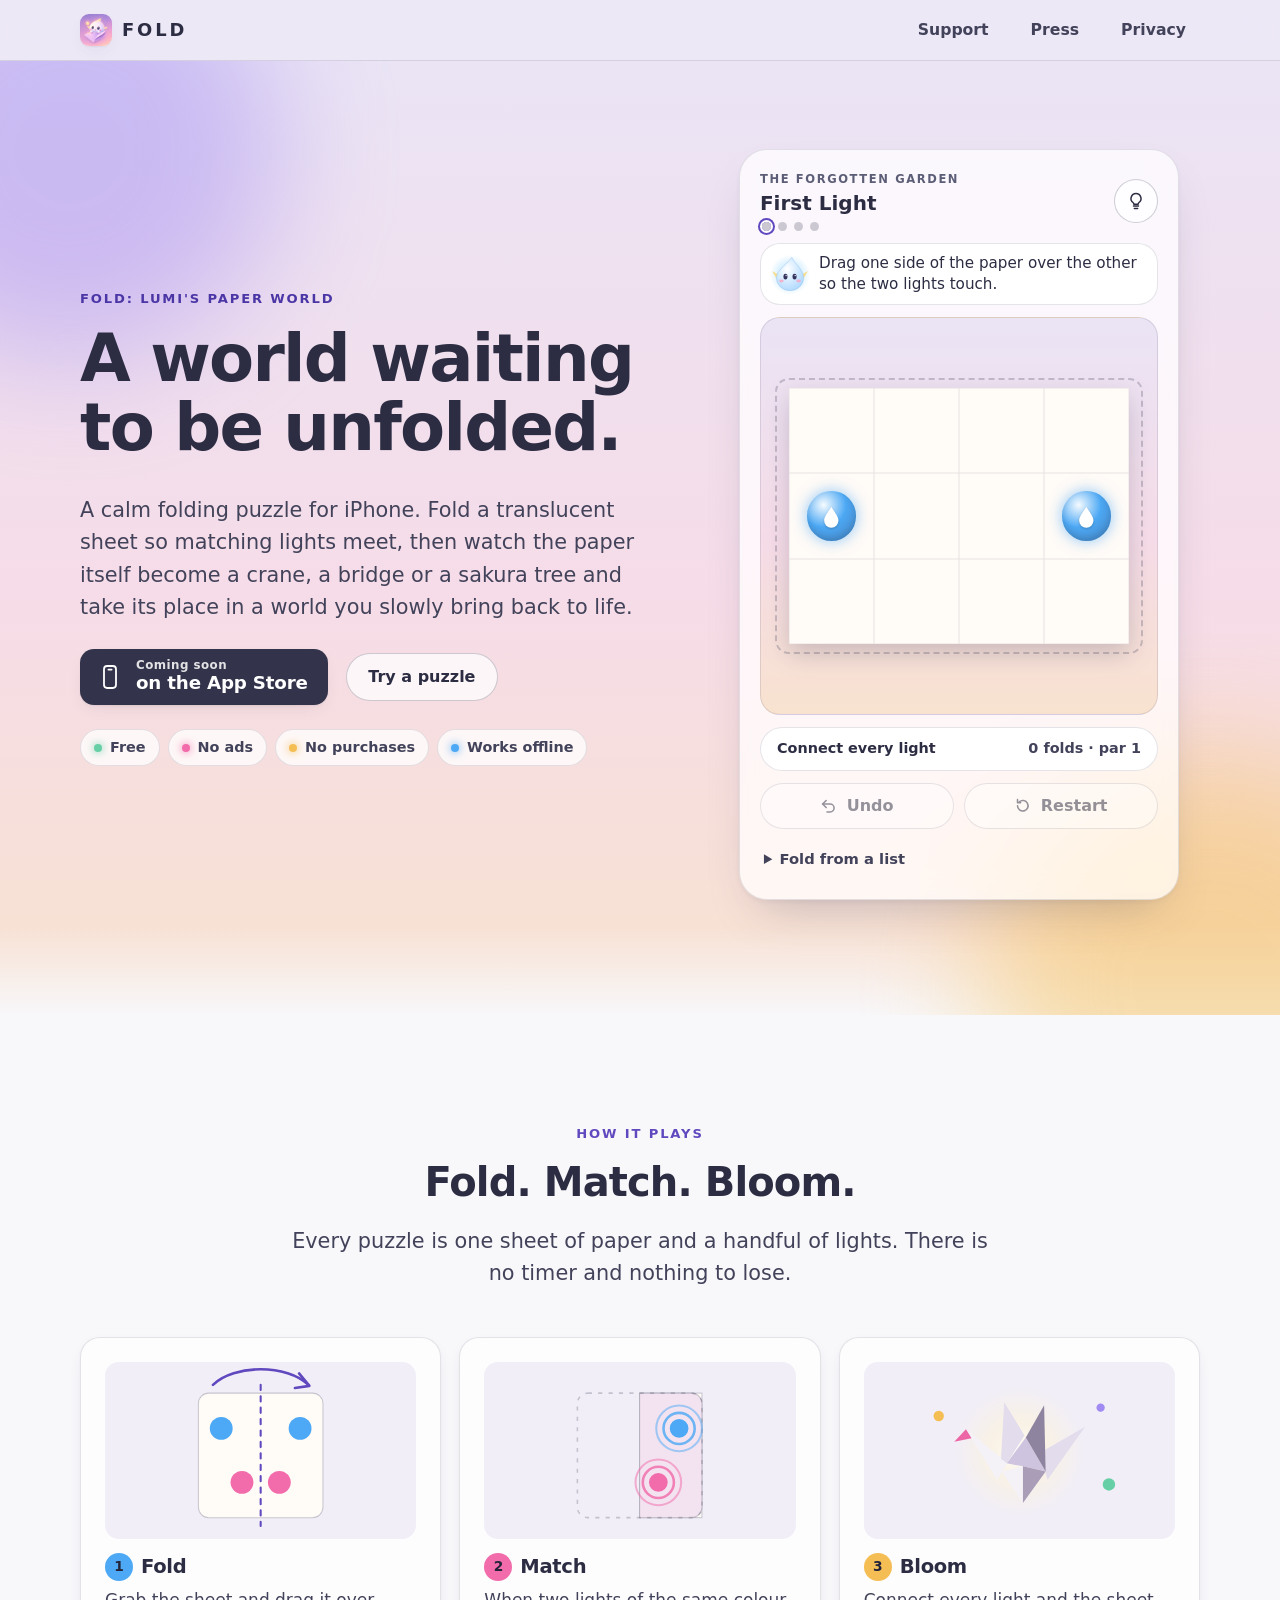
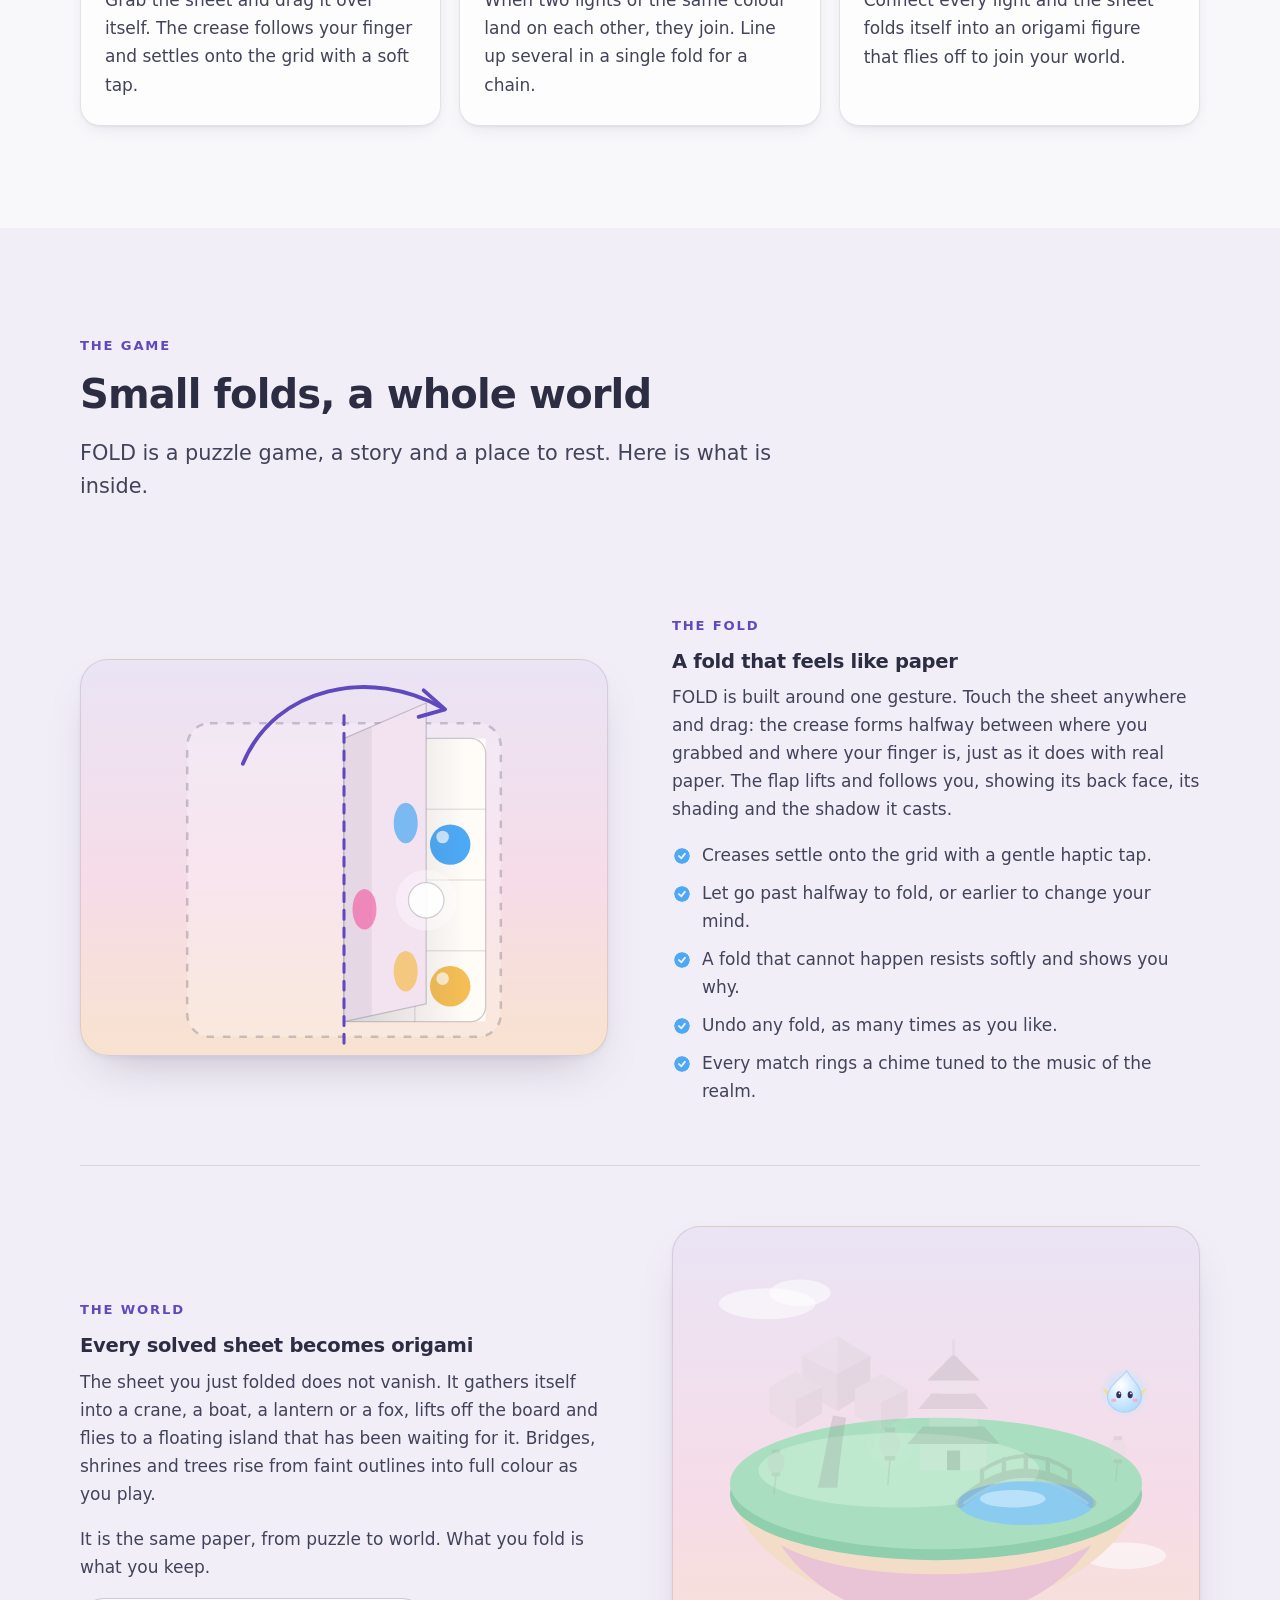
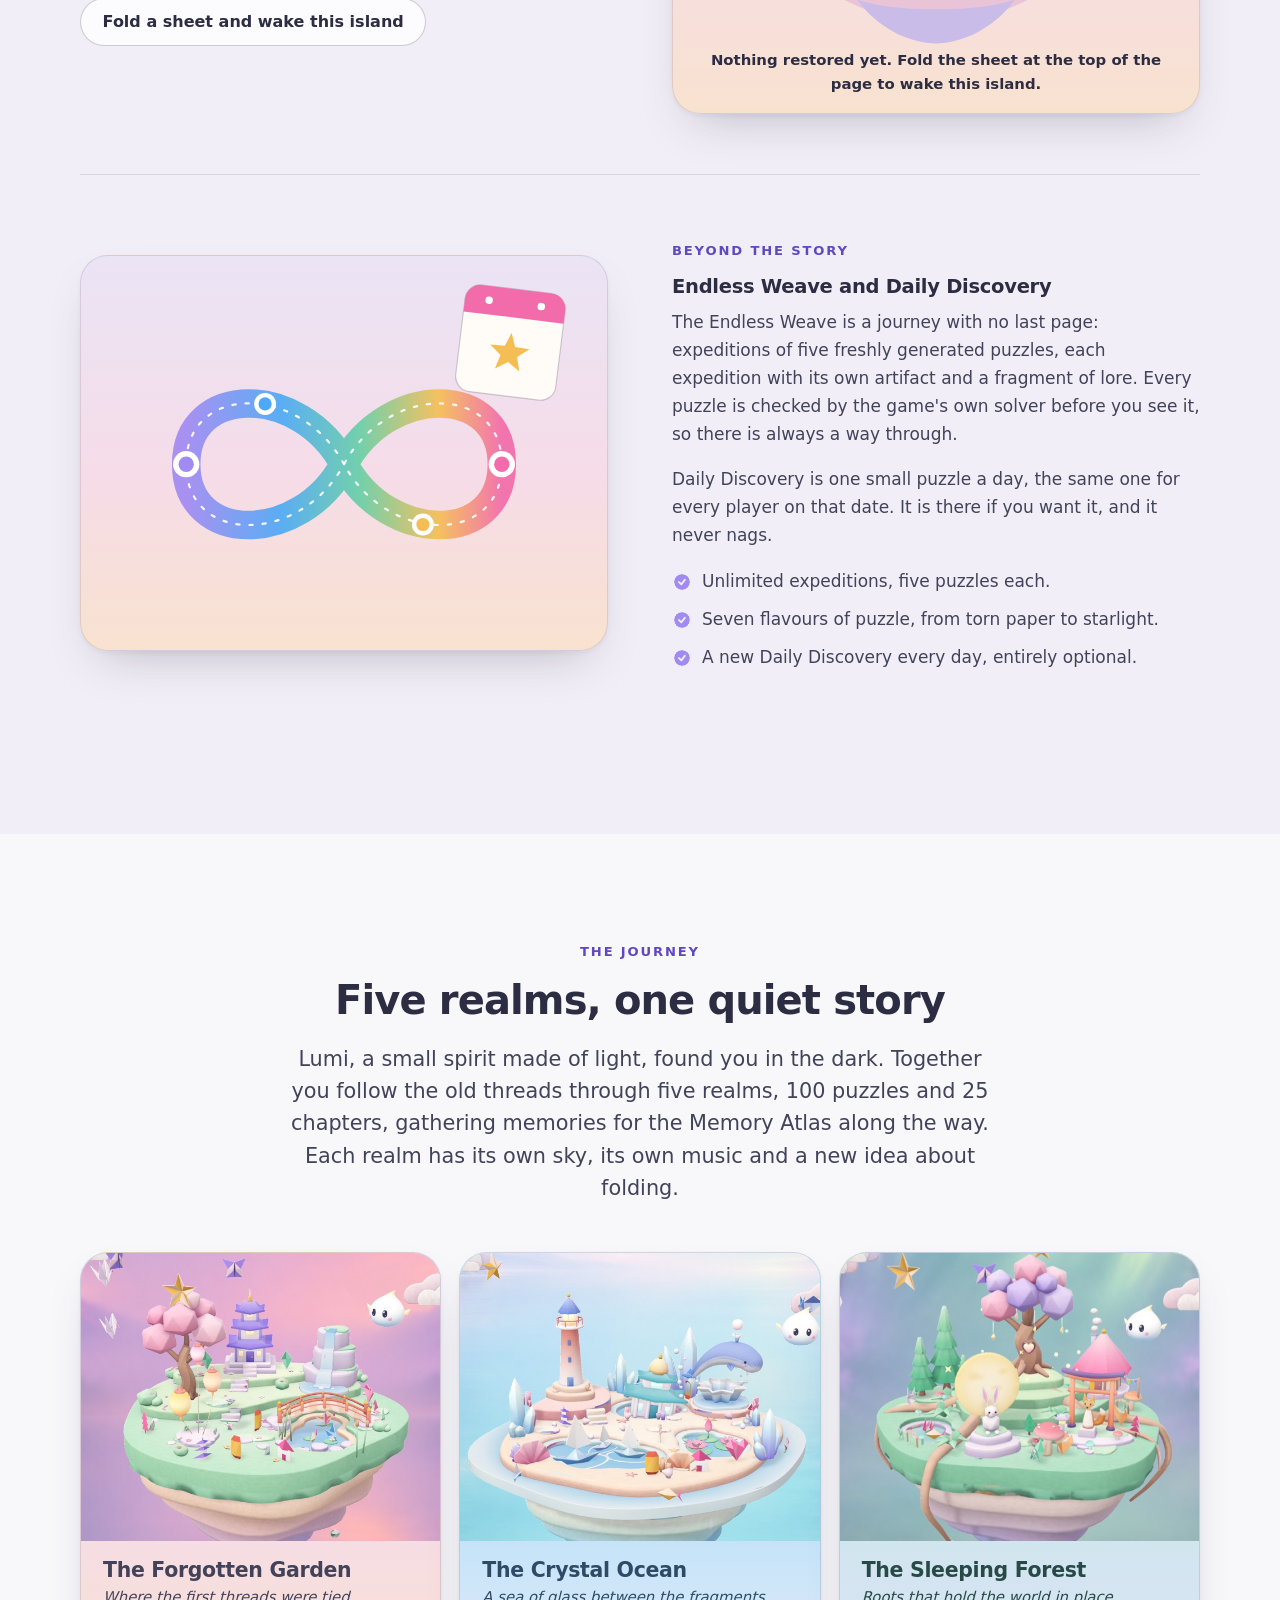
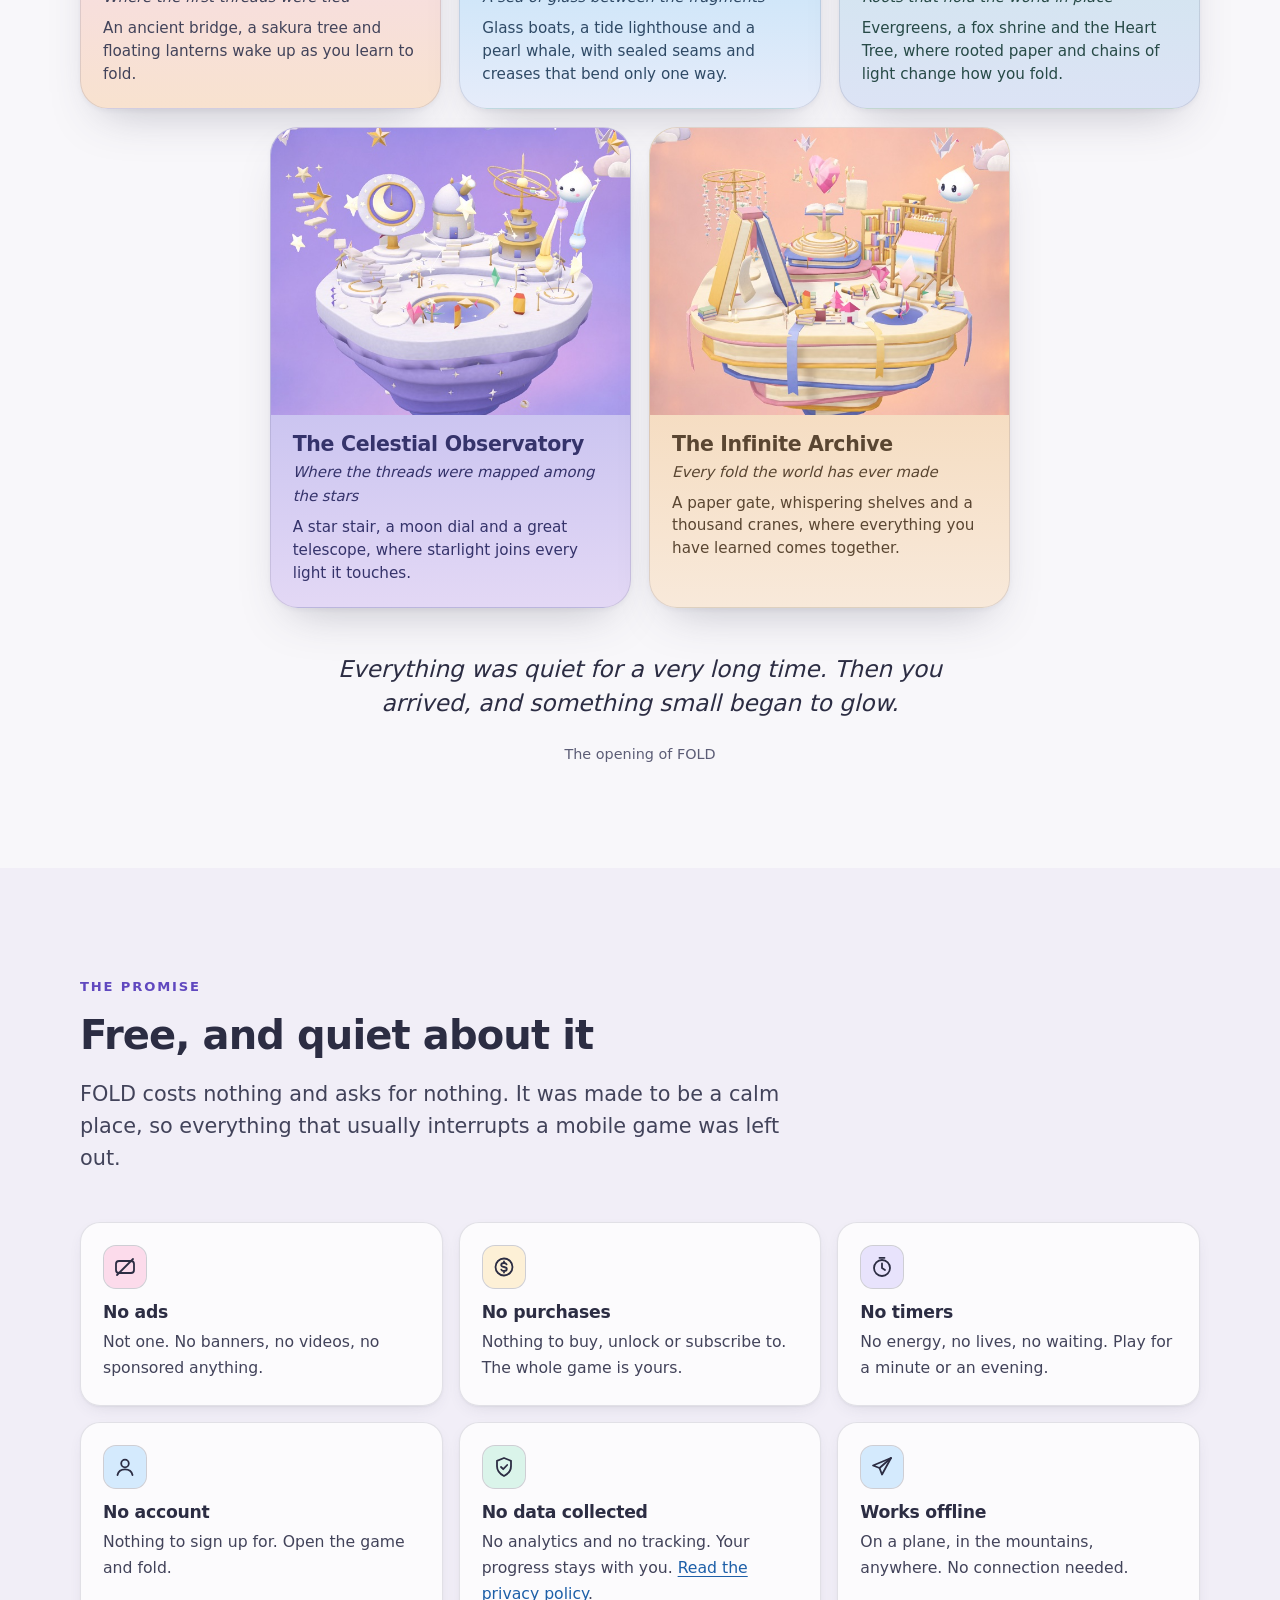
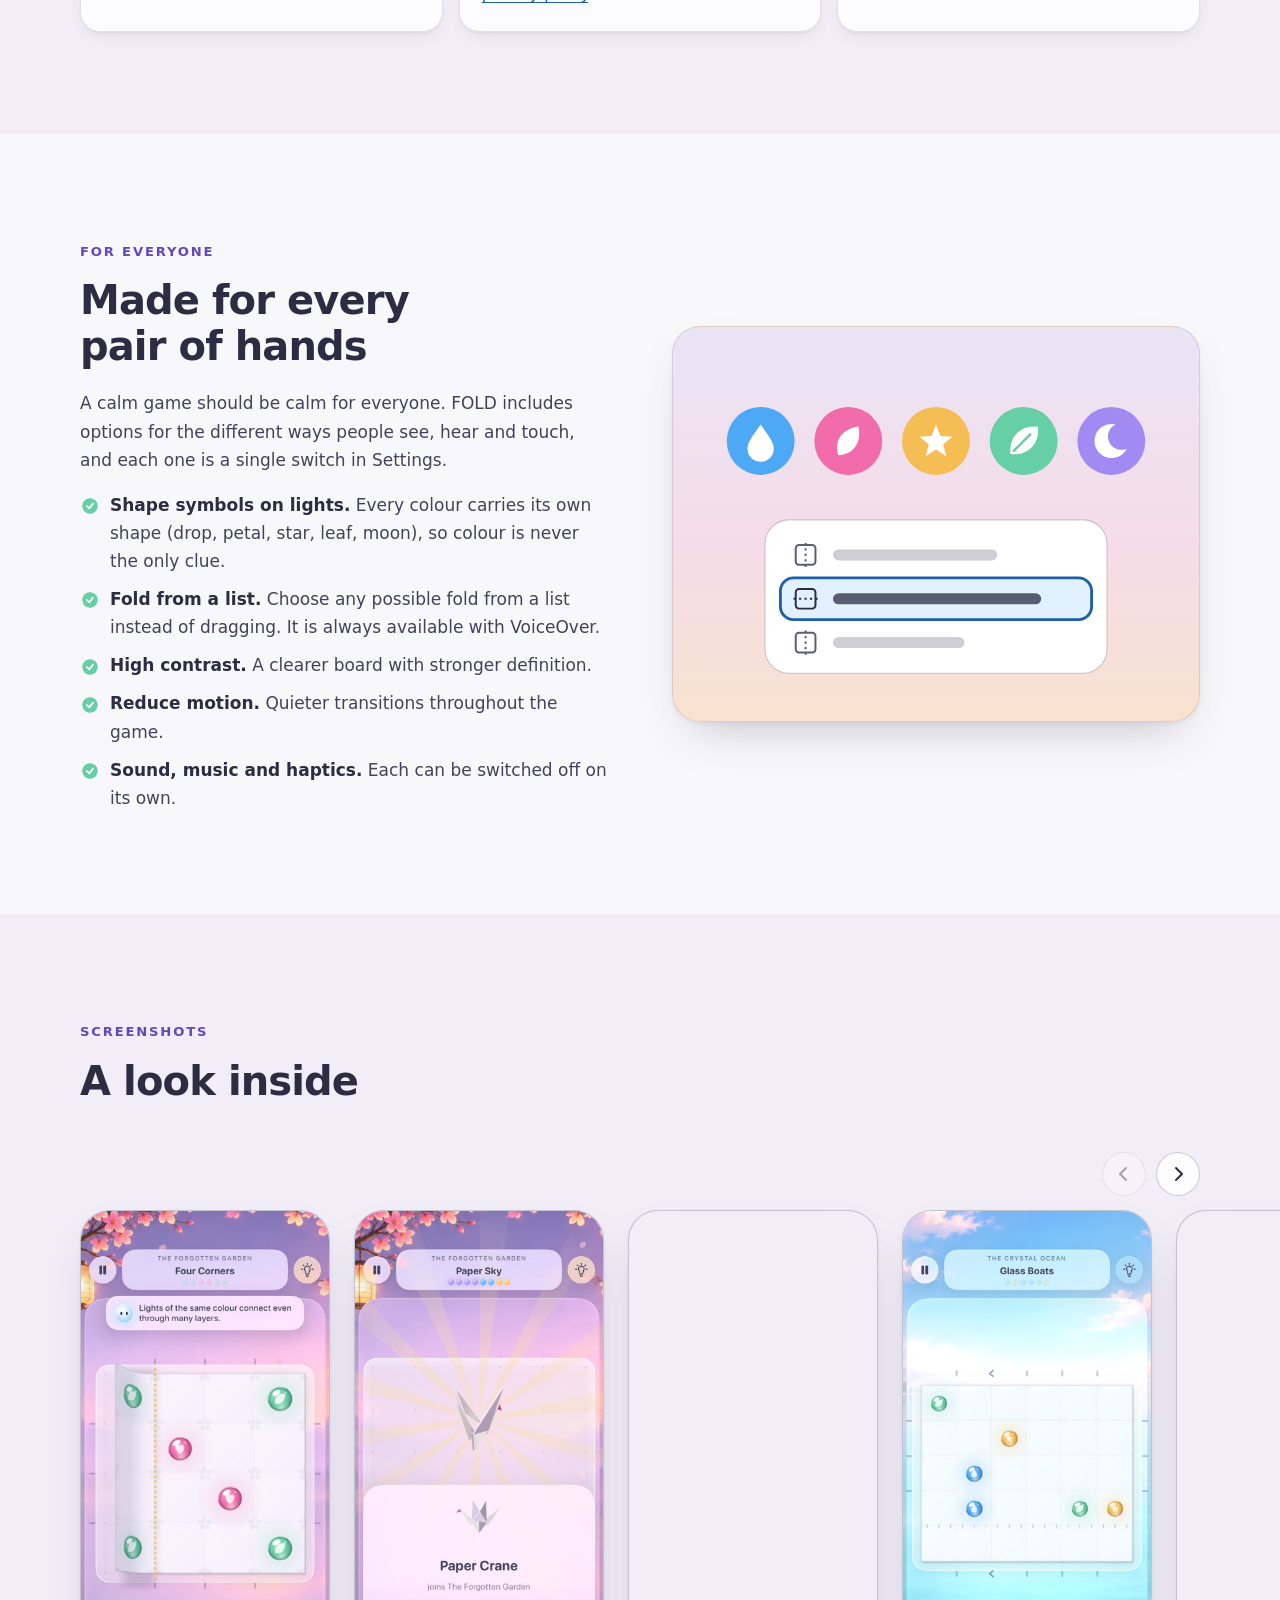
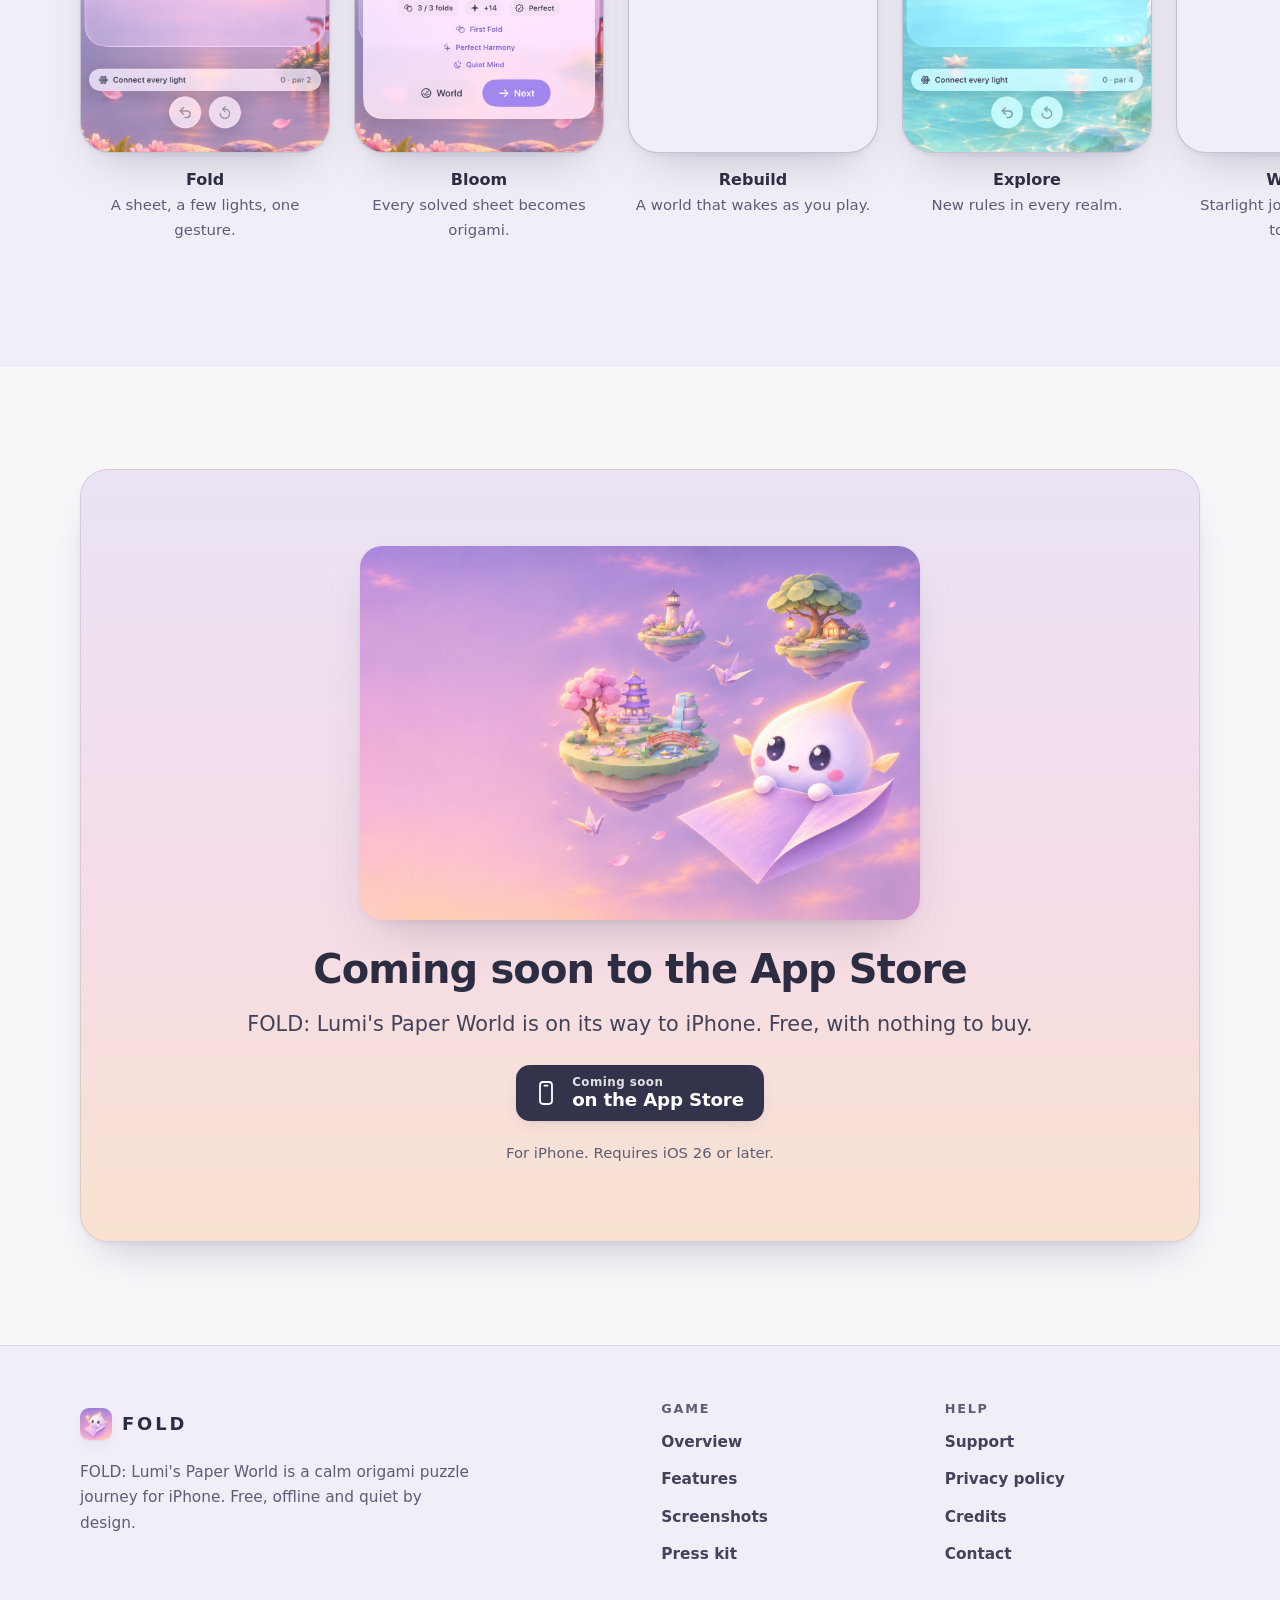
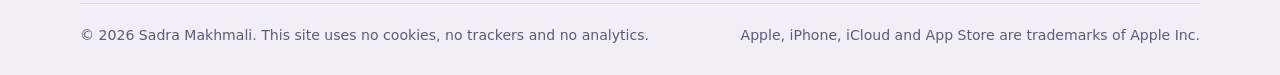
==== commit 5f51723b: "Match the 1.0 build: no iCloud or Game Center, official icon and art - Privacy policy and support FA" ====
--- a/index.html
+++ b/index.html
@@ -20,7 +20,7 @@
   <meta property="og:image" content="https://foldgame.app/assets/img/og-image.png">
   <meta property="og:image:width" content="1200">
   <meta property="og:image:height" content="630">
-  <meta property="og:image:alt" content="A paper crane above the words FOLD: Lumi's Paper World, on a soft pastel sky.">
+  <meta property="og:image:alt" content="Lumi, a small white spirit, sitting in a fold of paper beside the words FOLD: Lumi's Paper World, with floating islands behind.">
   <meta name="twitter:card" content="summary_large_image">
   <meta name="twitter:title" content="FOLD: Lumi's Paper World — A calm origami puzzle journey">
   <meta name="twitter:description" content="Fold a sheet of light so matching colours meet, and watch each solved sheet become origami in a world you rebuild.">
@@ -108,12 +108,16 @@
       </radialGradient>
     </defs>
     <symbol id="lumi" viewBox="0 0 48 48">
-      <circle cx="24" cy="24" r="24" fill="url(#g-halo)"/>
-      <circle cx="24" cy="25" r="15" fill="url(#g-lumi)" stroke="#8FC3F2" stroke-opacity="0.55"/>
-      <ellipse cx="19" cy="24.5" rx="1.9" ry="2.9" fill="#3A3760"/>
-      <ellipse cx="29" cy="24.5" rx="1.9" ry="2.9" fill="#3A3760"/>
-      <ellipse cx="15.2" cy="29.5" rx="2.6" ry="1.6" fill="#F7A8C4" opacity="0.8"/>
-      <ellipse cx="32.8" cy="29.5" rx="2.6" ry="1.6" fill="#F7A8C4" opacity="0.8"/>
+      <circle cx="24" cy="25" r="23" fill="url(#g-halo)"/>
+      <path d="M9.5 24 L3.5 20.5 L8.5 29 Z" fill="#F8DE8C"/>
+      <path d="M38.5 24 L44.5 20.5 L39.5 29 Z" fill="#F8DE8C"/>
+      <path d="M26 5 C 30 13, 39.5 19, 39.5 28.5 A 15.5 14.5 0 0 1 8.5 28.5 C 8.5 20, 19 14.5, 26 5 Z" fill="url(#g-lumi)" stroke="#9CC6F0" stroke-opacity="0.6"/>
+      <ellipse cx="18.8" cy="27" rx="2.3" ry="3.2" fill="#34325C"/>
+      <ellipse cx="29.2" cy="27" rx="2.3" ry="3.2" fill="#34325C"/>
+      <circle cx="19.5" cy="25.8" r="0.8" fill="#fff"/>
+      <circle cx="29.900" cy="25.8" r="0.8" fill="#fff"/>
+      <ellipse cx="14.2" cy="32" rx="2.6" ry="1.6" fill="#F7A8C4" opacity="0.85"/>
+      <ellipse cx="33.8" cy="32" rx="2.6" ry="1.6" fill="#F7A8C4" opacity="0.85"/>
     </symbol>
     <symbol id="gl-b" viewBox="-20 -20 40 40"><path d="M0 -13 C 6 -4, 10 1, 10 6 A 10 10 0 1 1 -10 6 C -10 1, -6 -4, 0 -13 Z" fill="#fff"/></symbol>
     <symbol id="gl-p" viewBox="-20 -20 40 40"><path transform="rotate(35)" d="M0 -14 C 10 -5, 10 7, 0 14 C -10 7, -10 -5, 0 -14 Z" fill="#fff"/></symbol>
@@ -158,10 +162,7 @@
   <header class="site-header">
     <div class="container header-inner">
       <a class="brand" href="./" aria-label="FOLD home">
-        <svg class="brand-mark" viewBox="0 0 64 64" aria-hidden="true">
-          <rect width="64" height="64" rx="14" fill="url(#g-mark)"/>
-          <use href="#crane" x="8" y="13" width="48" height="37" style="--o-1:#FFFFFF;--o-2:#F3EEF9;--o-3:#E4DAF1;--o-4:#B9ADCB;--o-5:#8E82A6"/>
-        </svg>
+        <img class="brand-mark" src="assets/img/favicon-192.png" width="32" height="32" alt="">
         <span class="brand-name">FOLD</span>
       </a>
       <nav class="site-nav" aria-label="Main">
@@ -368,6 +369,7 @@
               <li>Let go past halfway to fold, or earlier to change your mind.</li>
               <li>A fold that cannot happen resists softly and shows you why.</li>
               <li>Undo any fold, as many times as you like.</li>
+              <li>Every match rings a chime tuned to the music of the realm.</li>
             </ul>
           </div>
         </article>
@@ -515,7 +517,7 @@
             <div class="realm-body">
               <h3>The Infinite Archive</h3>
               <p class="realm-sub">Every fold the world has ever made</p>
-              <p>A paper gate, whispering shelves and a thousand cranes, at the heart of the world.</p>
+              <p>A paper gate, whispering shelves and a thousand cranes, where everything you have learned comes together.</p>
             </div>
           </li>
         </ul>
@@ -696,7 +698,7 @@
     <section class="section" id="download" aria-labelledby="download-title">
       <div class="container">
         <div class="cta" data-reveal>
-          <svg class="cta-crane" viewBox="0 0 710 550" aria-hidden="true"><use href="#crane" width="710" height="550"/></svg>
+          <img class="cta-art" src="assets/img/key-art.jpg" width="1536" height="1024" loading="lazy" decoding="async" alt="Lumi sitting in a fold of paper, with two floating islands and paper cranes in a pink evening sky.">
           <h2 id="download-title">Coming soon to the App Store</h2>
           <p class="lead">FOLD: Lumi's Paper World is on its way to iPhone. Free, with nothing to buy.</p>
           <!-- APP STORE BADGE SLOT: replace this placeholder with Apple's official badge and the real App Store link (see README). -->
@@ -719,10 +721,7 @@
       <div class="footer-grid">
         <div class="footer-brand">
           <a class="brand" href="./" aria-label="FOLD home">
-            <svg class="brand-mark" viewBox="0 0 64 64" aria-hidden="true">
-              <rect width="64" height="64" rx="14" fill="url(#g-mark)"/>
-              <use href="#crane" x="8" y="13" width="48" height="37" style="--o-1:#FFFFFF;--o-2:#F3EEF9;--o-3:#E4DAF1;--o-4:#B9ADCB;--o-5:#8E82A6"/>
-            </svg>
+            <img class="brand-mark" src="assets/img/favicon-192.png" width="32" height="32" alt="">
             <span class="brand-name">FOLD</span>
           </a>
           <p>FOLD: Lumi's Paper World is a calm origami puzzle journey for iPhone. Free, offline and quiet by design.</p>
@@ -747,8 +746,8 @@
         </nav>
       </div>
       <div class="footer-base">
-        <p>© 2026 FOLD. This site uses no cookies, no trackers and no analytics.</p>
-        <p>Apple, iPhone, App Store, Game Center and iCloud are trademarks of Apple Inc.</p>
+        <p>© 2026 Sadra Makhmali. This site uses no cookies, no trackers and no analytics.</p>
+        <p>Apple, iPhone, iCloud and App Store are trademarks of Apple Inc.</p>
       </div>
     </div>
   </footer>
--- a/assets/css/site.css
+++ b/assets/css/site.css
@@ -918,7 +918,7 @@
 }
 .cta h2 { margin-bottom: 0.4em; }
 .cta .lead { margin-inline: auto; margin-bottom: 1.6rem; }
-.cta-crane { width: clamp(120px, 22vw, 170px); margin: 0 auto 18px; filter: drop-shadow(0 14px 14px rgba(66, 67, 90, 0.22)); }
+.cta-art { width: min(100%, 560px); height: auto; margin: 0 auto 26px; border-radius: 22px; box-shadow: var(--shadow-m); }
 .cta-note { margin: 1.2rem 0 0; font-size: 0.93rem; color: var(--muted); }
 
 /* ---------- Inner pages ---------- */
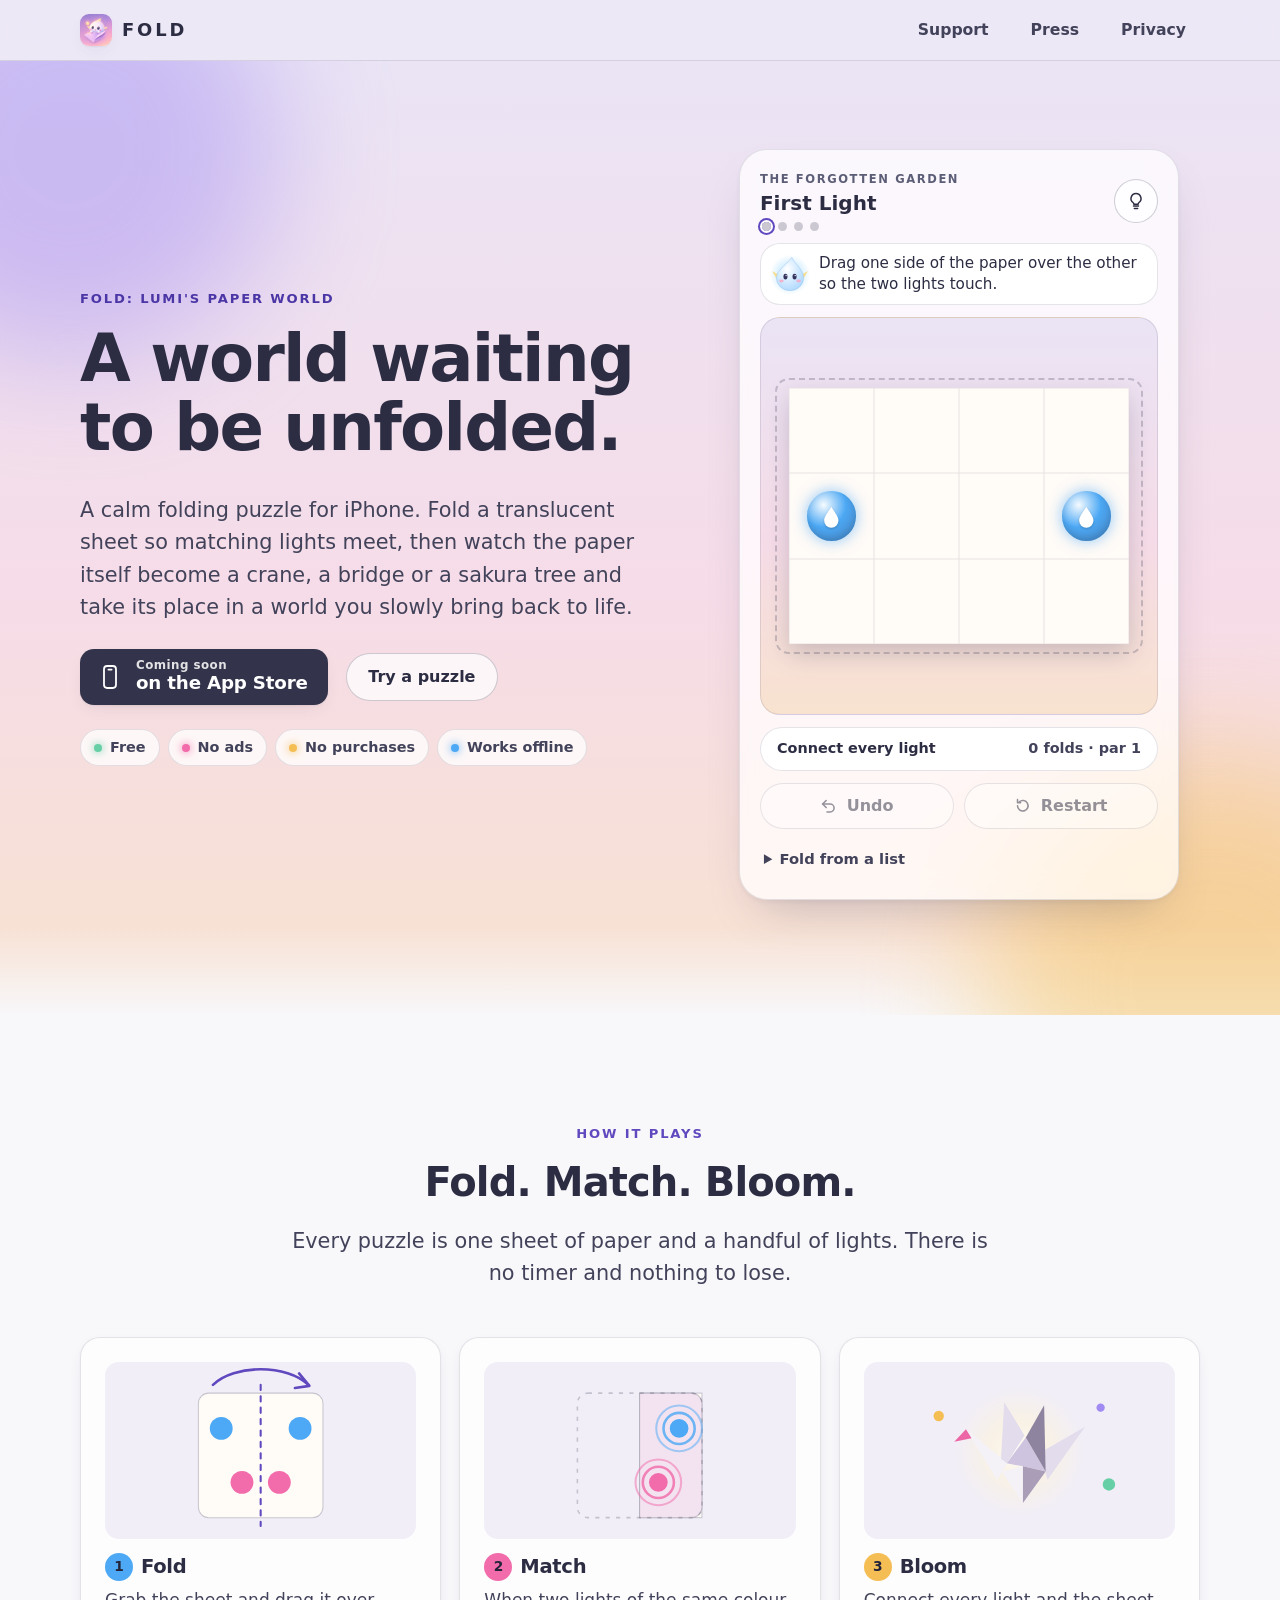
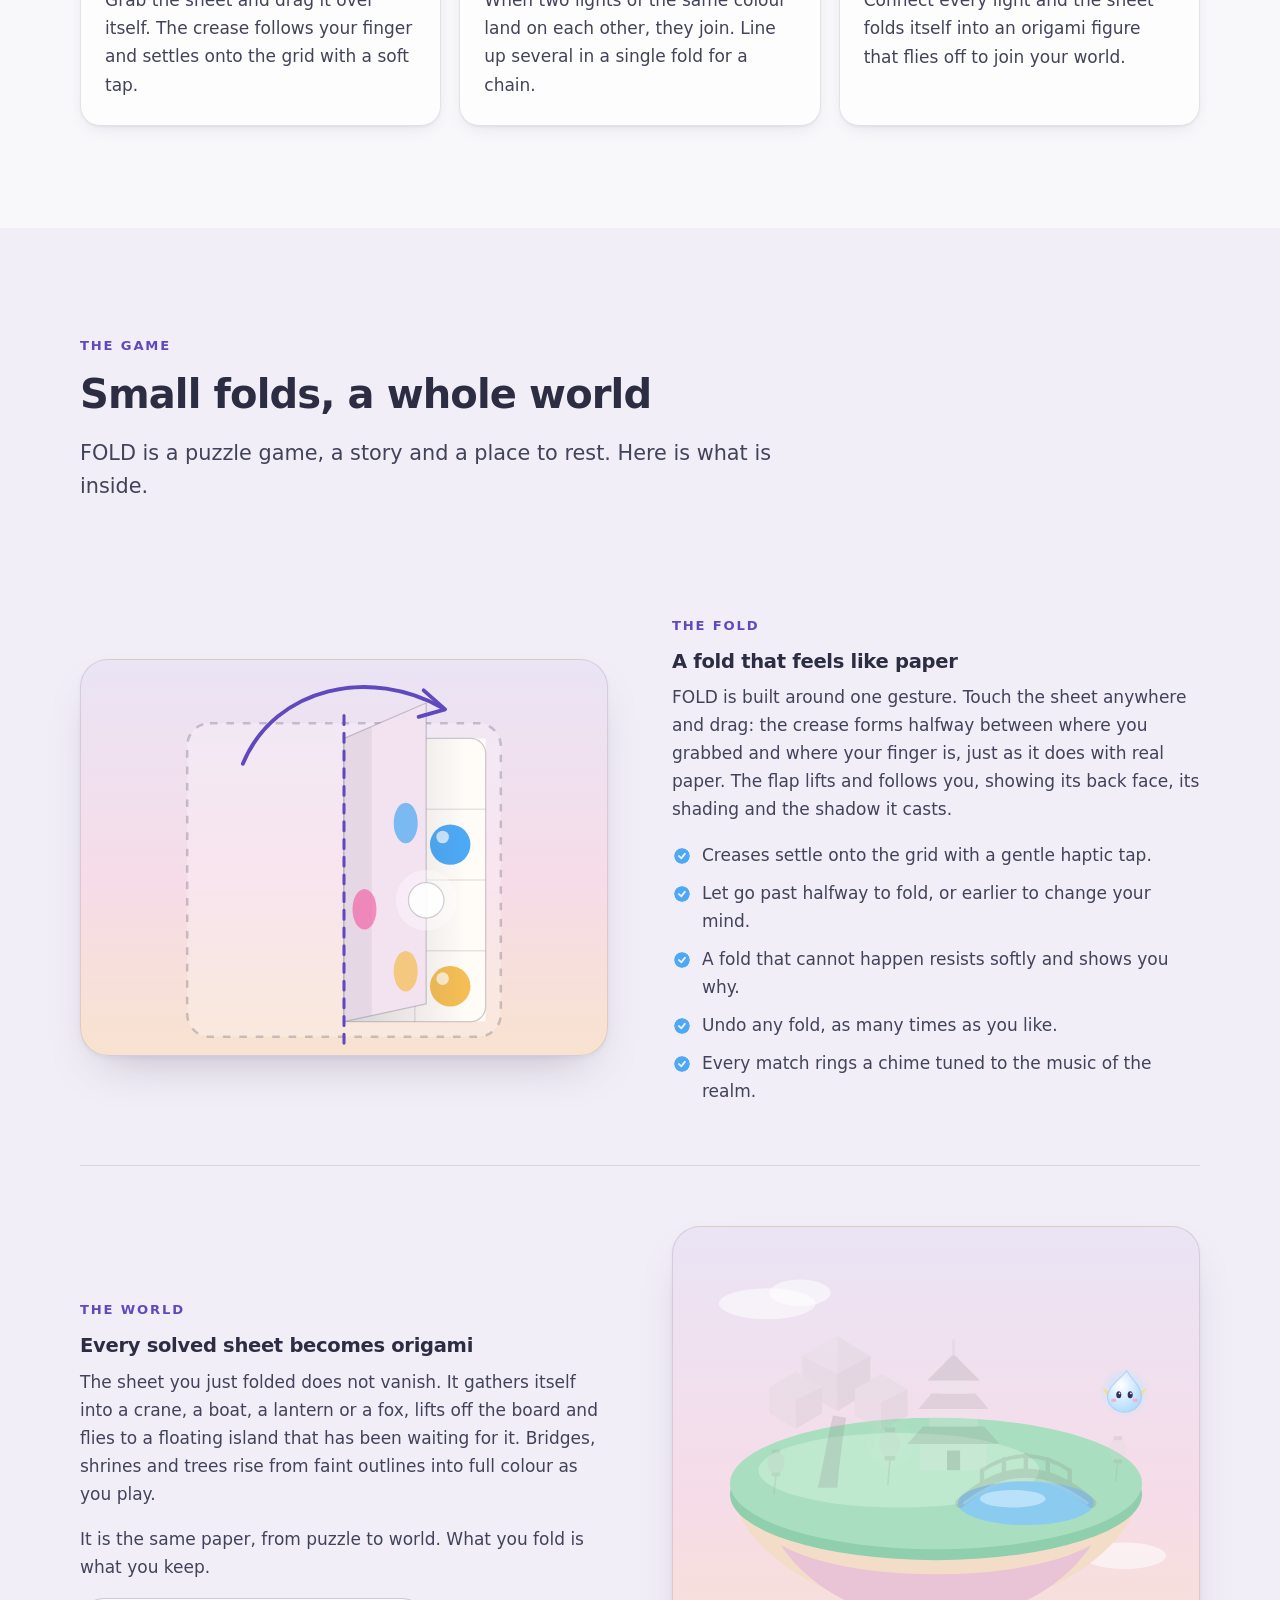
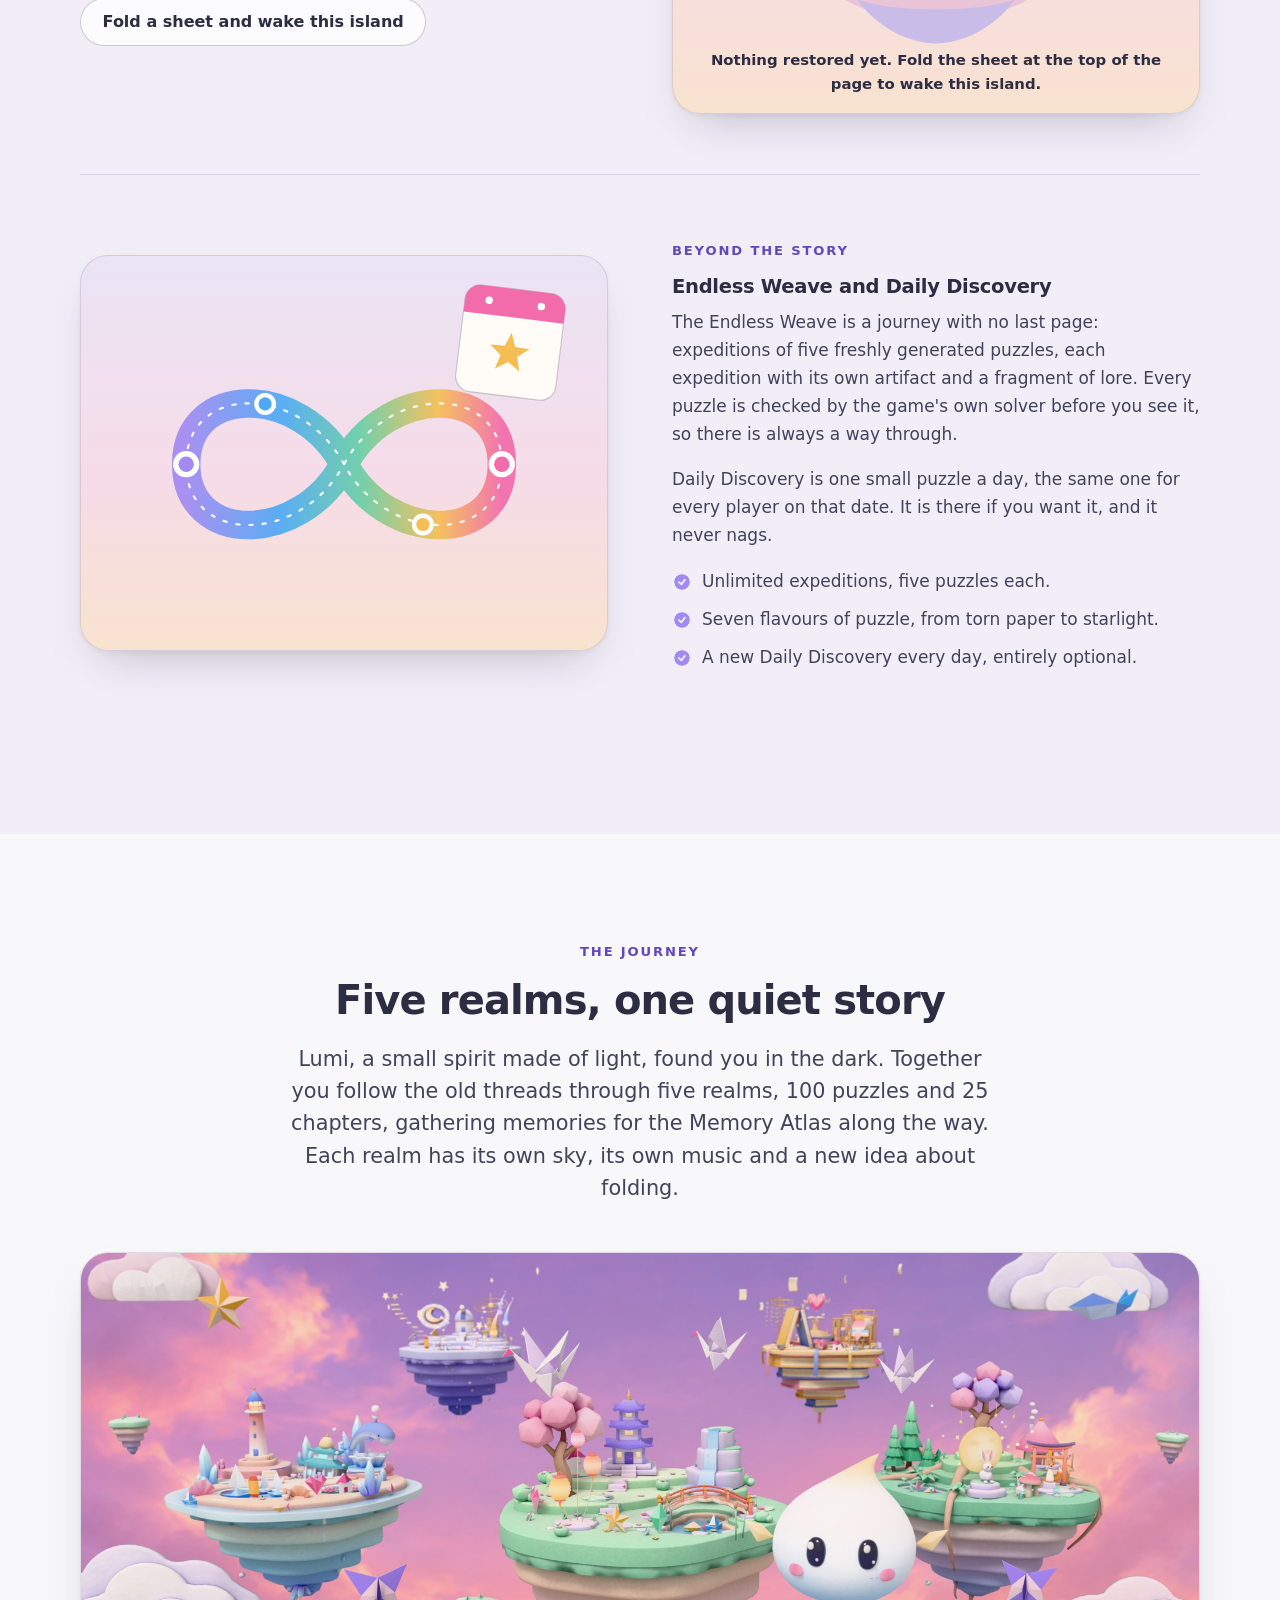
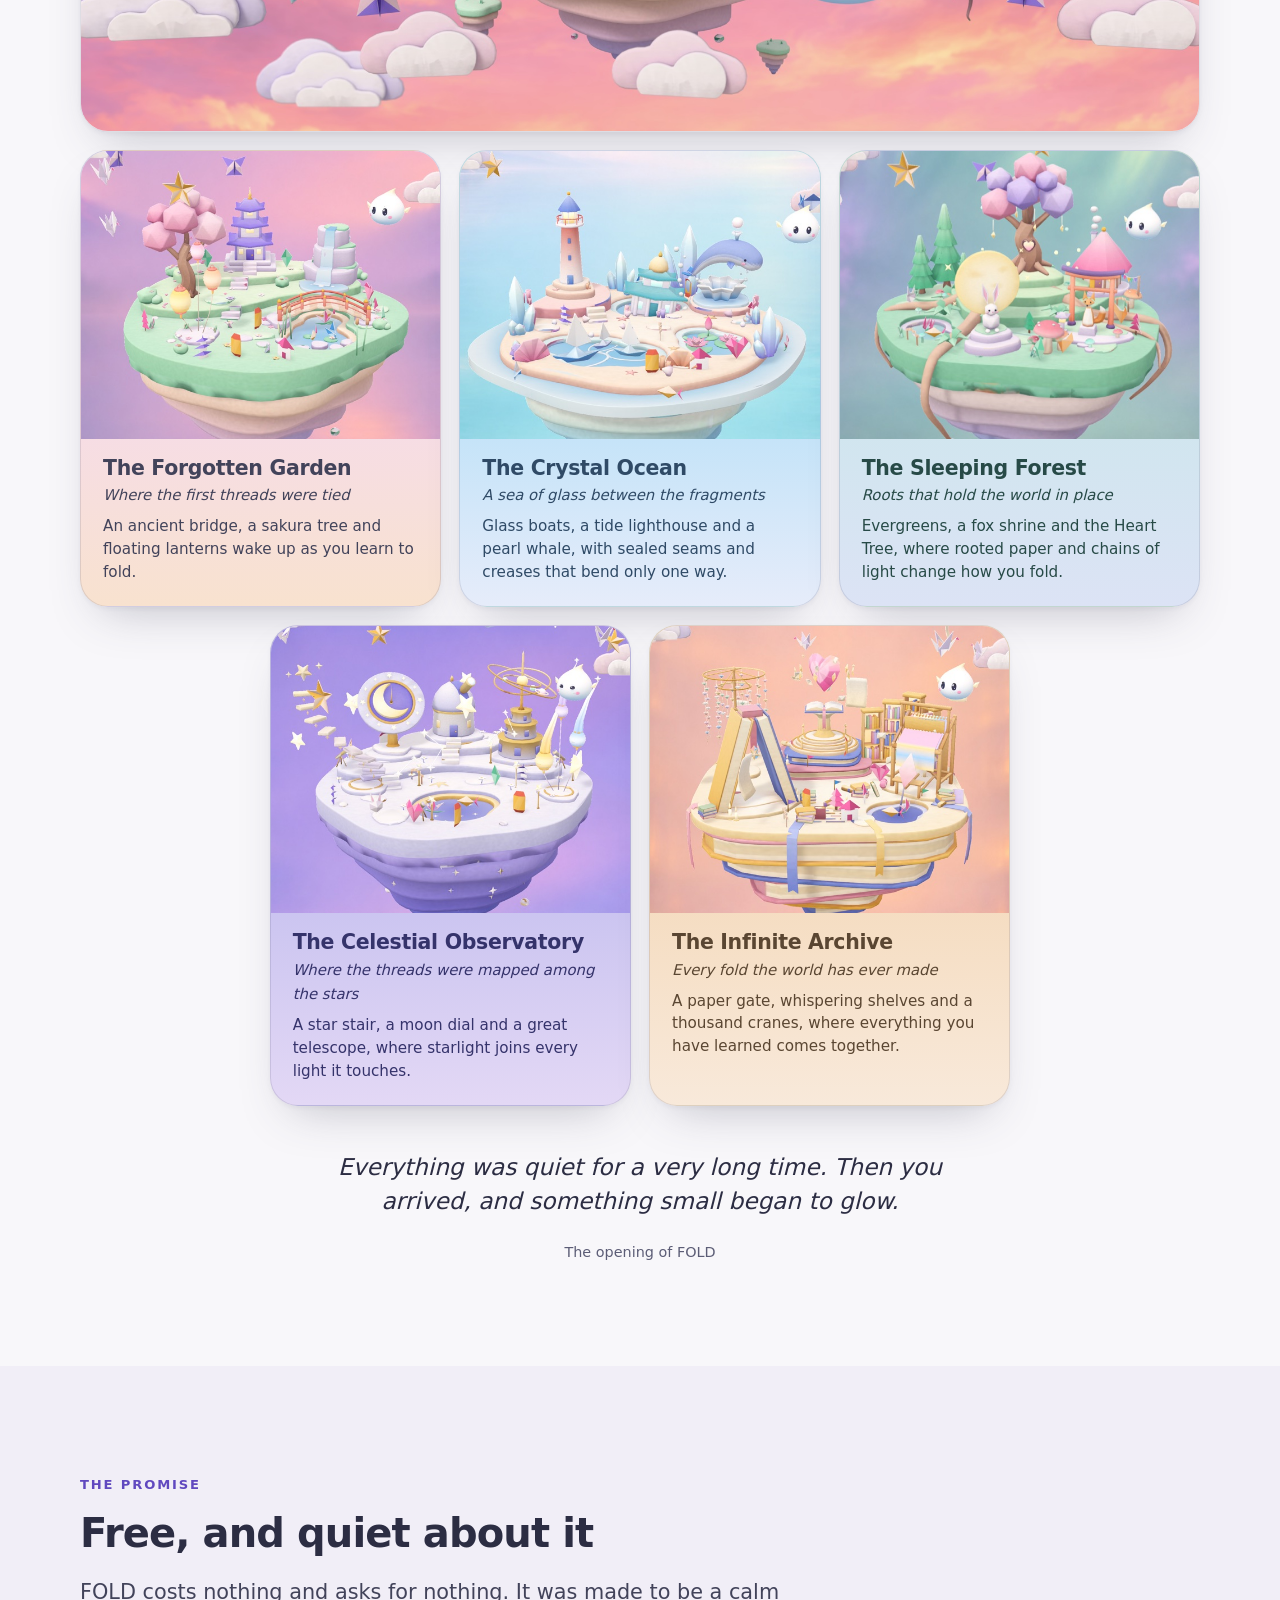
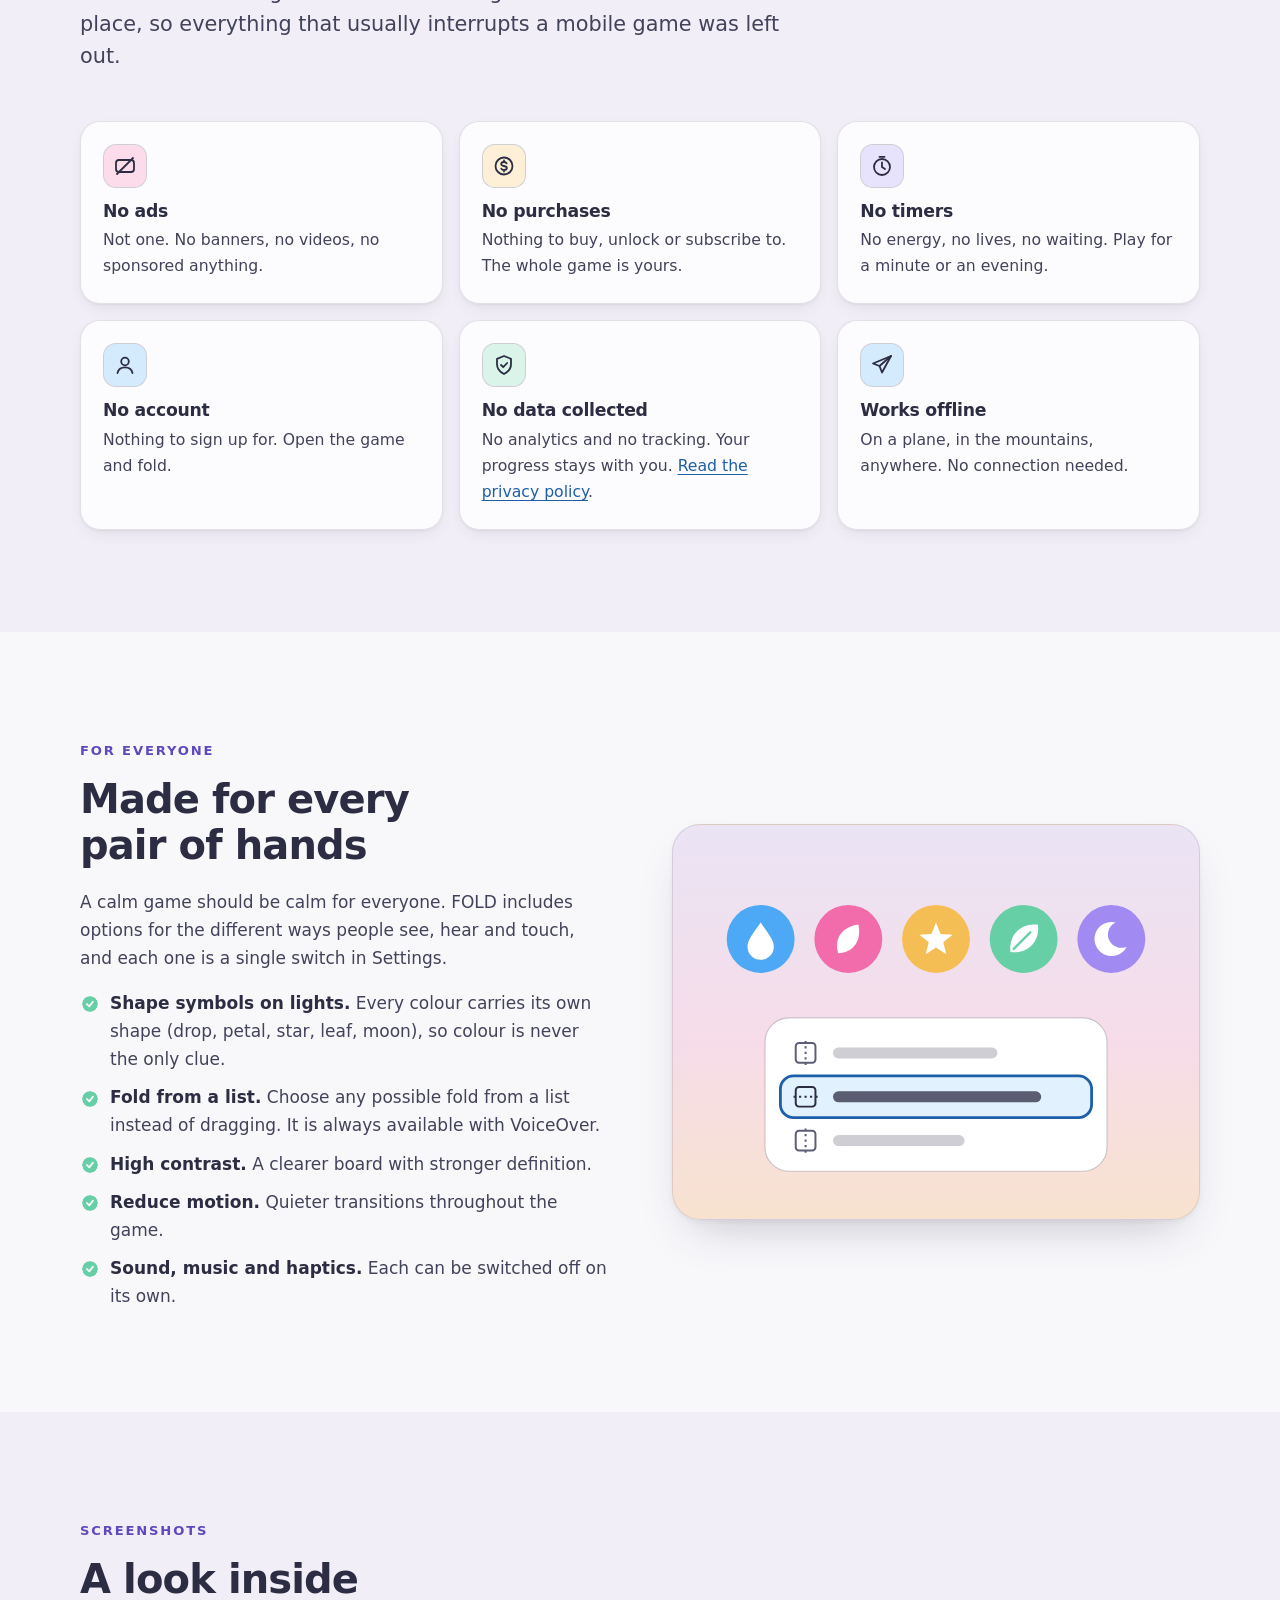
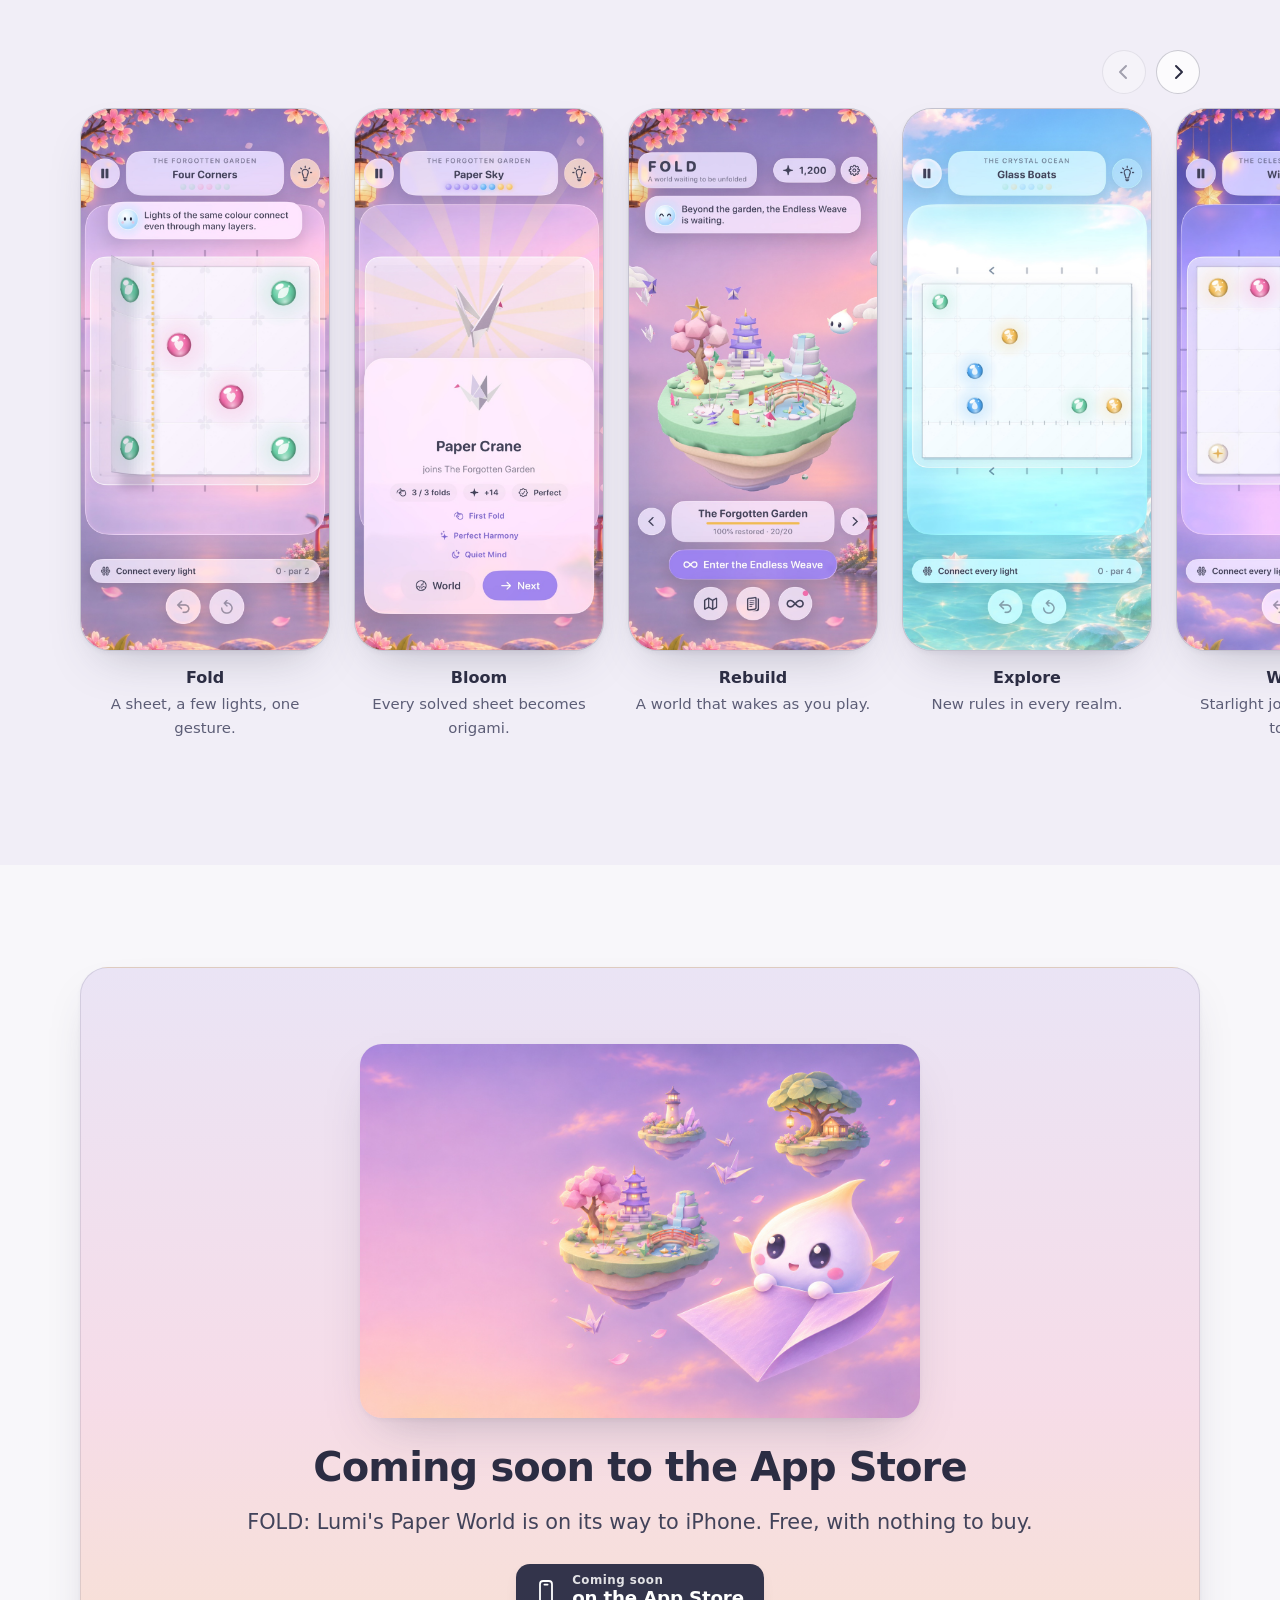
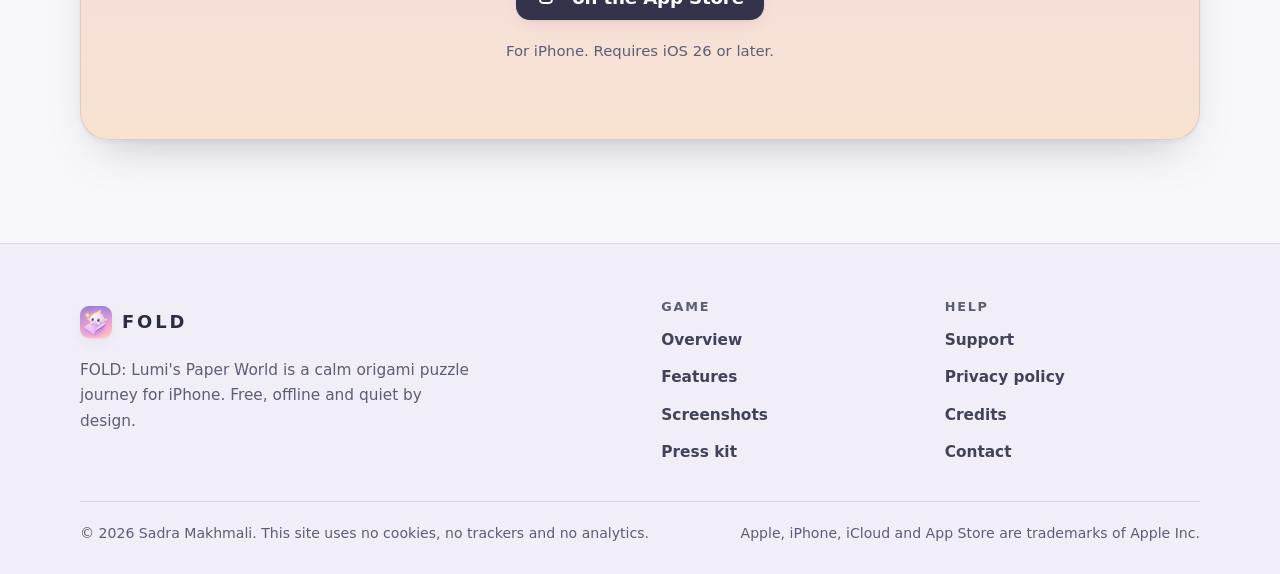
==== commit 5edc1c3e: "Five-islands art above the realm cards, final App Store screenshots - New banner rendered from the g" ====
--- a/index.html
+++ b/index.html
@@ -479,6 +479,7 @@
           <h2 id="story-title">Five realms, one quiet story</h2>
           <p class="lead">Lumi, a small spirit made of light, found you in the dark. Together you follow the old threads through five realms, 100 puzzles and 25 chapters, gathering memories for the Memory Atlas along the way. Each realm has its own sky, its own music and a new idea about folding.</p>
         </div>
+        <img class="world-banner" src="assets/img/world.jpg" width="1920" height="823" loading="lazy" decoding="async" data-reveal alt="The five floating islands of FOLD in a pink evening sky, with Lumi, paper cranes and clouds drifting between them.">
         <ul class="realms">
           <li class="realm realm-garden" data-reveal>
             <img src="assets/realms/garden.jpg" width="640" height="640" loading="lazy" decoding="async" alt="The Forgotten Garden: a floating island with a sakura tree, a pagoda, a waterfall and a red bridge.">
--- a/assets/css/site.css
+++ b/assets/css/site.css
@@ -760,13 +760,26 @@
   mask: url("data:image/svg+xml,%3Csvg xmlns='http://www.w3.org/2000/svg' viewBox='0 0 16 16'%3E%3Cpath fill-rule='evenodd' d='M8 0a8 8 0 1 0 0 16A8 8 0 0 0 8 0Zm3.7 6.2a.9.9 0 0 0-1.4-1.1L7.2 9 5.6 7.5a.9.9 0 1 0-1.2 1.3l2.3 2.2a.9.9 0 0 0 1.3-.1l3.7-4.7Z'/%3E%3C/svg%3E") center / contain no-repeat;
 }
 
+.world-banner {
+  width: 100%;
+  height: auto;
+  aspect-ratio: 4 / 3;
+  object-fit: cover;
+  object-position: 62% 50%;
+  margin-top: clamp(24px, 4vw, 40px);
+  border-radius: var(--r-l);
+  border: 1px solid var(--line);
+  box-shadow: var(--shadow-m);
+}
+@media (min-width: 620px) { .world-banner { aspect-ratio: 1920 / 823; } }
+
 /* Realm cards: island art from the game on each realm's own sky */
 .realms {
   display: grid;
   gap: 18px;
   list-style: none;
   padding: 0;
-  margin: clamp(28px, 4vw, 44px) 0 0;
+  margin: 18px 0 0;
 }
 .realm {
   margin: 0;
